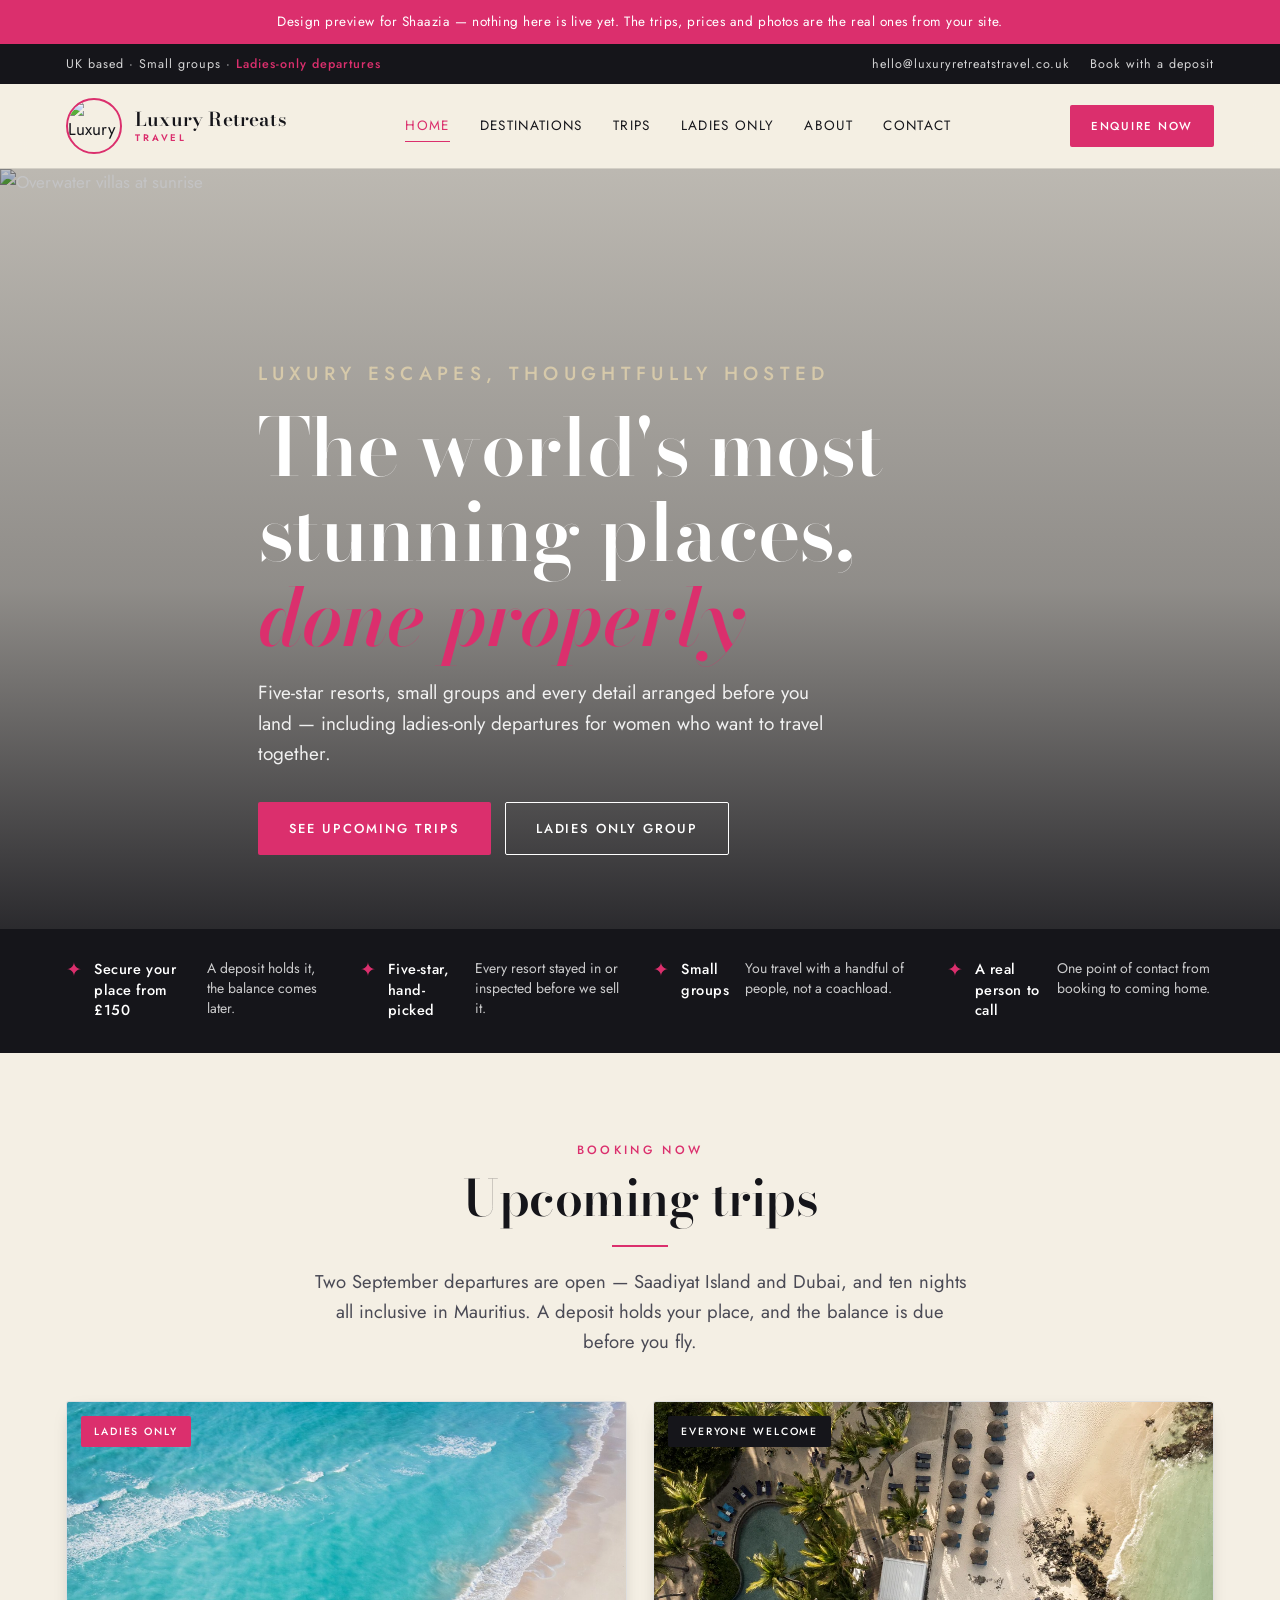
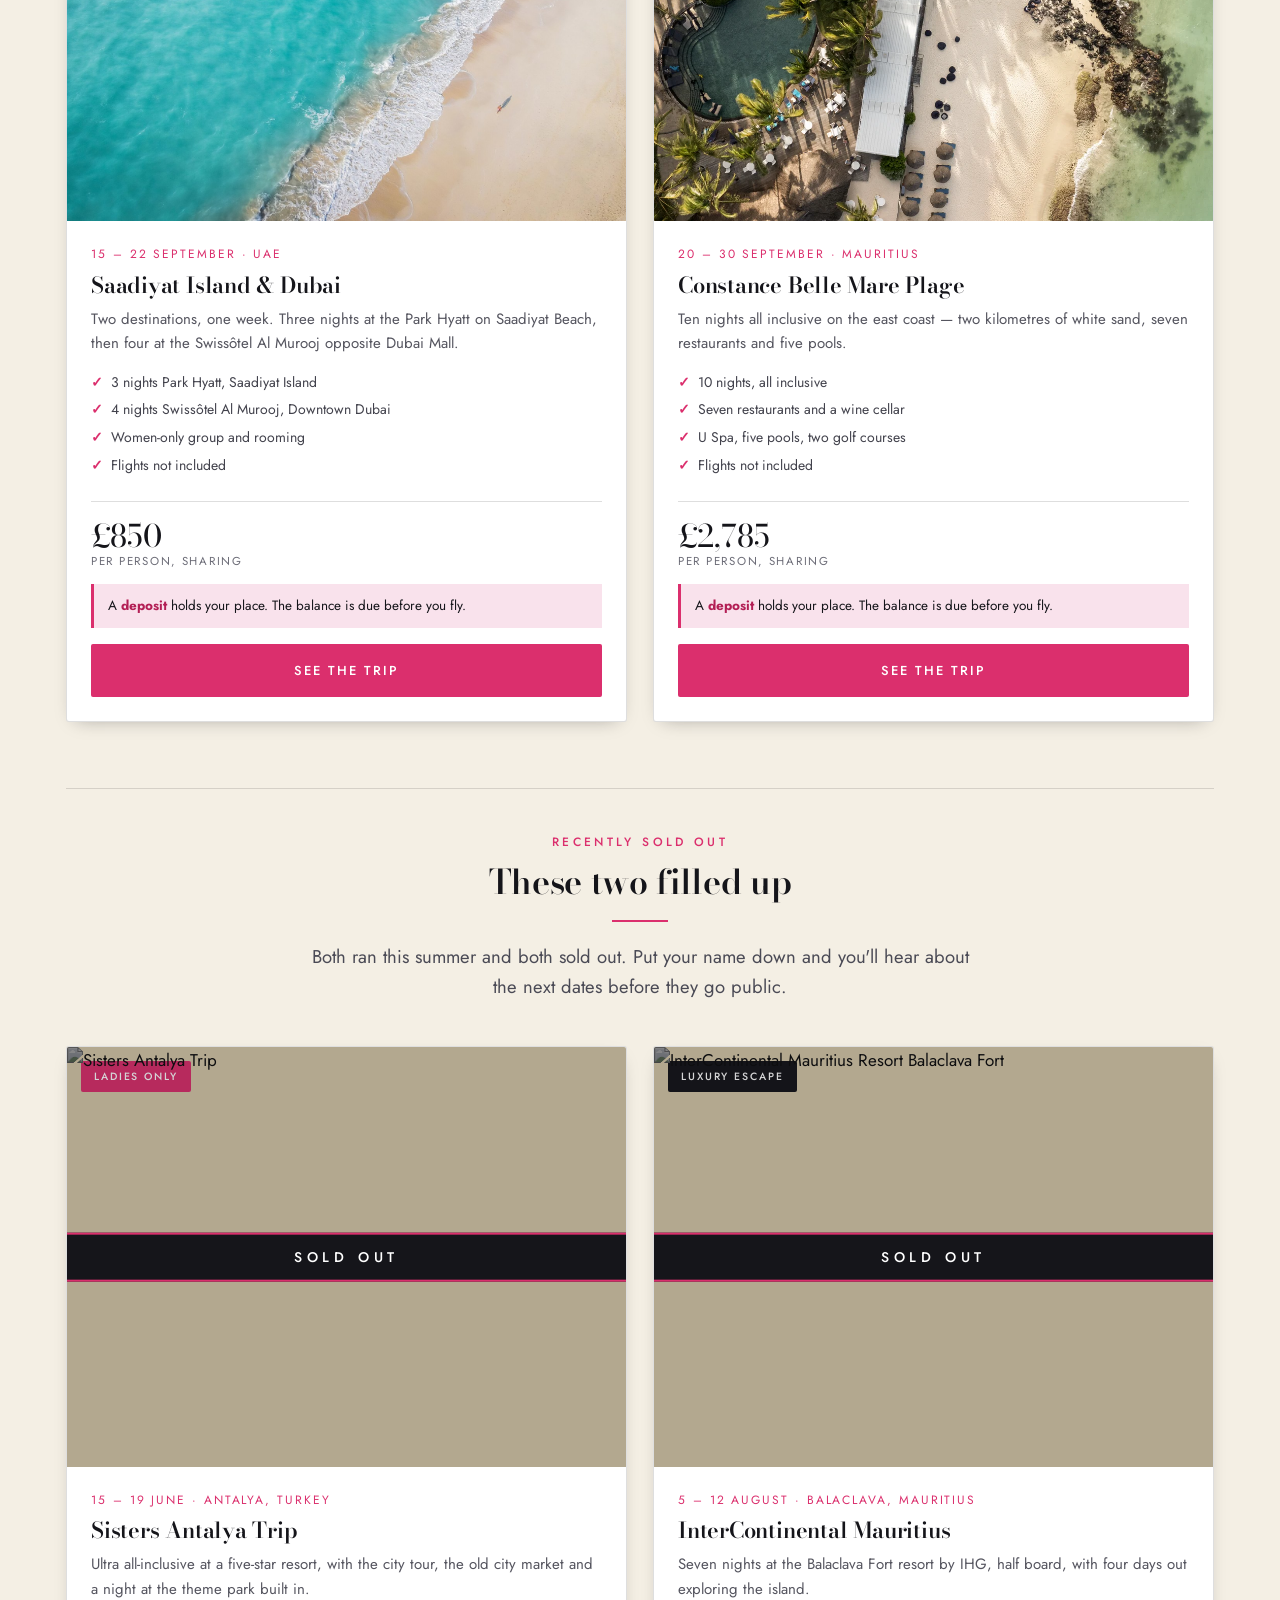
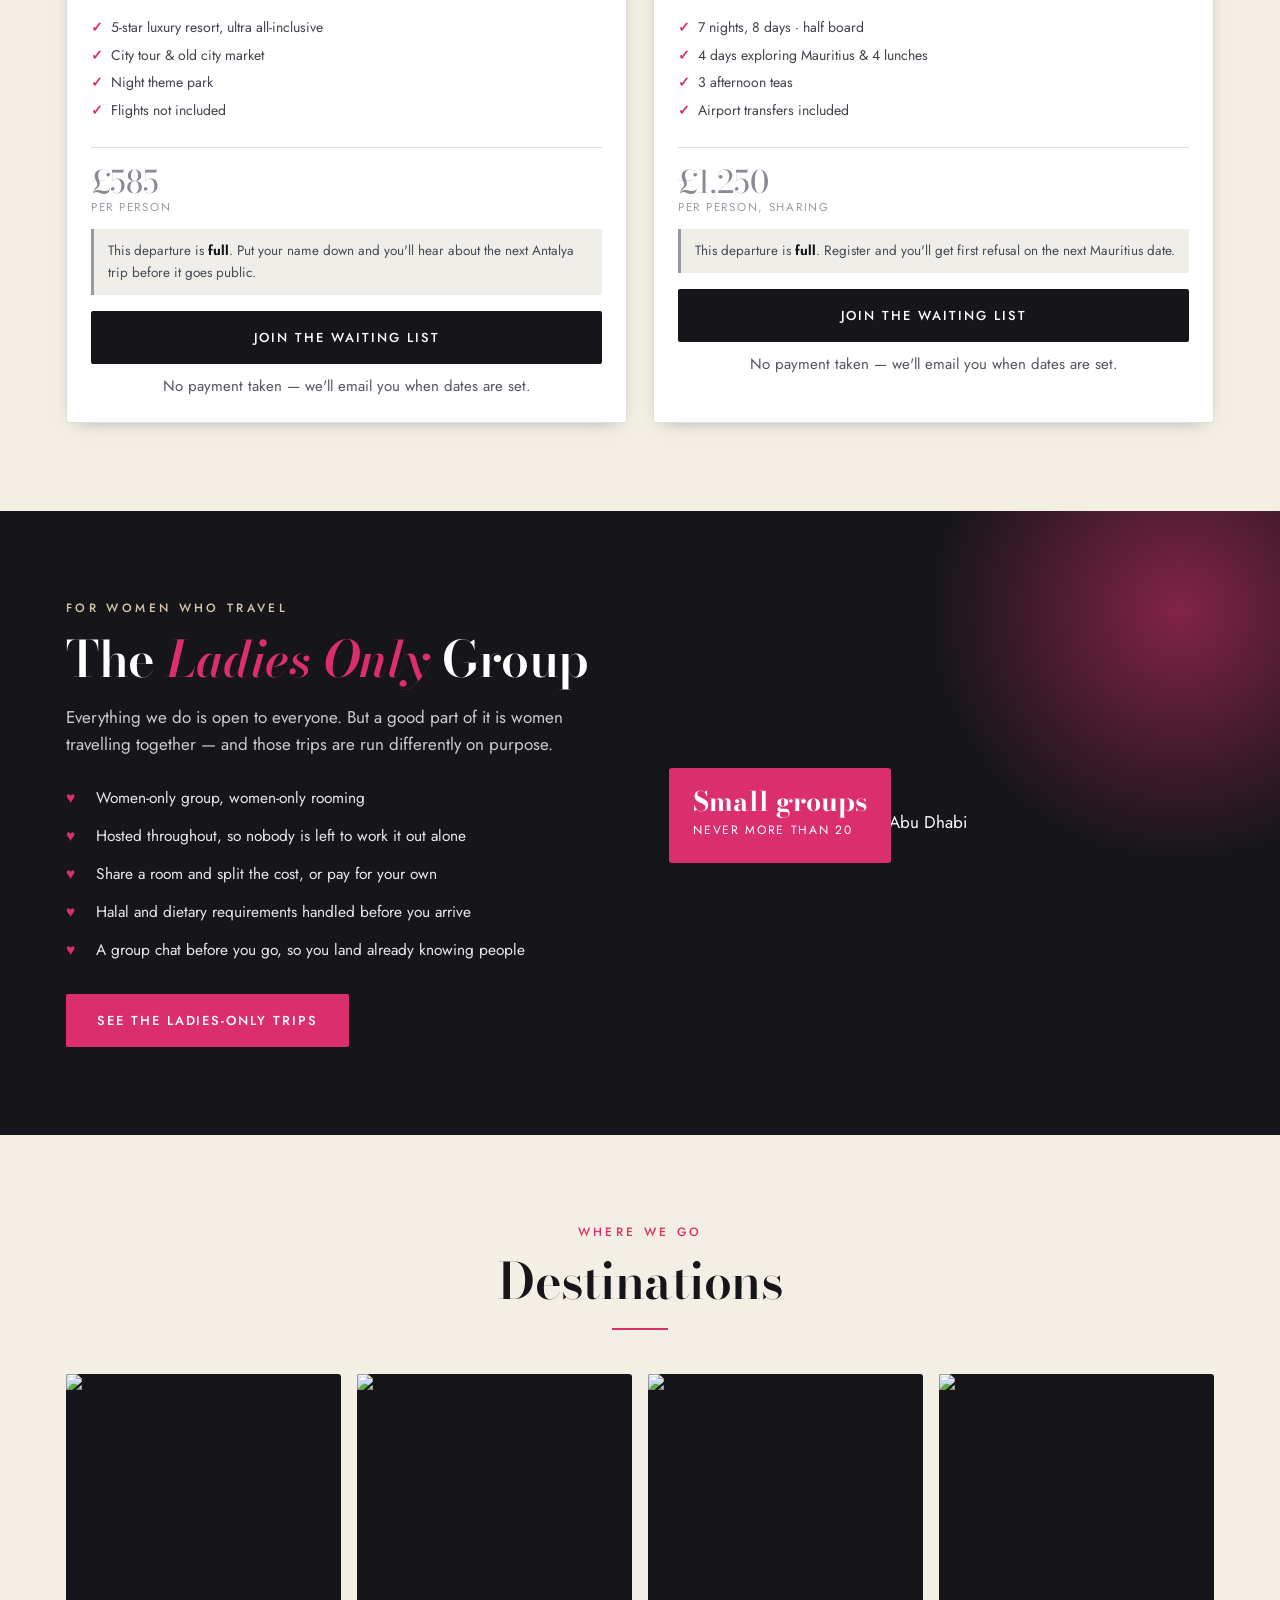
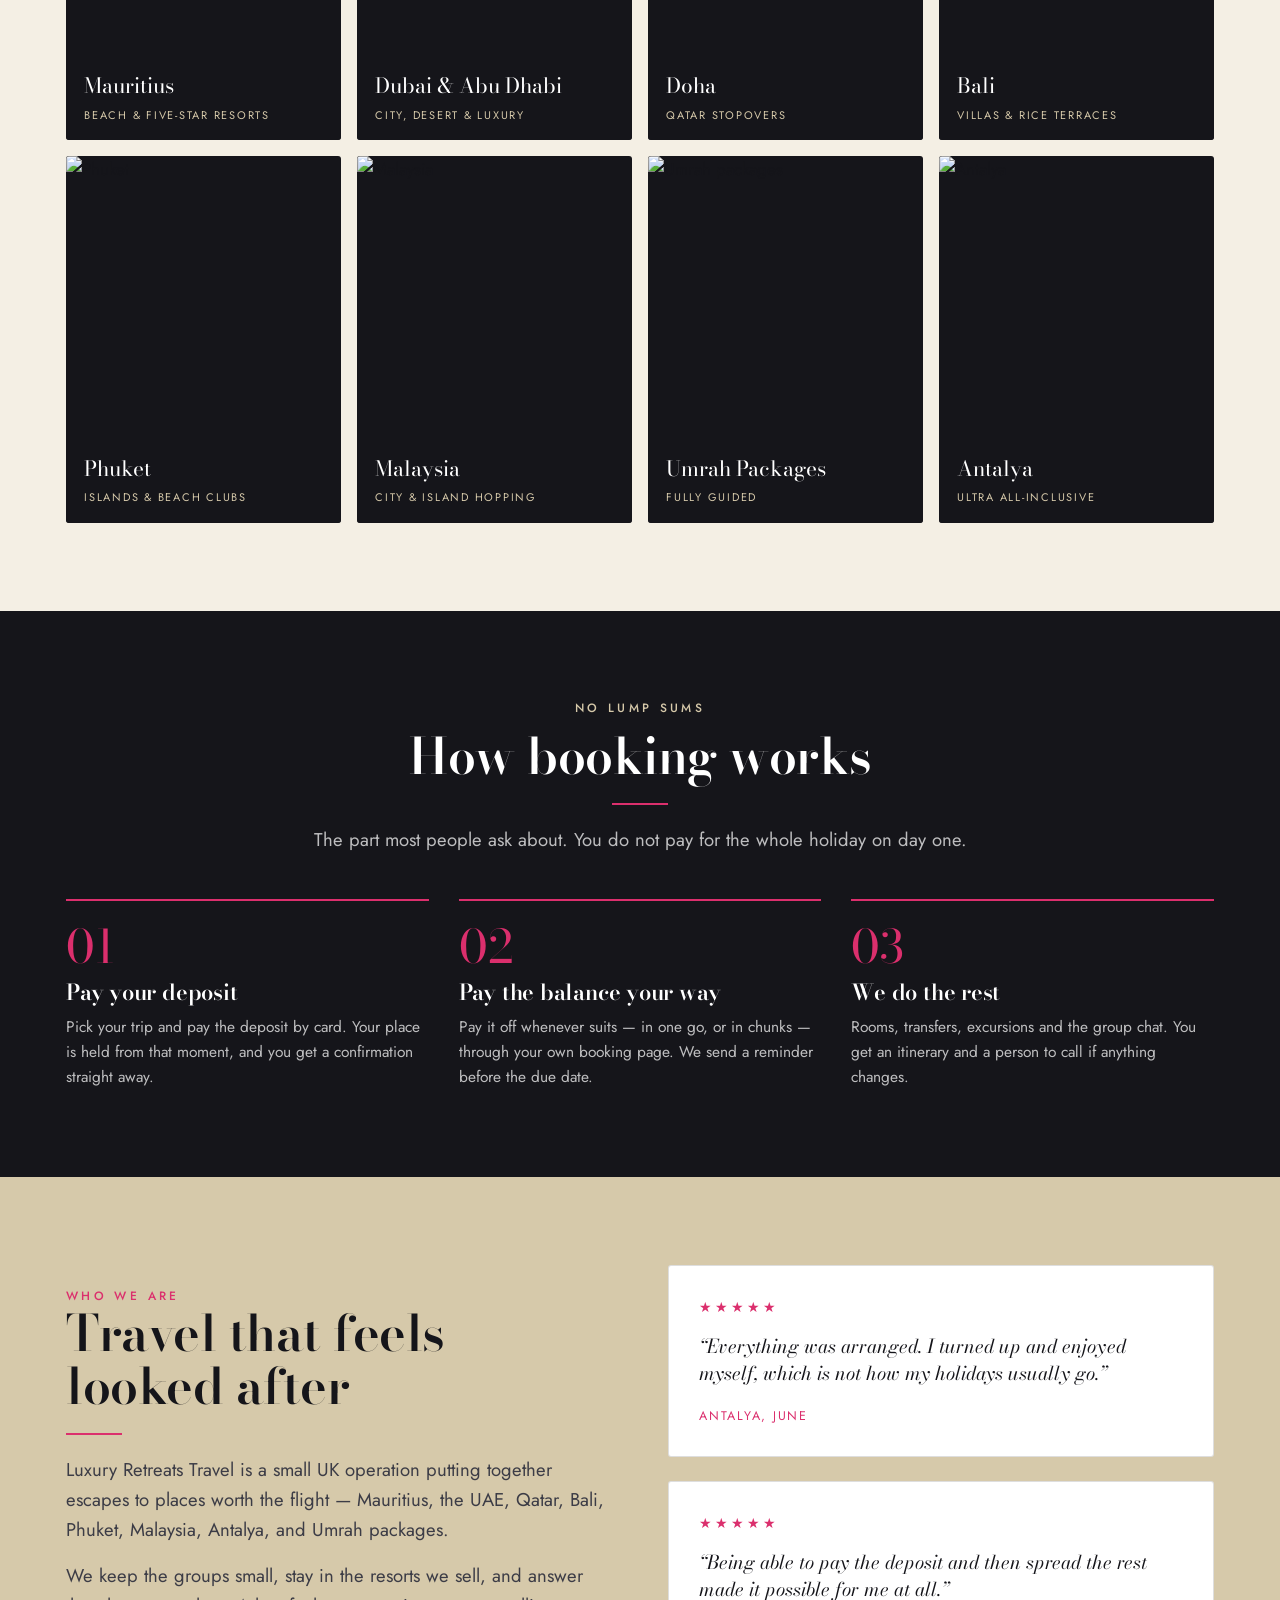
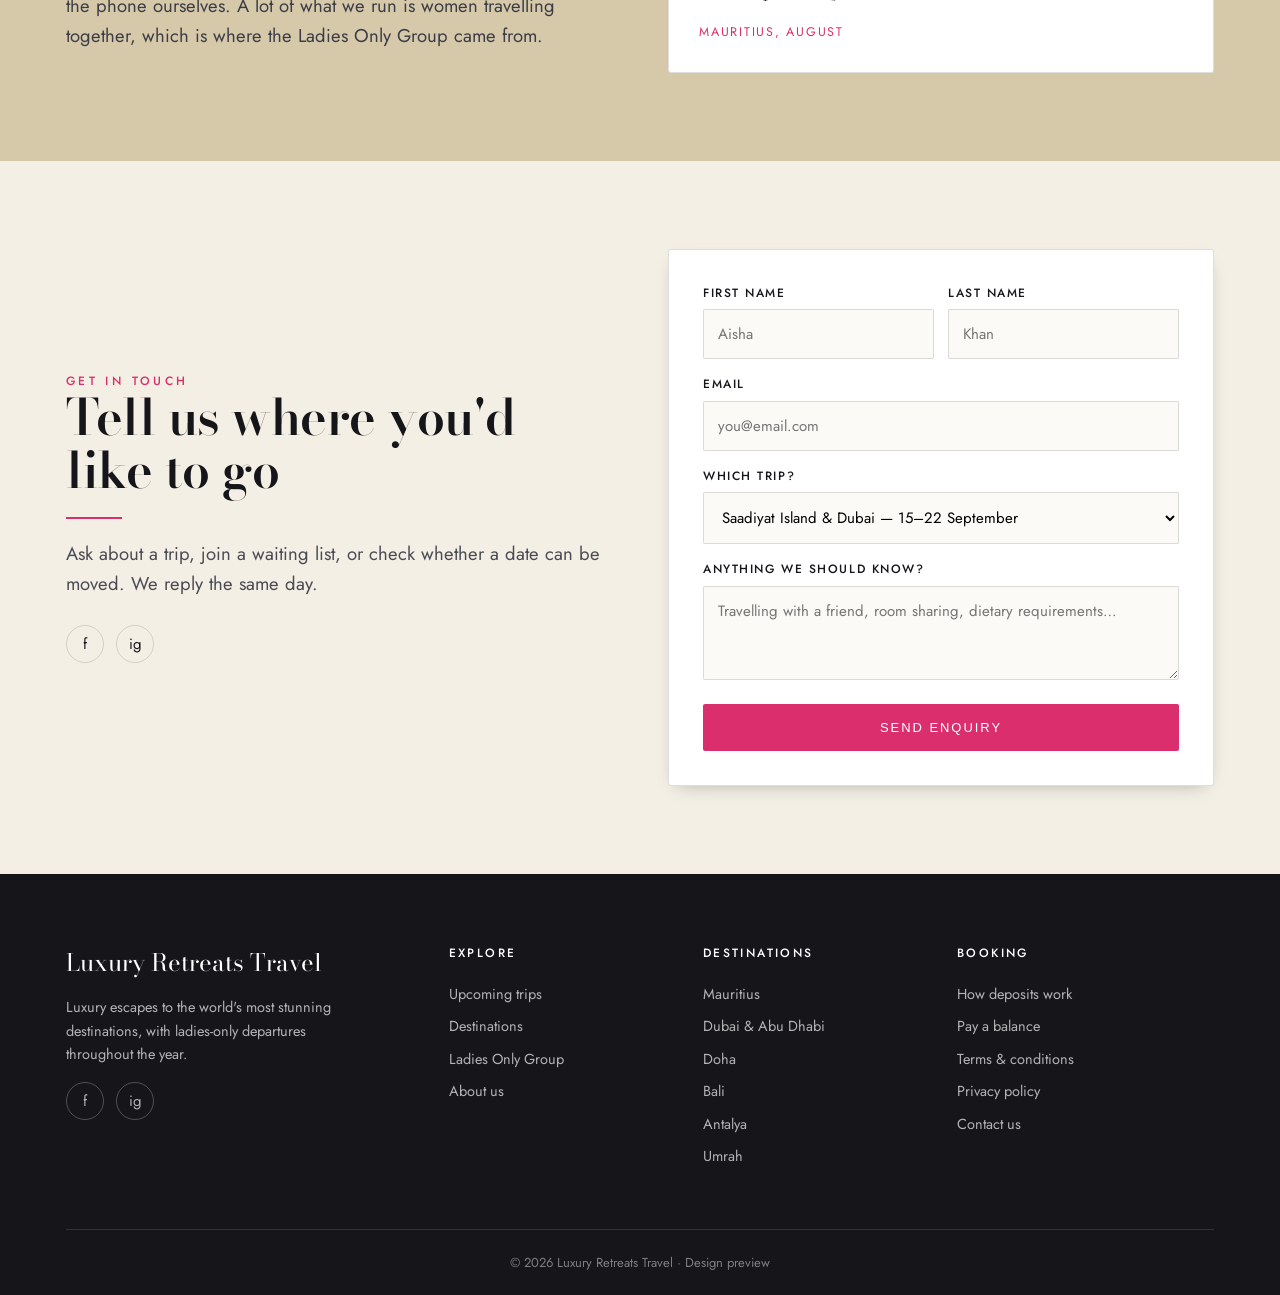
==== index.html @ 1e617650 "Add Constance Belle Mare Plage trip, Saadiyat price and hotels" ====
<!DOCTYPE html>
<html lang="en-GB">
<head>
<meta charset="utf-8">
<meta name="viewport" content="width=device-width,initial-scale=1">
<meta name="robots" content="noindex,nofollow">
<title>Luxury Retreats Travel — design preview</title>
<link rel="preconnect" href="https://fonts.googleapis.com">
<link rel="preconnect" href="https://fonts.gstatic.com" crossorigin>
<link href="https://fonts.googleapis.com/css2?family=Bodoni+Moda:ital,opsz,wght@0,6..96,400..700;1,6..96,400..600&family=Jost:wght@300;400;500&display=swap" rel="stylesheet">
<link rel="stylesheet" href="style.css">
</head>
<body>

<div class="pv">Design preview for Shaazia — nothing here is live yet. The trips, prices and photos are the real ones from your site.</div>

<div class="topbar">
  <div class="wrap">
    <div>UK based &middot; Small groups &middot; <b>Ladies-only departures</b></div>
    <div class="tb-right"><span>hello@luxuryretreatstravel.co.uk</span><span>Book with a deposit</span></div>
  </div>
</div>

<header>
  <div class="wrap nav">
    <a class="brand" href="index.html">
      <img src="https://luxuryretreatstravel.co.uk/wp-content/uploads/2025/04/maldives-ile-beach-sun-38238-38238-1.jpg" alt="Luxury Retreats Travel">
      <span>Luxury Retreats<i>Travel</i></span>
    </a>
    <nav class="navlinks">
      <a href="index.html" class="on">Home</a>
      <a href="#destinations">Destinations</a>
      <a href="#trips">Trips</a>
      <a href="ladies.html">Ladies Only</a>
      <a href="#about">About</a>
      <a href="#enquire">Contact</a>
    </nav>
    <a href="#enquire" class="btn btn-pink btn-sm">Enquire now</a>
    <button class="burger">☰</button>
  </div>
</header>

<!-- ============ HERO ============ -->
<div class="hero">
  <div class="hero-bg">
    <img src="https://luxuryretreatstravel.co.uk/wp-content/uploads/2025/04/intercontinental-mauritius.jpg" alt="Overwater villas at sunrise">
  </div>
  <div class="wrap">
    <p class="eyebrow on-dark">Luxury escapes, thoughtfully hosted</p>
    <h1>The world's most stunning places, <em>done properly</em></h1>
    <p>Five-star resorts, small groups and every detail arranged before you land — including ladies-only departures for women who want to travel together.</p>
    <div class="hero-cta">
      <a href="#trips" class="btn btn-pink">See upcoming trips</a>
      <a href="ladies.html" class="btn btn-out light">Ladies only group</a>
    </div>
  </div>
</div>

<div class="trust">
  <div class="wrap">
    <div><span class="ic">✦</span><div><b>Secure your place from £150</b>A deposit holds it, the balance comes later.</div></div>
    <div><span class="ic">✦</span><div><b>Five-star, hand-picked</b>Every resort stayed in or inspected before we sell it.</div></div>
    <div><span class="ic">✦</span><div><b>Small groups</b>You travel with a handful of people, not a coachload.</div></div>
    <div><span class="ic">✦</span><div><b>A real person to call</b>One point of contact from booking to coming home.</div></div>
  </div>
</div>

<!-- ============ TRIPS ============ -->
<section id="trips">
  <div class="wrap">
    <div class="sec-head center">
      <p class="eyebrow">Booking now</p>
      <h2>Upcoming trips</h2>
      <div class="rule"></div>
      <p class="lead center">Two September departures are open — Saadiyat Island and Dubai, and ten nights all inclusive in Mauritius. A deposit holds your place, and the balance is due before you fly.</p>
    </div>

    <div class="trips two">
      <article class="trip">
        <div class="trip-img">
          <span class="tag">Ladies only</span>
          <a href="saadiyat.html"><img src="img/al-saadyat-marine-national-park-beach-area-from-above.jpg" alt="Saadiyat Island and Dubai"></a>
        </div>
        <div class="trip-body">
          <div class="when">15 – 22 September &middot; UAE</div>
          <h3>Saadiyat Island &amp; Dubai</h3>
          <p>Two destinations, one week. Three nights at the Park Hyatt on Saadiyat Beach, then four at the Swiss&ocirc;tel Al Murooj opposite Dubai Mall.</p>
          <ul class="incl">
            <li>3 nights Park Hyatt, Saadiyat Island</li>
            <li>4 nights Swiss&ocirc;tel Al Murooj, Downtown Dubai</li>
            <li>Women-only group and rooming</li>
            <li>Flights not included</li>
          </ul>
          <div class="price-row">
            <div class="price">&pound;850<small>per person, sharing</small></div>
          </div>
          <div class="dep">A <b>deposit</b> holds your place. The balance is due before you fly.</div>
          <a href="saadiyat.html" class="btn btn-pink">See the trip</a>
        </div>
      </article>

      <article class="trip">
        <div class="trip-img">
          <span class="tag ink">Everyone welcome</span>
          <a href="belle-mare.html"><img src="img/hotels/constance-aerial.jpg" alt="Constance Belle Mare Plage, Mauritius"></a>
        </div>
        <div class="trip-body">
          <div class="when">20 – 30 September &middot; Mauritius</div>
          <h3>Constance Belle Mare Plage</h3>
          <p>Ten nights all inclusive on the east coast — two kilometres of white sand, seven restaurants and five pools.</p>
          <ul class="incl">
            <li>10 nights, all inclusive</li>
            <li>Seven restaurants and a wine cellar</li>
            <li>U Spa, five pools, two golf courses</li>
            <li>Flights not included</li>
          </ul>
          <div class="price-row">
            <div class="price">&pound;2,785<small>per person, sharing</small></div>
          </div>
          <div class="dep">A <b>deposit</b> holds your place. The balance is due before you fly.</div>
          <a href="belle-mare.html" class="btn btn-pink">See the trip</a>
        </div>
      </article>
    </div>

    <div class="pastwrap">
    <div class="sec-head center">
      <p class="eyebrow">Recently sold out</p>
      <h2 style="font-size:clamp(26px,3vw,34px)">These two filled up</h2>
      <div class="rule"></div>
      <p class="lead center">Both ran this summer and both sold out. Put your name down and you'll hear about the next dates before they go public.</p>
    </div>
    <div class="trips two">
      <article class="trip sold">
        <div class="trip-img">
          <span class="tag">Ladies only</span>
          <div class="soldband">Sold out</div>
          <img src="https://luxuryretreatstravel.co.uk/wp-content/uploads/2025/06/Sisters-Trip.png" alt="Sisters Antalya Trip">
        </div>
        <div class="trip-body">
          <div class="when">15 – 19 June &middot; Antalya, Turkey</div>
          <h3>Sisters Antalya Trip</h3>
          <p>Ultra all-inclusive at a five-star resort, with the city tour, the old city market and a night at the theme park built in.</p>
          <ul class="incl">
            <li>5-star luxury resort, ultra all-inclusive</li>
            <li>City tour &amp; old city market</li>
            <li>Night theme park</li>
            <li>Flights not included</li>
          </ul>
          <div class="price-row">
            <div class="price">£585<small>per person</small></div>
          </div>
          <div class="dep">This departure is <b>full</b>. Put your name down and you'll hear about the next Antalya trip before it goes public.</div>
          <a href="#enquire" class="btn btn-ink">Join the waiting list</a>
          <p class="waitnote">No payment taken — we'll email you when dates are set.</p>
        </div>
      </article>

      <article class="trip sold">
        <div class="trip-img">
          <span class="tag ink">Luxury escape</span>
          <div class="soldband">Sold out</div>
          <img src="https://luxuryretreatstravel.co.uk/wp-content/uploads/2025/04/Untitled-design-3.png" alt="InterContinental Mauritius Resort Balaclava Fort">
        </div>
        <div class="trip-body">
          <div class="when">5 – 12 August &middot; Balaclava, Mauritius</div>
          <h3>InterContinental Mauritius</h3>
          <p>Seven nights at the Balaclava Fort resort by IHG, half board, with four days out exploring the island.</p>
          <ul class="incl">
            <li>7 nights, 8 days &middot; half board</li>
            <li>4 days exploring Mauritius &amp; 4 lunches</li>
            <li>3 afternoon teas</li>
            <li>Airport transfers included</li>
          </ul>
          <div class="price-row">
            <div class="price">£1,250<small>per person, sharing</small></div>
          </div>
          <div class="dep">This departure is <b>full</b>. Register and you'll get first refusal on the next Mauritius date.</div>
          <a href="#enquire" class="btn btn-ink">Join the waiting list</a>
          <p class="waitnote">No payment taken — we'll email you when dates are set.</p>
        </div>
      </article>

    </div>
    </div>
  </div>
</section>

<!-- ============ LADIES BAND ============ -->
<section class="ladies">
  <div class="wrap">
    <div>
      <p class="eyebrow on-dark">For women who travel</p>
      <h2>The <em>Ladies Only</em> Group</h2>
      <p>Everything we do is open to everyone. But a good part of it is women travelling together — and those trips are run differently on purpose.</p>
      <ul class="ladies-pts">
        <li>Women-only group, women-only rooming</li>
        <li>Hosted throughout, so nobody is left to work it out alone</li>
        <li>Share a room and split the cost, or pay for your own</li>
        <li>Halal and dietary requirements handled before you arrive</li>
        <li>A group chat before you go, so you land already knowing people</li>
      </ul>
      <a href="ladies.html" class="btn btn-pink">See the ladies-only trips</a>
    </div>
    <div class="ladies-art">
      <img src="https://luxuryretreatstravel.co.uk/wp-content/uploads/2025/11/Pink-and-White-Illustrated-Girl-Trip-Flyer.png" alt="Ladies trip to Dubai and Abu Dhabi">
      <div class="float"><b>Small groups</b><span>Never more than 20</span></div>
    </div>
  </div>
</section>

<!-- ============ DESTINATIONS ============ -->
<section id="destinations">
  <div class="wrap">
    <div class="sec-head center">
      <p class="eyebrow">Where we go</p>
      <h2>Destinations</h2>
      <div class="rule"></div>
    </div>
    <div class="dest">
      <a href="#"><img src="https://luxuryretreatstravel.co.uk/wp-content/uploads/2025/06/3.jpg" alt="Mauritius"><span>Mauritius<i>Beach &amp; five-star resorts</i></span></a>
      <a href="#"><img src="https://luxuryretreatstravel.co.uk/wp-content/uploads/2025/11/d2.jpeg" alt="Dubai"><span>Dubai &amp; Abu Dhabi<i>City, desert &amp; luxury</i></span></a>
      <a href="#"><img src="https://luxuryretreatstravel.co.uk/wp-content/uploads/2025/11/482003-Doha-And-Vicinity.jpg" alt="Doha"><span>Doha<i>Qatar stopovers</i></span></a>
      <a href="#"><img src="https://luxuryretreatstravel.co.uk/wp-content/uploads/2025/11/d6.jpeg" alt="Bali"><span>Bali<i>Villas &amp; rice terraces</i></span></a>
      <a href="#"><img src="https://luxuryretreatstravel.co.uk/wp-content/uploads/2025/06/8.jpg" alt="Phuket"><span>Phuket<i>Islands &amp; beach clubs</i></span></a>
      <a href="#"><img src="https://luxuryretreatstravel.co.uk/wp-content/uploads/2025/04/Untitled-design-4.png" alt="Malaysia"><span>Malaysia<i>City &amp; island hopping</i></span></a>
      <a href="#"><img src="https://luxuryretreatstravel.co.uk/wp-content/uploads/2025/11/d1.jpeg" alt="Umrah packages"><span>Umrah Packages<i>Fully guided</i></span></a>
      <a href="#"><img src="https://luxuryretreatstravel.co.uk/wp-content/uploads/2025/06/7.jpg" alt="Antalya"><span>Antalya<i>Ultra all-inclusive</i></span></a>
    </div>
  </div>
</section>

<!-- ============ HOW BOOKING WORKS ============ -->
<section class="on-ink">
  <div class="wrap">
    <div class="sec-head center">
      <p class="eyebrow on-dark">No lump sums</p>
      <h2 style="color:#fff">How booking works</h2>
      <div class="rule"></div>
      <p class="lead center">The part most people ask about. You do not pay for the whole holiday on day one.</p>
    </div>
    <div class="steps">
      <div class="step">
        <h3 style="color:#fff">Pay your deposit</h3>
        <p>Pick your trip and pay the deposit by card. Your place is held from that moment, and you get a confirmation straight away.</p>
      </div>
      <div class="step">
        <h3 style="color:#fff">Pay the balance your way</h3>
        <p>Pay it off whenever suits — in one go, or in chunks — through your own booking page. We send a reminder before the due date.</p>
      </div>
      <div class="step">
        <h3 style="color:#fff">We do the rest</h3>
        <p>Rooms, transfers, excursions and the group chat. You get an itinerary and a person to call if anything changes.</p>
      </div>
    </div>
  </div>
</section>

<!-- ============ ABOUT ============ -->
<section id="about" class="on-cream">
  <div class="wrap enq">
    <div>
      <p class="eyebrow">Who we are</p>
      <h2>Travel that feels looked&nbsp;after</h2>
      <div class="rule"></div>
      <p class="lead" style="color:#3C3C46">Luxury Retreats Travel is a small UK operation putting together escapes to places worth the flight — Mauritius, the UAE, Qatar, Bali, Phuket, Malaysia, Antalya, and Umrah packages.</p>
      <p class="lead" style="color:#3C3C46;margin-top:16px">We keep the groups small, stay in the resorts we sell, and answer the phone ourselves. A lot of what we run is women travelling together, which is where the Ladies Only Group came from.</p>
    </div>
    <div class="quotes" style="grid-template-columns:1fr">
      <div class="quote">
        <div class="stars">★★★★★</div>
        <p>“Everything was arranged. I turned up and enjoyed myself, which is not how my holidays usually go.”</p>
        <div class="who">Antalya, June</div>
      </div>
      <div class="quote">
        <div class="stars">★★★★★</div>
        <p>“Being able to pay the deposit and then spread the rest made it possible for me at all.”</p>
        <div class="who">Mauritius, August</div>
      </div>
    </div>
  </div>
</section>

<!-- ============ ENQUIRE ============ -->
<section id="enquire">
  <div class="wrap enq">
    <div>
      <p class="eyebrow">Get in touch</p>
      <h2>Tell us where you'd like to go</h2>
      <div class="rule"></div>
      <p class="lead">Ask about a trip, join a waiting list, or check whether a date can be moved. We reply the same day.</p>
      <div class="socials" style="margin-top:26px">
        <a href="#" title="Facebook" style="border-color:var(--line);color:var(--ink)">f</a>
        <a href="#" title="Instagram" style="border-color:var(--line);color:var(--ink)">ig</a>
      </div>
    </div>
    <form class="form" onsubmit="event.preventDefault();this.querySelector('.btn').textContent='This is a preview';">
      <div class="two">
        <div><label>First name</label><input placeholder="Aisha"></div>
        <div><label>Last name</label><input placeholder="Khan"></div>
      </div>
      <label>Email</label><input type="email" placeholder="you@email.com">
      <label>Which trip?</label>
      <select>
        <option>Saadiyat Island &amp; Dubai — 15–22 September</option>
        <option>Constance Belle Mare Plage, Mauritius — 20–30 September</option>
        <option>Waiting list — next Antalya sisters' trip</option>
        <option>Waiting list — next Mauritius date</option>
        <option>Umrah package</option>
        <option>Something else</option>
      </select>
      <label>Anything we should know?</label>
      <textarea rows="3" placeholder="Travelling with a friend, room sharing, dietary requirements…"></textarea>
      <button class="btn btn-pink">Send enquiry</button>
    </form>
  </div>
</section>

<footer>
  <div class="wrap">
    <div class="fcols">
      <div>
        <div class="fbrand">Luxury Retreats Travel</div>
        <p style="max-width:34ch">Luxury escapes to the world's most stunning destinations, with ladies-only departures throughout the year.</p>
        <div class="socials"><a href="#">f</a><a href="#">ig</a></div>
      </div>
      <div>
        <h5>Explore</h5>
        <a href="#trips">Upcoming trips</a>
        <a href="#destinations">Destinations</a>
        <a href="ladies.html">Ladies Only Group</a>
        <a href="#about">About us</a>
      </div>
      <div>
        <h5>Destinations</h5>
        <a href="#">Mauritius</a><a href="#">Dubai &amp; Abu Dhabi</a><a href="#">Doha</a><a href="#">Bali</a><a href="#">Antalya</a><a href="#">Umrah</a>
      </div>
      <div>
        <h5>Booking</h5>
        <a href="#">How deposits work</a>
        <a href="#">Pay a balance</a>
        <a href="#">Terms &amp; conditions</a>
        <a href="#">Privacy policy</a>
        <a href="#enquire">Contact us</a>
      </div>
    </div>
    <div class="fbot">© 2026 Luxury Retreats Travel · Design preview</div>
  </div>
</footer>

</body>
</html>
---- style.css ----
/* Luxury Retreats Travel — design preview
   Palette: her existing cream, plus the pink and black she sent. */
:root{
  --cream:#D6C9AA;          /* the cream already on her site */
  --paper:#F4EFE4;          /* lighter version of it, for airy sections */
  --ink:#15151A;            /* the black */
  --ink-soft:#2A2A33;
  --pink:#DB2F6D;           /* the pink */
  --pink-deep:#B31F55;
  --pink-mist:#F9E2EC;
  --line:rgba(21,21,26,.14);
  --shadow:0 18px 50px -22px rgba(21,21,26,.45);
  --shadow-sm:0 6px 18px -10px rgba(21,21,26,.4);
  --serif:"Bodoni Moda",Georgia,serif;
  --sans:"Jost",-apple-system,Segoe UI,Roboto,sans-serif;
}
*{box-sizing:border-box;margin:0;padding:0}
html{scroll-behavior:smooth}
body{font-family:var(--sans);color:var(--ink);background:var(--paper);font-size:17px;line-height:1.62;-webkit-font-smoothing:antialiased}
img{max-width:100%;display:block}
a{color:inherit;text-decoration:none}
.wrap{max-width:1200px;margin:0 auto;padding:0 26px}

h1,h2,h3,.serif{font-family:var(--serif);font-weight:600;line-height:1.06;letter-spacing:-.01em}
h1{font-size:clamp(40px,6.4vw,80px)}
h2{font-size:clamp(31px,4.1vw,50px)}
h3{font-size:22px}
.eyebrow{font-size:12px;letter-spacing:.28em;text-transform:uppercase;font-weight:500;color:var(--pink)}
.eyebrow.on-dark{color:var(--cream)}
.lead{font-size:18.5px;color:#4A4A55;max-width:62ch}

/* ---------- buttons ---------- */
.btn{display:inline-flex;align-items:center;justify-content:center;gap:9px;padding:15px 30px;border-radius:2px;
     font-size:13px;letter-spacing:.15em;text-transform:uppercase;font-weight:500;border:1px solid transparent;
     transition:.22s ease;cursor:pointer;white-space:nowrap}
.btn-pink{background:var(--pink);color:#fff}
.btn-pink:hover{background:var(--pink-deep)}
.btn-ink{background:var(--ink);color:#fff}
.btn-ink:hover{background:var(--pink)}
.btn-out{border-color:currentColor}
.btn-out:hover{background:var(--ink);color:#fff;border-color:var(--ink)}
.btn-out.light{color:#fff}
.btn-out.light:hover{background:#fff;color:var(--ink);border-color:#fff}
.btn-sm{padding:11px 20px;font-size:11.5px}

/* ---------- top strip + header ---------- */
.topbar{background:var(--ink);color:rgba(255,255,255,.82);font-size:12.5px;letter-spacing:.08em}
.topbar .wrap{display:flex;justify-content:space-between;align-items:center;gap:18px;padding-top:10px;padding-bottom:10px}
.topbar b{color:var(--pink);font-weight:500}
.topbar .tb-right{display:flex;gap:20px}

header{position:sticky;top:0;z-index:70;background:rgba(244,239,228,.93);backdrop-filter:blur(11px);border-bottom:1px solid var(--line)}
.nav{display:flex;align-items:center;justify-content:space-between;gap:24px;padding-top:14px;padding-bottom:14px}
.brand{display:flex;align-items:center;gap:13px;flex-shrink:0}
.brand img{width:56px;height:56px;border-radius:50%;object-fit:cover;border:2px solid var(--pink)}
.brand span{font-family:var(--serif);font-size:19px;line-height:1.12;font-weight:600;letter-spacing:.01em}
.brand span i{display:block;font-family:var(--sans);font-style:normal;font-size:9.5px;letter-spacing:.3em;color:var(--pink);text-transform:uppercase;margin-top:3px}
.navlinks{display:flex;gap:30px;font-size:13.5px;letter-spacing:.1em;text-transform:uppercase}
.navlinks a{position:relative;padding:5px 0}
.navlinks a::after{content:"";position:absolute;left:0;bottom:0;width:0;height:1.5px;background:var(--pink);transition:.25s}
.navlinks a:hover::after,.navlinks a.on::after{width:100%}
.navlinks a.on{color:var(--pink)}
.burger{display:none;background:none;border:1px solid var(--line);border-radius:2px;padding:9px 12px;font-size:17px}

/* ---------- hero ---------- */
.hero{position:relative;min-height:min(88vh,760px);display:flex;align-items:flex-end;color:#fff;overflow:hidden}
.hero-bg{position:absolute;inset:0}
.hero-bg img{width:100%;height:100%;object-fit:cover}
.hero-bg::after{content:"";position:absolute;inset:0;
  background:linear-gradient(to top,rgba(21,21,26,.9) 0%,rgba(21,21,26,.45) 45%,rgba(21,21,26,.25) 100%)}
.hero .wrap{position:relative;padding-bottom:74px;padding-top:110px}
.hero h1{max-width:15ch;margin:16px 0 18px}
.hero h1 em{font-style:italic;color:var(--pink)}
.hero p{max-width:52ch;color:rgba(255,255,255,.9);font-size:19px}
.hero-cta{display:flex;gap:14px;flex-wrap:wrap;margin-top:32px}

/* ---------- trust strip ---------- */
.trust{background:var(--ink);color:#fff}
.trust .wrap{display:grid;grid-template-columns:repeat(4,1fr);gap:26px;padding-top:30px;padding-bottom:30px}
.trust div{display:flex;gap:12px;align-items:flex-start;font-size:14px;color:rgba(255,255,255,.78);line-height:1.42}
.trust b{display:block;color:#fff;font-size:14.5px;font-weight:500;letter-spacing:.04em;margin-bottom:2px}
.trust .ic{color:var(--pink);font-size:19px;line-height:1.2}

/* ---------- sections ---------- */
section{padding:88px 0}
.sec-head{max-width:66ch;margin-bottom:44px}
.sec-head h2{margin:12px 0 14px}
.center{text-align:center;margin-left:auto;margin-right:auto}
.on-cream{background:var(--cream)}
.on-ink{background:var(--ink);color:#fff}
.on-ink .lead{color:rgba(255,255,255,.72)}
.rule{width:56px;height:2px;background:var(--pink);margin:20px 0}
.center .rule{margin-left:auto;margin-right:auto}

/* ---------- trip cards ---------- */
.trips{display:grid;grid-template-columns:repeat(3,1fr);gap:26px}
.trip{background:#fff;border:1px solid var(--line);border-radius:3px;overflow:hidden;display:flex;flex-direction:column;
      box-shadow:var(--shadow-sm);transition:.25s}
.trip:hover{transform:translateY(-5px);box-shadow:var(--shadow)}
.trip-img{position:relative;aspect-ratio:4/3;background:var(--cream)}
.trip-img img{width:100%;height:100%;object-fit:cover}
.tag{position:absolute;top:14px;left:14px;background:var(--pink);color:#fff;font-size:10.5px;letter-spacing:.18em;
     text-transform:uppercase;padding:7px 13px;border-radius:2px;font-weight:500}
.tag.ink{background:var(--ink)}
.trip-body{padding:24px;display:flex;flex-direction:column;flex:1}
.trip-body .when{font-size:12px;letter-spacing:.16em;text-transform:uppercase;color:var(--pink);margin-bottom:9px}
.trip-body h3{margin-bottom:10px}
.trip-body p{font-size:15px;color:#55555F;flex:1}
.incl{list-style:none;margin:15px 0 0;font-size:14px;color:#42424C}
.incl li{padding-left:20px;position:relative;margin-bottom:5px}
.incl li::before{content:"✓";position:absolute;left:0;color:var(--pink);font-weight:700}
.price-row{display:flex;align-items:flex-end;justify-content:space-between;gap:14px;margin-top:20px;
           padding-top:18px;border-top:1px solid var(--line)}
.price{font-family:var(--serif);font-size:31px;line-height:1}
.price small{display:block;font-family:var(--sans);font-size:11.5px;letter-spacing:.15em;text-transform:uppercase;
             color:#6C6C77;margin-top:5px}
.dep{background:var(--pink-mist);border-left:3px solid var(--pink);padding:11px 14px;margin-top:16px;font-size:13.5px}
.dep b{color:var(--pink-deep)}
.trip .btn{margin-top:16px;width:100%}

/* ---------- sold out ----------
   A full trip still earns its place on the page: it is proof the trips fill up,
   and it collects names for the next departure. So it stays, clearly marked,
   with the deposit button swapped for a waiting list — nobody can pay for a
   place that does not exist. */
.trip.sold .trip-img img{filter:grayscale(.72) brightness(.62)}
.trip.sold .trip-img::after{content:"";position:absolute;inset:0;background:rgba(21,21,26,.18)}
.soldband{position:absolute;top:50%;left:0;right:0;transform:translateY(-50%);z-index:3;
  background:var(--ink);color:#fff;text-align:center;padding:11px 10px;
  font-size:14px;letter-spacing:.34em;text-transform:uppercase;font-weight:500;
  border-top:2px solid var(--pink);border-bottom:2px solid var(--pink)}
.trip.sold .price{color:#8A8A94}
.trip.sold .price small{color:#9A9AA4}
.trip.sold .dep{background:#F0EEE9;border-left-color:#9A9AA4;color:#4A4A55}
.trip.sold .dep b{color:var(--ink)}
.waitnote{font-size:12.5px;color:#6C6C77;text-align:center;margin-top:10px}

/* ---------- ladies band ---------- */
.ladies{background:var(--ink);color:#fff;position:relative;overflow:hidden}
.ladies::before{content:"";position:absolute;right:-160px;top:-160px;width:520px;height:520px;border-radius:50%;
  background:radial-gradient(circle,rgba(219,47,109,.55),transparent 68%)}
.ladies .wrap{position:relative;display:grid;grid-template-columns:1.05fr .95fr;gap:56px;align-items:center}
.ladies h2{margin:14px 0 18px}
.ladies h2 em{font-style:italic;color:var(--pink)}
.ladies p{color:rgba(255,255,255,.78);max-width:52ch}
.ladies-pts{list-style:none;margin:26px 0 32px}
.ladies-pts li{padding-left:30px;position:relative;margin-bottom:13px;color:rgba(255,255,255,.9);font-size:15.5px}
.ladies-pts li::before{content:"♥";position:absolute;left:0;color:var(--pink)}
.ladies-art{position:relative}
.ladies-art img{border-radius:3px;box-shadow:var(--shadow)}
.ladies-art .float{position:absolute;bottom:-26px;left:-26px;background:var(--pink);color:#fff;padding:20px 24px;
  border-radius:3px;max-width:230px;box-shadow:var(--shadow)}
.ladies-art .float b{font-family:var(--serif);font-size:27px;display:block;line-height:1}
.ladies-art .float span{font-size:12px;letter-spacing:.14em;text-transform:uppercase}

/* ---------- destinations ---------- */
.dest{display:grid;grid-template-columns:repeat(4,1fr);gap:16px}
.dest a{position:relative;aspect-ratio:3/4;overflow:hidden;border-radius:3px;display:block;background:var(--ink)}
.dest img{width:100%;height:100%;object-fit:cover;transition:.55s}
.dest a:hover img{transform:scale(1.07)}
.dest a::after{content:"";position:absolute;inset:0;background:linear-gradient(to top,rgba(21,21,26,.85),transparent 58%)}
.dest span{position:absolute;left:18px;right:18px;bottom:16px;z-index:2;color:#fff;font-family:var(--serif);font-size:21px}
.dest span i{display:block;font-family:var(--sans);font-style:normal;font-size:11px;letter-spacing:.16em;
             text-transform:uppercase;color:var(--cream);margin-top:4px}

/* ---------- how it works ---------- */
.steps{display:grid;grid-template-columns:repeat(3,1fr);gap:30px;counter-reset:s}
.step{position:relative;padding-top:22px;border-top:2px solid var(--pink)}
.step::before{counter-increment:s;content:"0" counter(s);font-family:var(--serif);font-size:46px;color:var(--pink);
  display:block;line-height:1;margin-bottom:12px}
.step h3{margin-bottom:9px}
.step p{font-size:15.5px;color:#55555F}
.on-ink .step p{color:rgba(255,255,255,.72)}

/* ---------- testimonials ---------- */
.quotes{display:grid;grid-template-columns:repeat(3,1fr);gap:24px}
.quote{background:#fff;border:1px solid var(--line);padding:30px;border-radius:3px}
.quote p{font-family:var(--serif);font-size:19px;line-height:1.45;font-style:italic;margin-bottom:18px}
.quote .who{font-size:12.5px;letter-spacing:.14em;text-transform:uppercase;color:var(--pink)}
.stars{color:var(--pink);letter-spacing:3px;margin-bottom:14px;font-size:14px}

/* ---------- enquiry ---------- */
.enq{display:grid;grid-template-columns:1fr 1fr;gap:56px;align-items:center}
.form{background:#fff;padding:34px;border-radius:3px;box-shadow:var(--shadow-sm);border:1px solid var(--line)}
.form label{display:block;font-size:12px;letter-spacing:.13em;text-transform:uppercase;margin:0 0 6px;font-weight:500}
.form input,.form select,.form textarea{width:100%;padding:13px 14px;border:1px solid var(--line);border-radius:2px;
  font-family:var(--sans);font-size:15px;margin-bottom:16px;background:#FCFAF6;outline:none}
.form input:focus,.form select:focus,.form textarea:focus{border-color:var(--pink)}
.form .btn{width:100%}
.form .two{display:grid;grid-template-columns:1fr 1fr;gap:0 14px}

/* ---------- footer ---------- */
footer{background:var(--ink);color:rgba(255,255,255,.68);padding:70px 0 0;font-size:14.5px}
.fcols{display:grid;grid-template-columns:1.6fr 1fr 1fr 1.2fr;gap:40px}
footer h5{color:#fff;font-size:12px;letter-spacing:.2em;text-transform:uppercase;margin-bottom:18px;font-weight:500}
footer a{display:block;margin-bottom:9px;transition:.2s}
footer a:hover{color:var(--pink)}
.fbrand{font-family:var(--serif);font-size:24px;color:#fff;margin-bottom:12px}
.fbot{border-top:1px solid rgba(255,255,255,.13);margin-top:52px;padding:22px 0;text-align:center;font-size:13px;
      color:rgba(255,255,255,.45)}
.socials{display:flex;gap:12px;margin-top:16px}
.socials a{width:38px;height:38px;border:1px solid rgba(255,255,255,.25);border-radius:50%;display:flex;
  align-items:center;justify-content:center;margin:0;font-size:15px}
.socials a:hover{background:var(--pink);border-color:var(--pink);color:#fff}

/* ---------- preview note ---------- */
.pv{background:var(--pink);color:#fff;text-align:center;padding:11px 20px;font-size:13.5px;letter-spacing:.04em}
.pv a{text-decoration:underline}

@media(max-width:980px){
  .trust .wrap{grid-template-columns:1fr 1fr}
  .trips,.quotes,.steps{grid-template-columns:1fr}
  .dest{grid-template-columns:1fr 1fr}
  .ladies .wrap,.enq{grid-template-columns:1fr;gap:40px}
  .fcols{grid-template-columns:1fr 1fr}
  .navlinks{display:none}
  .burger{display:block}
  /* brand + CTA + burger together overflow a phone, so the CTA folds into the menu */
  .nav > .btn{display:none}
  .brand img{width:46px;height:46px}
  .brand span{font-size:17px}
  .topbar .tb-right{display:none}
  section{padding:62px 0}
  .ladies-art .float{left:14px;bottom:-18px}
}
@media(max-width:560px){
  .trust .wrap{grid-template-columns:1fr}
  .dest{grid-template-columns:1fr}
  .fcols{grid-template-columns:1fr}
  .form .two{grid-template-columns:1fr}
  .hero .wrap{padding-bottom:52px}
}

/* ---------- trip page: gallery + itinerary ---------- */
.gal{display:grid;grid-template-columns:repeat(3,1fr);gap:14px}
.gal figure{position:relative;overflow:hidden;border-radius:3px;aspect-ratio:4/3;background:var(--cream)}
.gal figure.tall{grid-row:span 2;aspect-ratio:auto}
.gal img{width:100%;height:100%;object-fit:cover;transition:.6s}
.gal figure:hover img{transform:scale(1.06)}
.gal figcaption{position:absolute;left:0;right:0;bottom:0;padding:26px 16px 12px;color:#fff;font-size:13px;
  letter-spacing:.1em;text-transform:uppercase;background:linear-gradient(to top,rgba(21,21,26,.8),transparent)}
.credits{font-size:11.5px;color:#8A8A94;margin-top:16px;line-height:1.6}
.credits a{text-decoration:underline}

.flyer-wrap{display:grid;grid-template-columns:.9fr 1.1fr;gap:48px;align-items:start}
.flyer-wrap img{border-radius:3px;box-shadow:var(--shadow)}
.tripfacts{list-style:none;margin:22px 0 0}
.tripfacts li{display:flex;gap:14px;padding:14px 0;border-bottom:1px solid var(--line);font-size:15.5px}
.tripfacts b{min-width:132px;flex-shrink:0;font-weight:500;letter-spacing:.06em;font-size:12.5px;
  text-transform:uppercase;color:var(--pink);padding-top:2px}
.on-ink .tripfacts li{border-bottom-color:rgba(255,255,255,.16)}

.twocol{display:grid;grid-template-columns:1fr 1fr;gap:34px}
.night{background:#fff;border:1px solid var(--line);border-left:3px solid var(--pink);border-radius:3px;padding:26px}
.night .n{font-family:var(--serif);font-size:34px;line-height:1;color:var(--pink)}
.night h3{margin:8px 0 10px}
.night p{font-size:15px;color:#55555F}
.night ul{list-style:none;margin-top:14px;font-size:14.5px;color:#42424C}
.night ul li{padding-left:20px;position:relative;margin-bottom:6px}
.night ul li::before{content:"✓";position:absolute;left:0;color:var(--pink);font-weight:700}

.cta-band{background:var(--pink);color:#fff;text-align:center}
.cta-band h2{color:#fff;margin-bottom:14px}
.cta-band p{max-width:56ch;margin:0 auto 26px;color:rgba(255,255,255,.92)}
.cta-band .btn-out{border-color:#fff;color:#fff}
.cta-band .btn-out:hover{background:#fff;color:var(--pink);border-color:#fff}

@media(max-width:980px){
  .gal{grid-template-columns:1fr 1fr}
  .gal figure.tall{grid-row:auto;aspect-ratio:4/3}
  .flyer-wrap,.twocol{grid-template-columns:1fr;gap:30px}
}
@media(max-width:560px){ .gal{grid-template-columns:1fr} .tripfacts li{flex-direction:column;gap:4px} }

/* ---------- hotels on a trip page ---------- */
.hotels{display:grid;grid-template-columns:1fr 1fr;gap:30px}
.hotelcard{background:#fff;border:1px solid var(--line);border-radius:3px;overflow:hidden;display:flex;flex-direction:column}
.hotelcard > img{width:100%;aspect-ratio:16/9;object-fit:cover}
.hotelcard .hb{padding:26px;display:flex;flex-direction:column;flex:1}
.hotelcard .wh{font-size:12px;letter-spacing:.16em;text-transform:uppercase;color:var(--pink);margin-bottom:8px}
.hotelcard h3{margin-bottom:10px}
.hotelcard p{font-size:15px;color:#55555F}
.hotelcard ul{list-style:none;margin:14px 0 0;font-size:14.5px;color:#42424C}
.hotelcard ul li{padding-left:20px;position:relative;margin-bottom:6px}
.hotelcard ul li::before{content:"✓";position:absolute;left:0;color:var(--pink);font-weight:700}
.hstrip{display:grid;grid-template-columns:repeat(3,1fr);gap:6px;margin-top:18px}
.hstrip img{width:100%;aspect-ratio:1/1;object-fit:cover;border-radius:2px}
.nostrip{margin-top:18px;background:var(--paper);border:1px dashed var(--line);border-radius:2px;
  padding:14px 16px;font-size:13.5px;color:#5A5A65;line-height:1.55}

/* price band on a trip page */
.priceband{background:var(--ink);color:#fff}
.priceband .wrap{display:flex;align-items:center;justify-content:space-between;gap:30px;flex-wrap:wrap;
  padding-top:34px;padding-bottom:34px}
.priceband .big{font-family:var(--serif);font-size:52px;line-height:1;color:#fff}
.priceband .big small{display:block;font-family:var(--sans);font-size:12px;letter-spacing:.18em;
  text-transform:uppercase;color:var(--pink);margin-top:8px}
.priceband .pb-note{font-size:15px;color:rgba(255,255,255,.75);max-width:44ch;line-height:1.55}
.priceband .pb-note b{color:#fff;font-weight:500}

@media(max-width:980px){ .hotels{grid-template-columns:1fr} .priceband .big{font-size:42px} }
.trips.two{grid-template-columns:repeat(2,1fr)}
@media(max-width:980px){ .trips.two{grid-template-columns:1fr} }
.pastwrap{margin-top:66px;padding-top:44px;border-top:1px solid var(--line)}
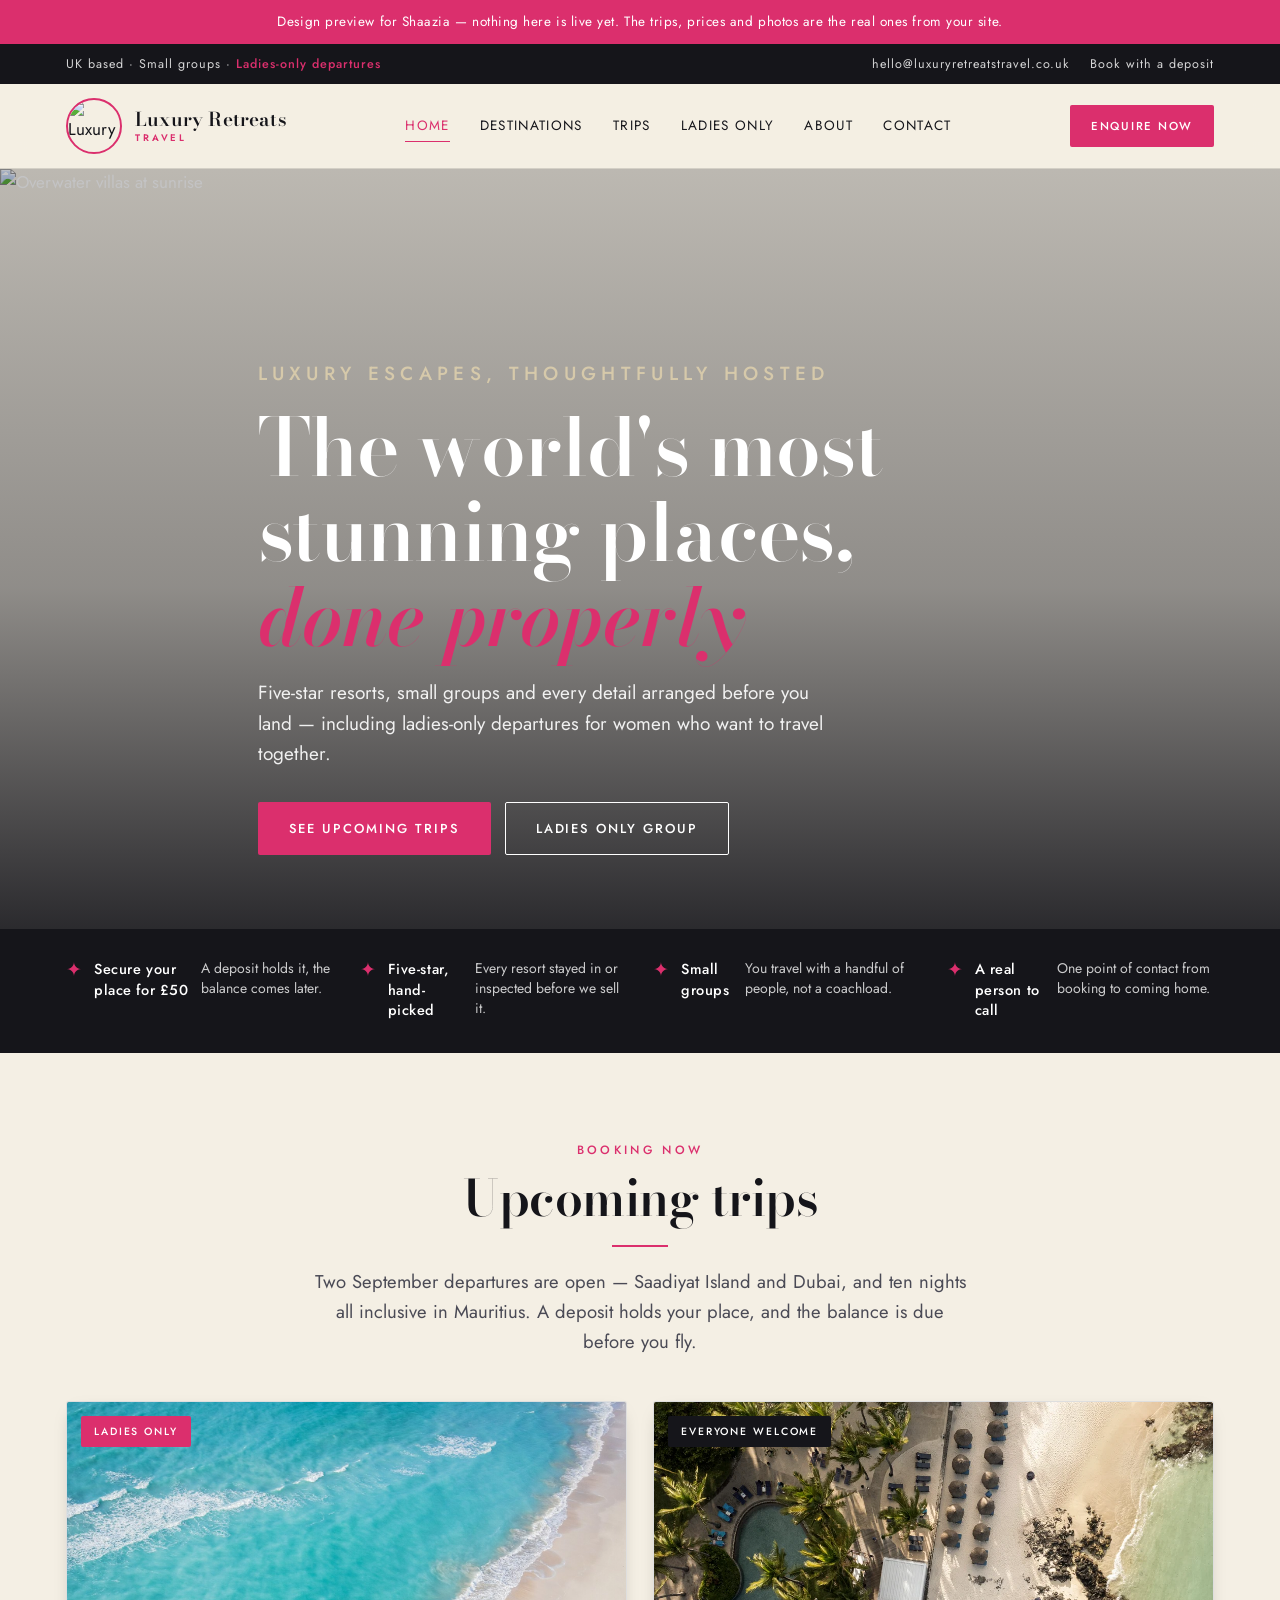
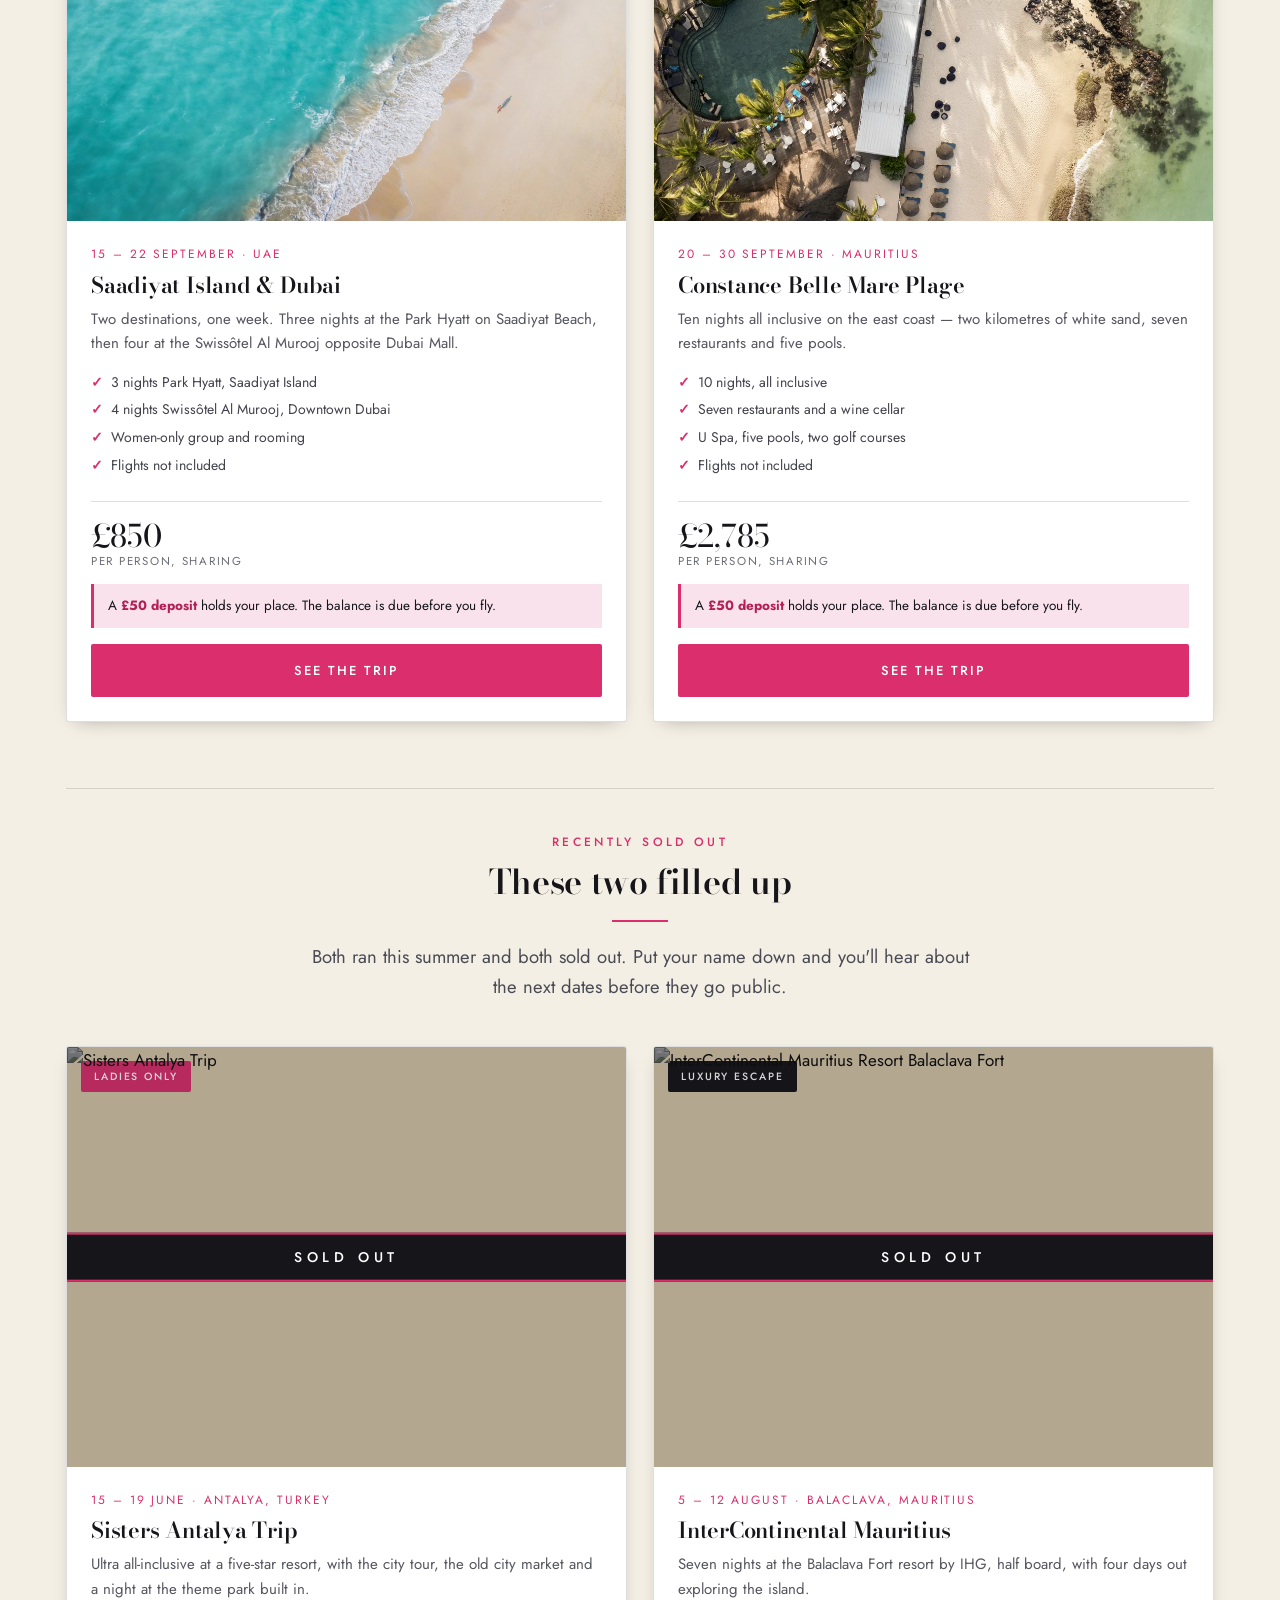
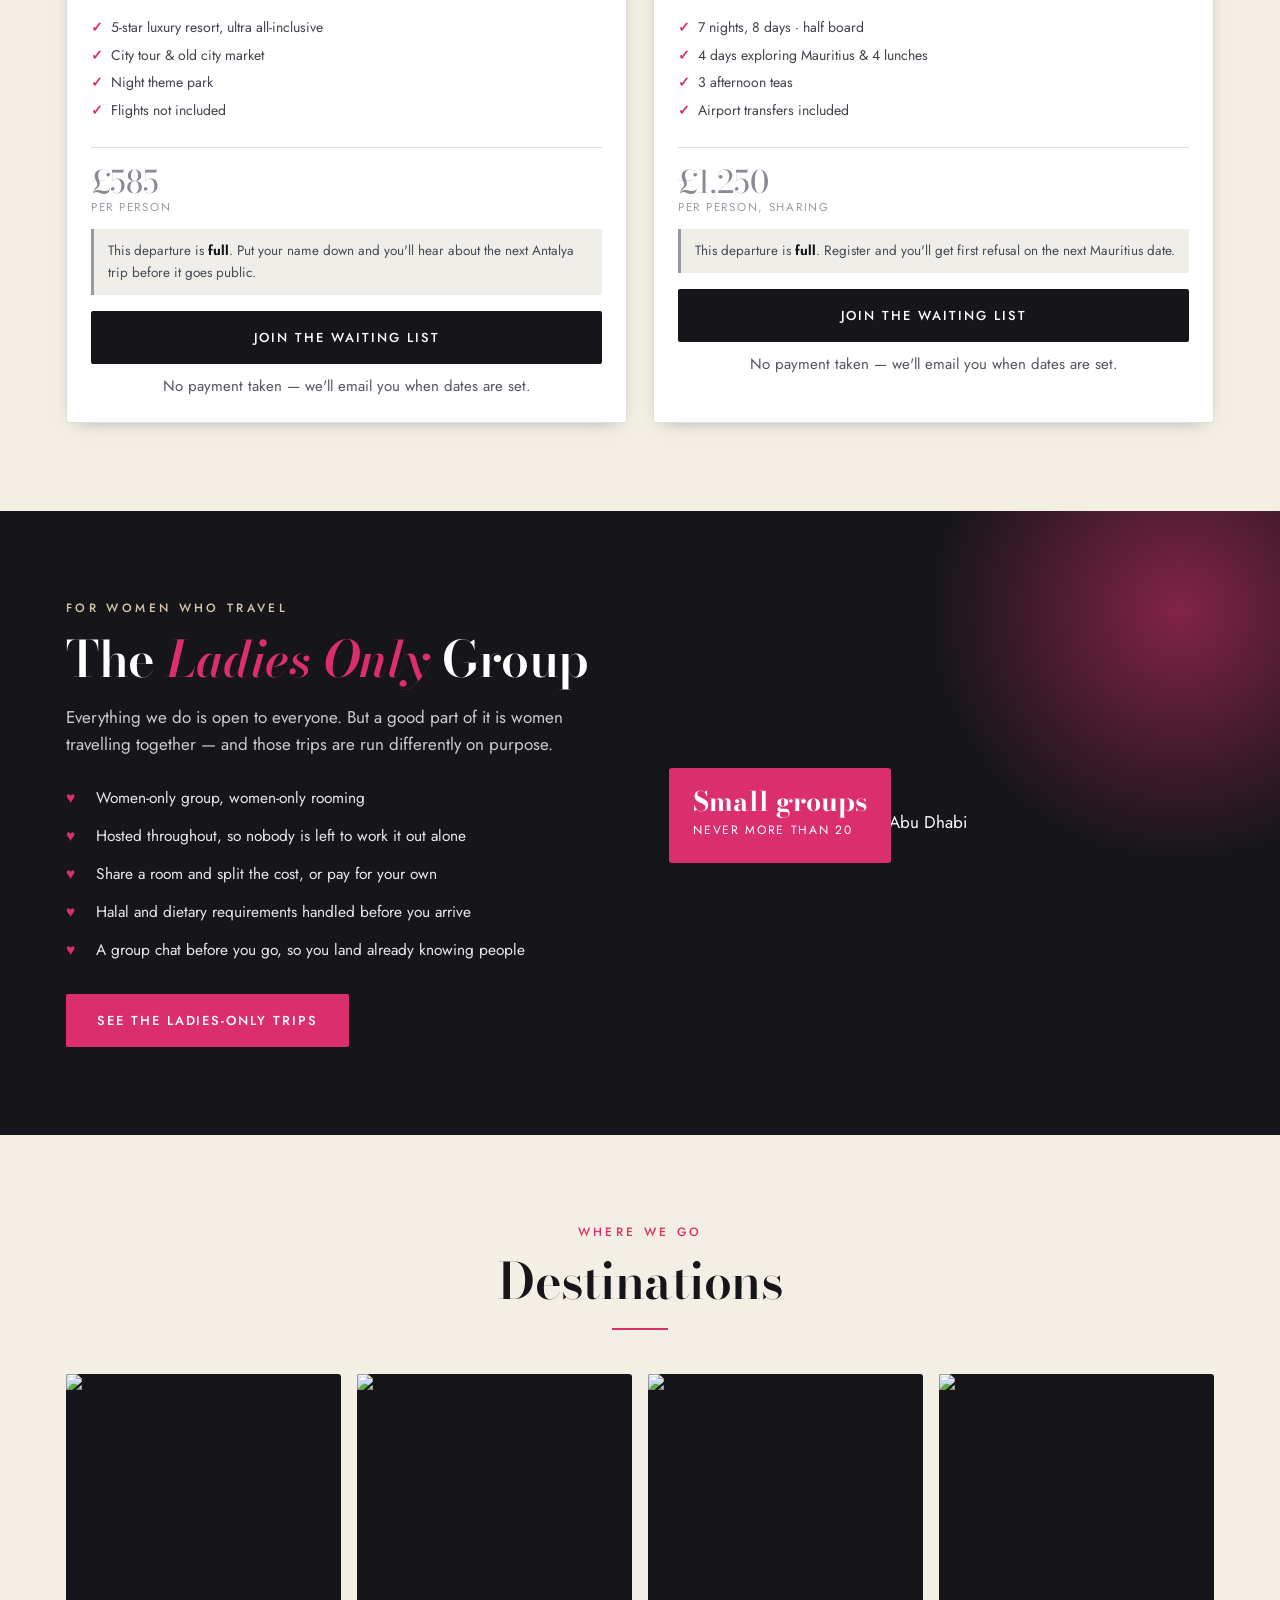
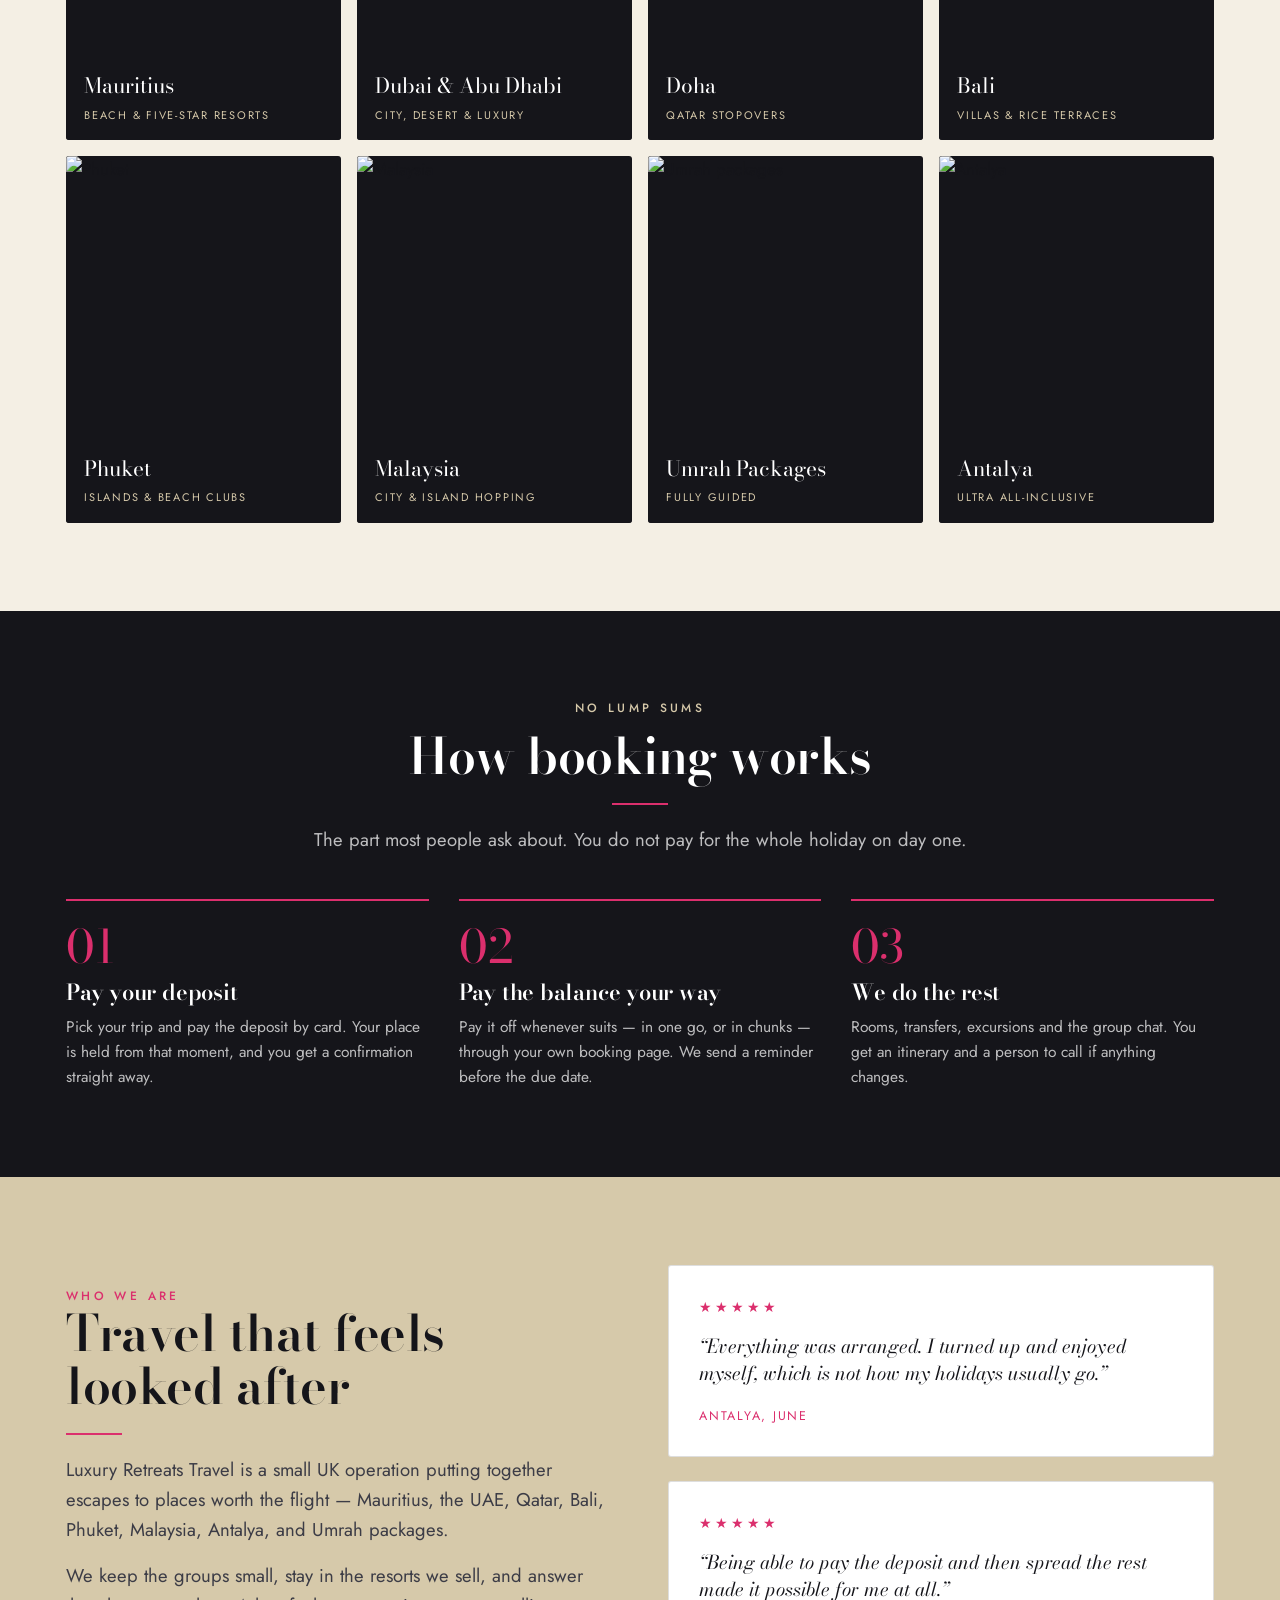
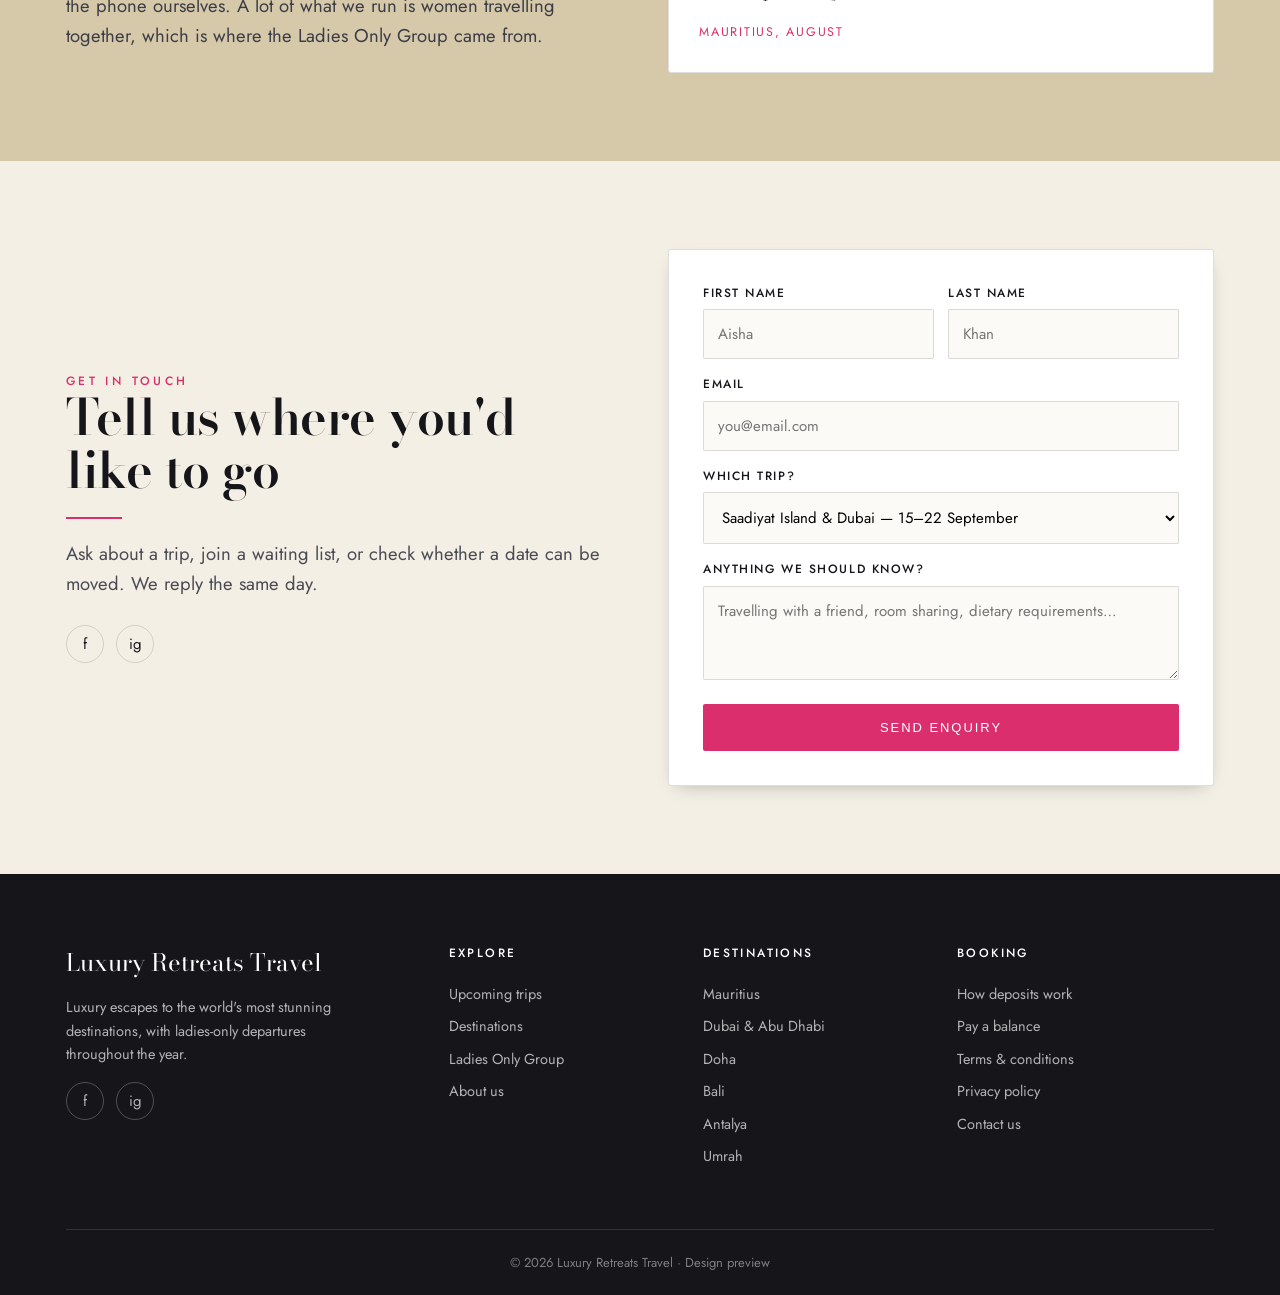
==== commit fc3587ce: "Deposit is 50 pounds on every trip" ====
--- a/index.html
+++ b/index.html
@@ -58,7 +58,7 @@
 
 <div class="trust">
   <div class="wrap">
-    <div><span class="ic">✦</span><div><b>Secure your place from £150</b>A deposit holds it, the balance comes later.</div></div>
+    <div><span class="ic">✦</span><div><b>Secure your place for £50</b>A deposit holds it, the balance comes later.</div></div>
     <div><span class="ic">✦</span><div><b>Five-star, hand-picked</b>Every resort stayed in or inspected before we sell it.</div></div>
     <div><span class="ic">✦</span><div><b>Small groups</b>You travel with a handful of people, not a coachload.</div></div>
     <div><span class="ic">✦</span><div><b>A real person to call</b>One point of contact from booking to coming home.</div></div>
@@ -94,7 +94,7 @@
           <div class="price-row">
             <div class="price">&pound;850<small>per person, sharing</small></div>
           </div>
-          <div class="dep">A <b>deposit</b> holds your place. The balance is due before you fly.</div>
+          <div class="dep">A <b>&pound;50 deposit</b> holds your place. The balance is due before you fly.</div>
           <a href="saadiyat.html" class="btn btn-pink">See the trip</a>
         </div>
       </article>
@@ -117,7 +117,7 @@
           <div class="price-row">
             <div class="price">&pound;2,785<small>per person, sharing</small></div>
           </div>
-          <div class="dep">A <b>deposit</b> holds your place. The balance is due before you fly.</div>
+          <div class="dep">A <b>&pound;50 deposit</b> holds your place. The balance is due before you fly.</div>
           <a href="belle-mare.html" class="btn btn-pink">See the trip</a>
         </div>
       </article>
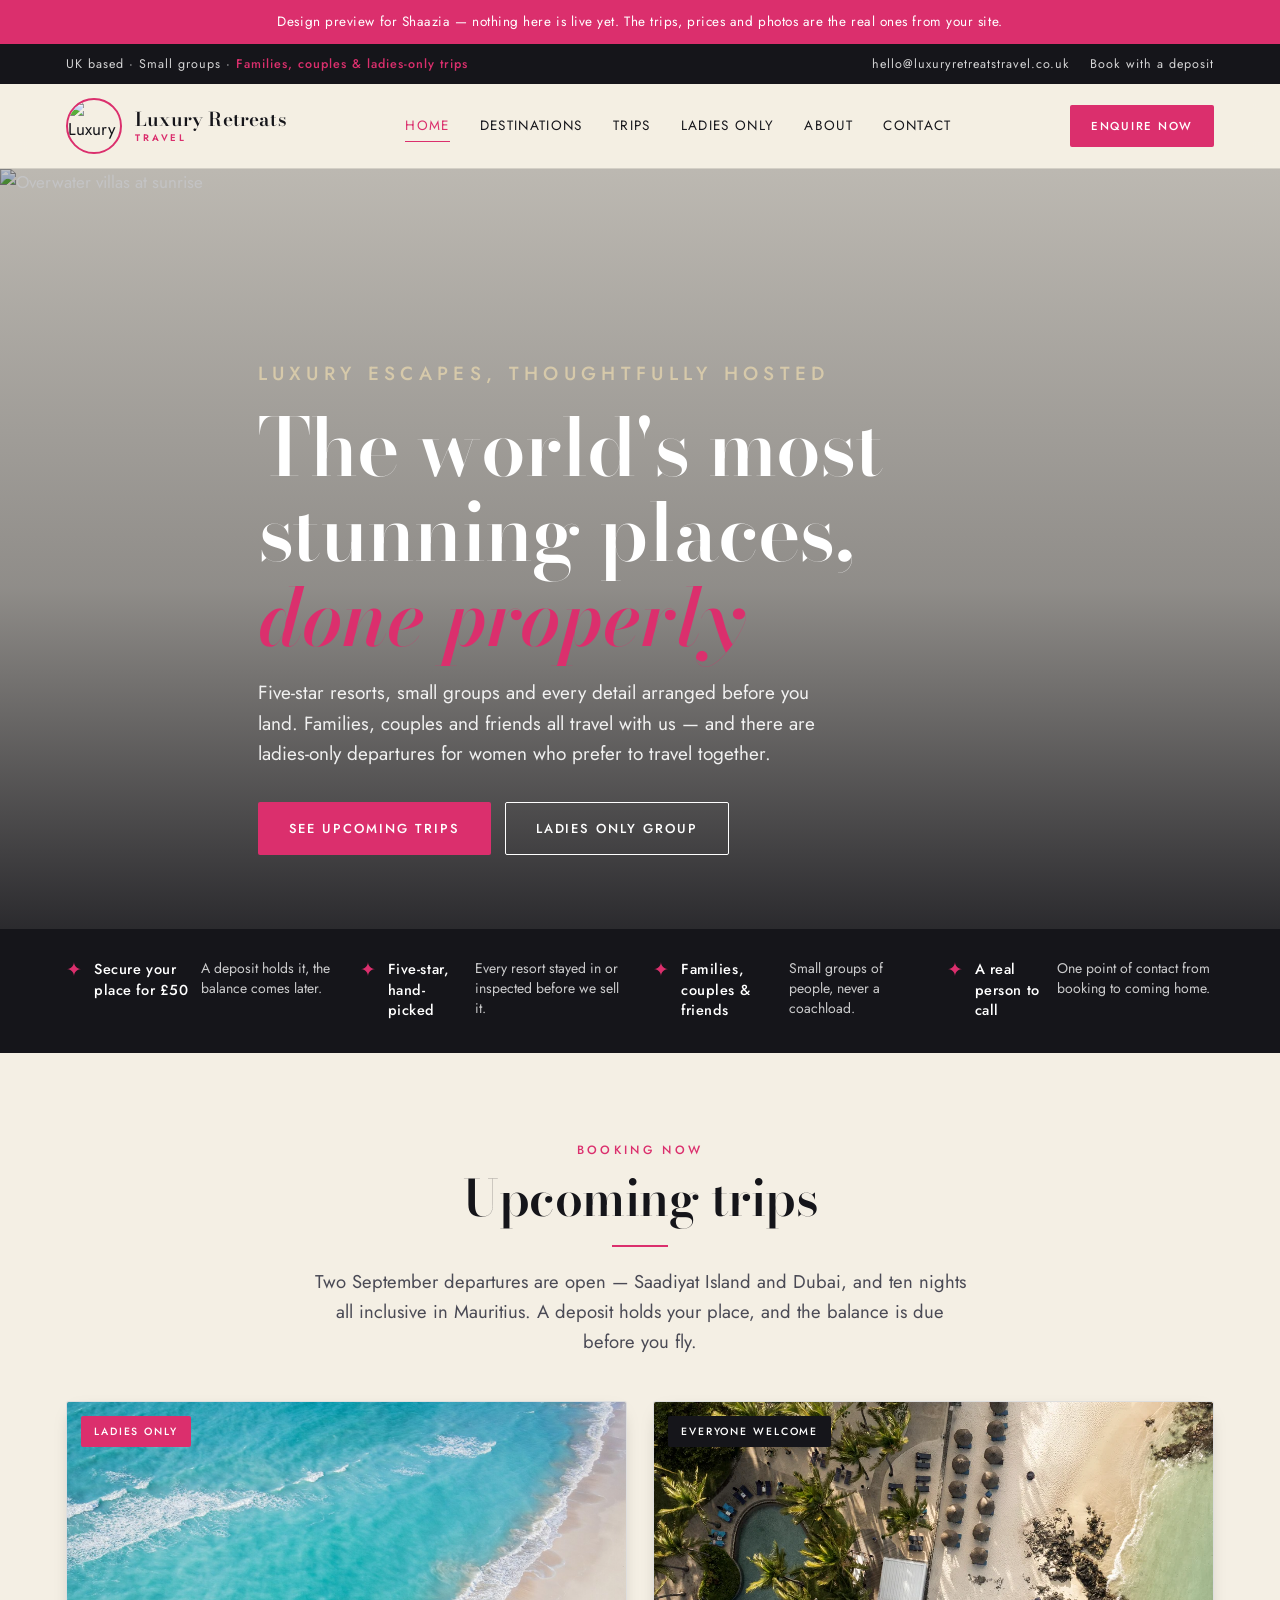
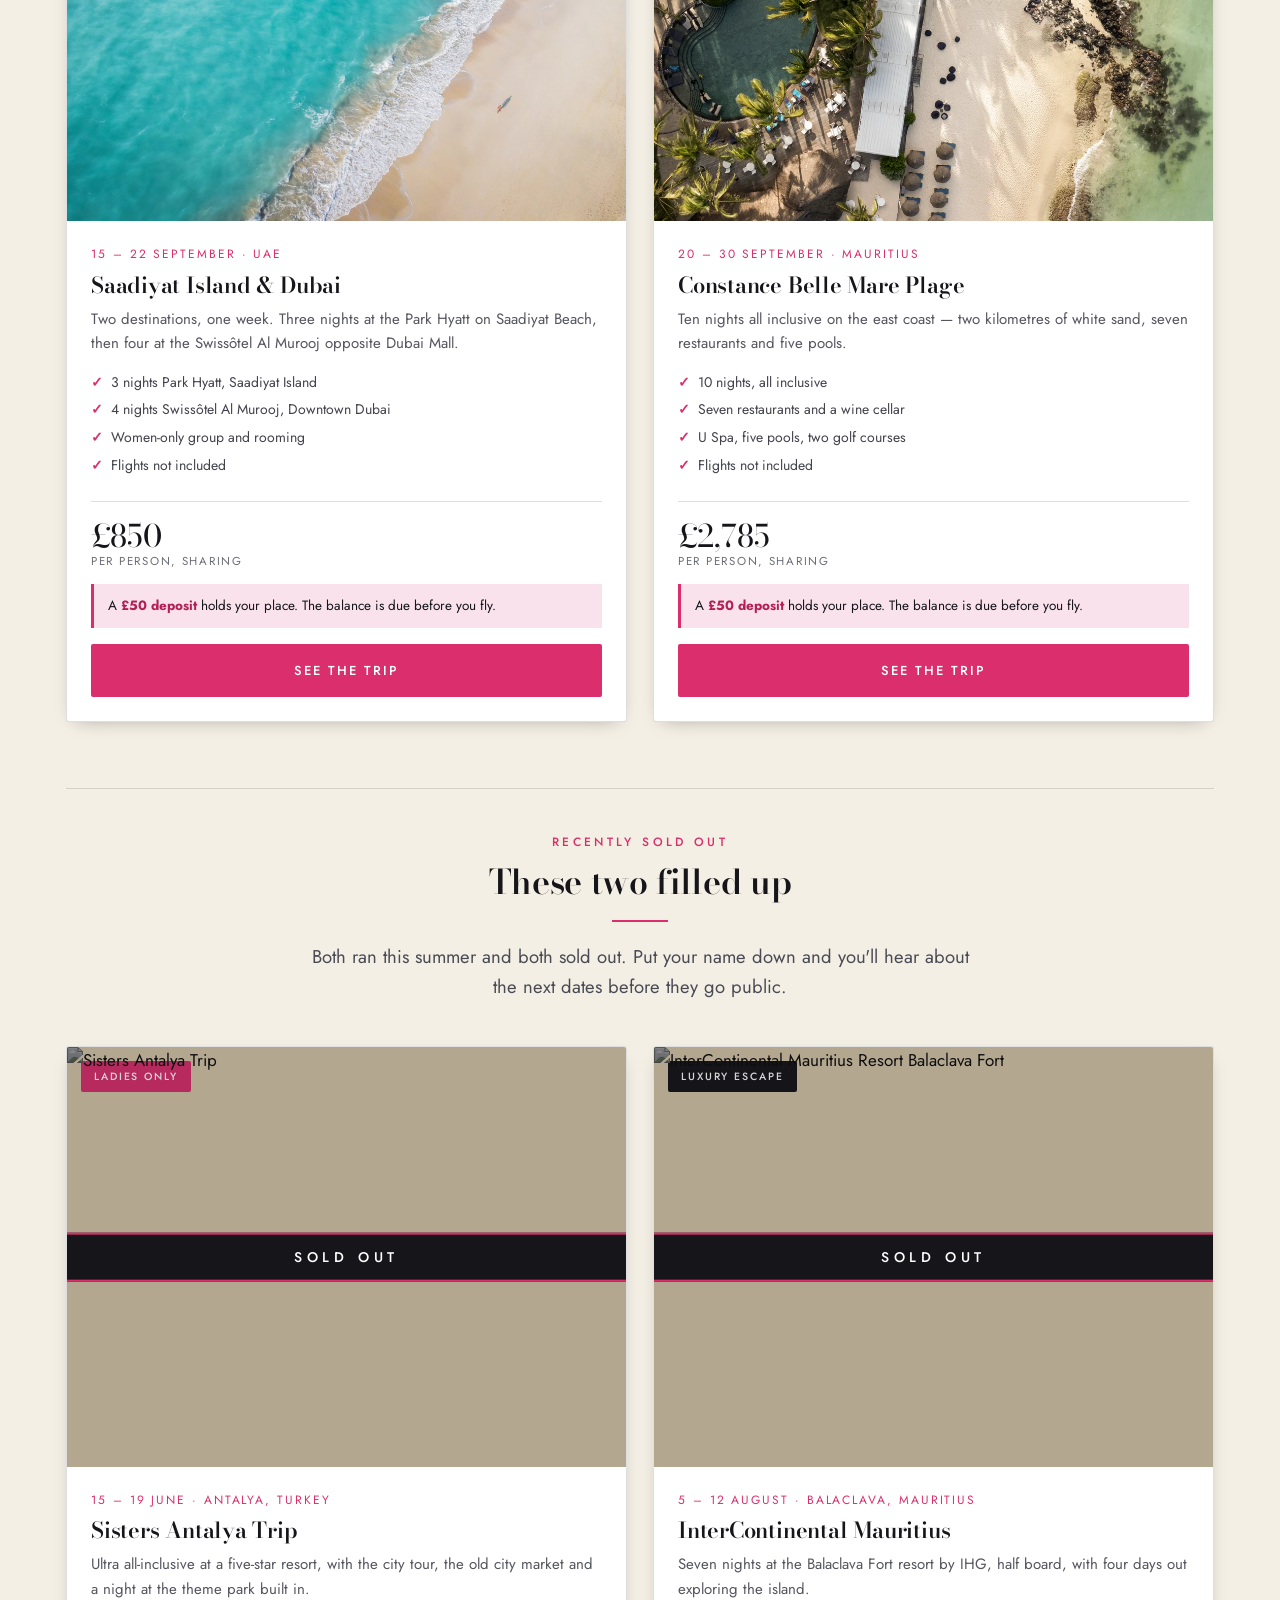
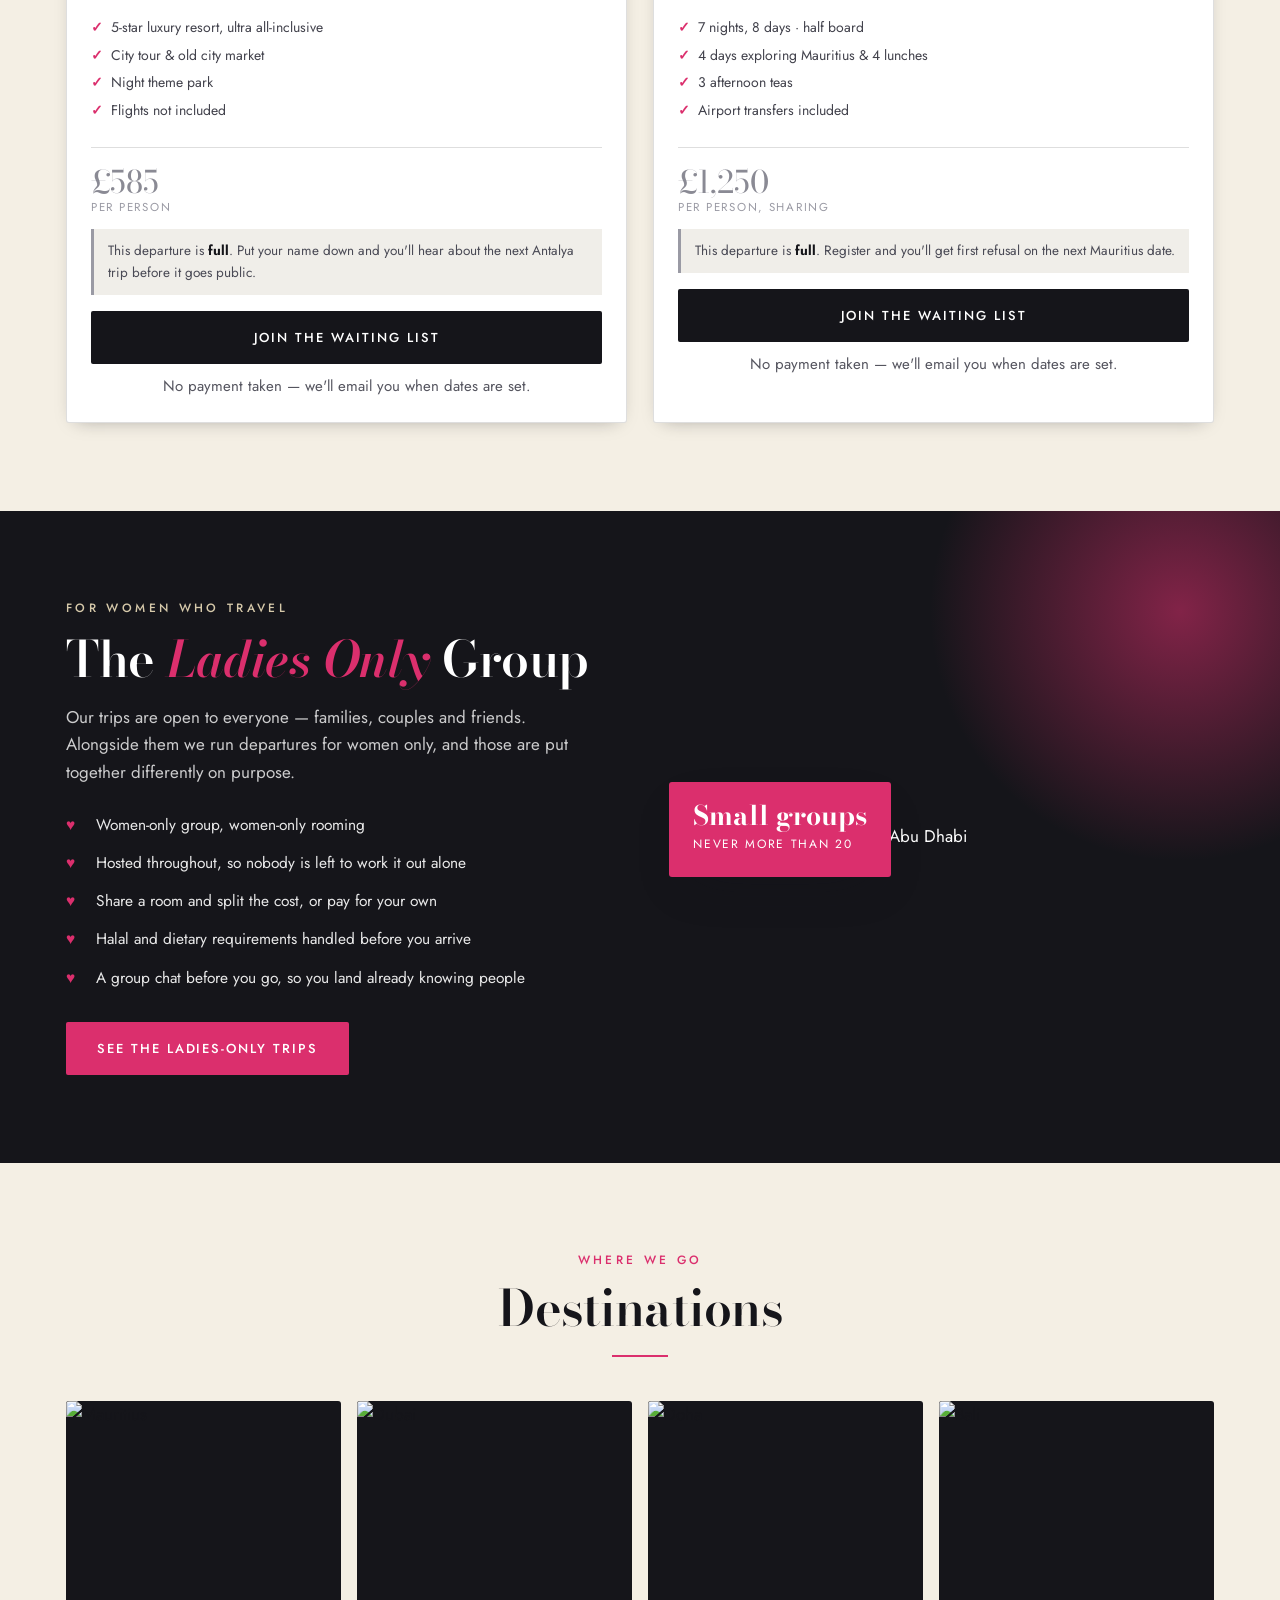
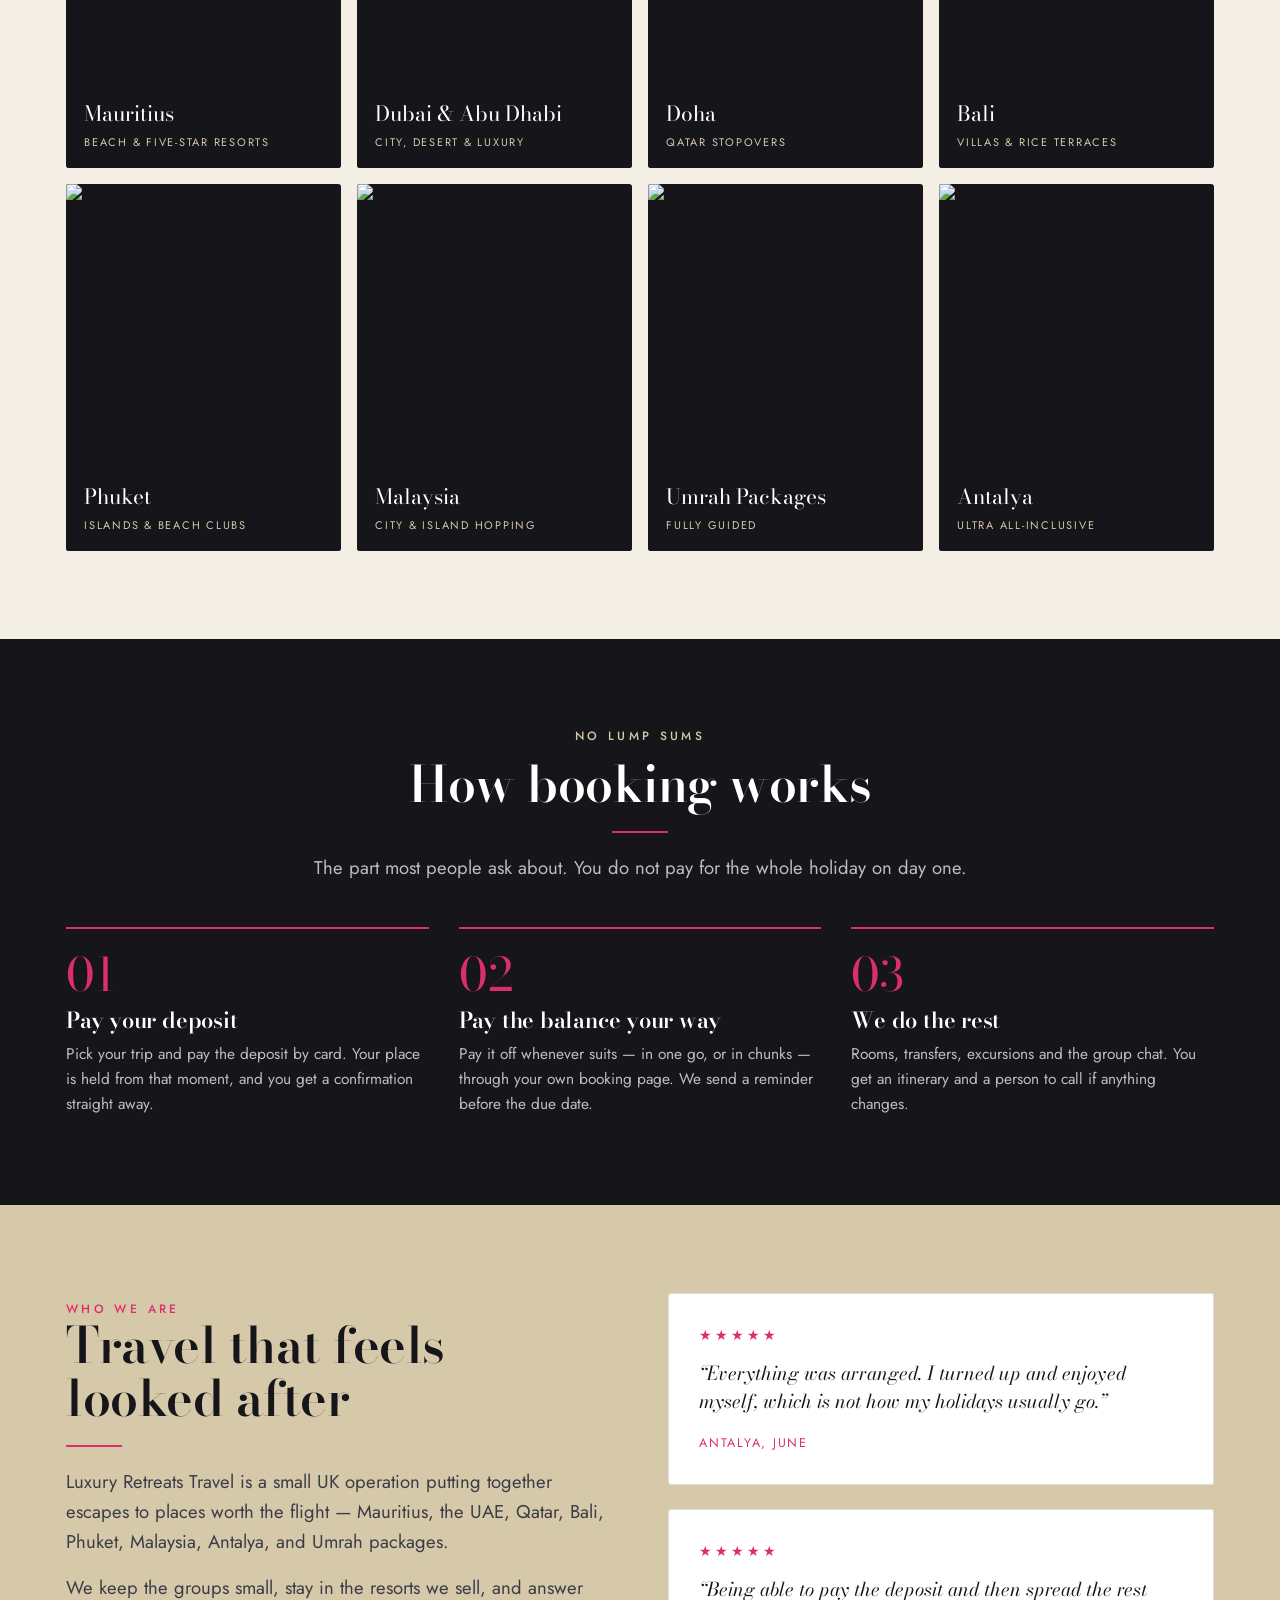
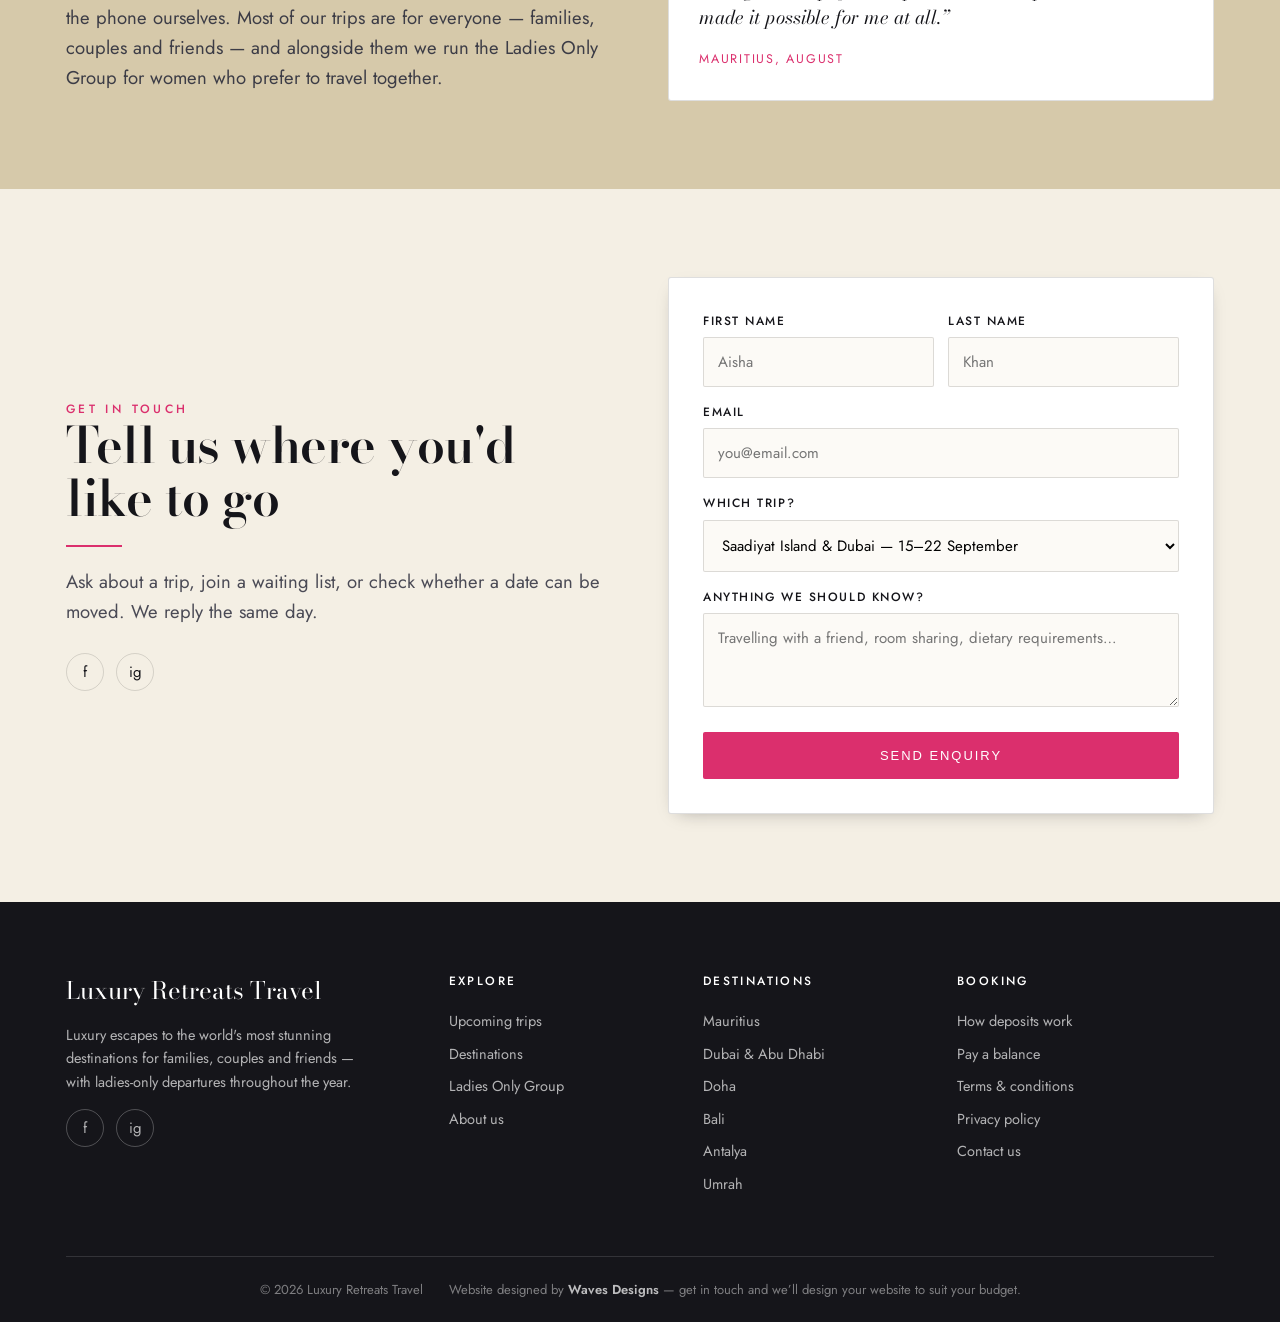
==== commit 0d5e0de2: "Open the site up to families and couples; keep Ladies Only as its own section. Add Waves Designs foo" ====
--- a/index.html
+++ b/index.html
@@ -16,7 +16,7 @@
 
 <div class="topbar">
   <div class="wrap">
-    <div>UK based &middot; Small groups &middot; <b>Ladies-only departures</b></div>
+    <div>UK based &middot; Small groups &middot; <b>Families, couples &amp; ladies-only trips</b></div>
     <div class="tb-right"><span>hello@luxuryretreatstravel.co.uk</span><span>Book with a deposit</span></div>
   </div>
 </div>
@@ -48,7 +48,7 @@
   <div class="wrap">
     <p class="eyebrow on-dark">Luxury escapes, thoughtfully hosted</p>
     <h1>The world's most stunning places, <em>done properly</em></h1>
-    <p>Five-star resorts, small groups and every detail arranged before you land — including ladies-only departures for women who want to travel together.</p>
+    <p>Five-star resorts, small groups and every detail arranged before you land. Families, couples and friends all travel with us — and there are ladies-only departures for women who prefer to travel together.</p>
     <div class="hero-cta">
       <a href="#trips" class="btn btn-pink">See upcoming trips</a>
       <a href="ladies.html" class="btn btn-out light">Ladies only group</a>
@@ -60,7 +60,7 @@
   <div class="wrap">
     <div><span class="ic">✦</span><div><b>Secure your place for £50</b>A deposit holds it, the balance comes later.</div></div>
     <div><span class="ic">✦</span><div><b>Five-star, hand-picked</b>Every resort stayed in or inspected before we sell it.</div></div>
-    <div><span class="ic">✦</span><div><b>Small groups</b>You travel with a handful of people, not a coachload.</div></div>
+    <div><span class="ic">✦</span><div><b>Families, couples &amp; friends</b>Small groups of people, never a coachload.</div></div>
     <div><span class="ic">✦</span><div><b>A real person to call</b>One point of contact from booking to coming home.</div></div>
   </div>
 </div>
@@ -192,7 +192,7 @@
     <div>
       <p class="eyebrow on-dark">For women who travel</p>
       <h2>The <em>Ladies Only</em> Group</h2>
-      <p>Everything we do is open to everyone. But a good part of it is women travelling together — and those trips are run differently on purpose.</p>
+      <p>Our trips are open to everyone — families, couples and friends. Alongside them we run departures for women only, and those are put together differently on purpose.</p>
       <ul class="ladies-pts">
         <li>Women-only group, women-only rooming</li>
         <li>Hosted throughout, so nobody is left to work it out alone</li>
@@ -264,7 +264,7 @@
       <h2>Travel that feels looked&nbsp;after</h2>
       <div class="rule"></div>
       <p class="lead" style="color:#3C3C46">Luxury Retreats Travel is a small UK operation putting together escapes to places worth the flight — Mauritius, the UAE, Qatar, Bali, Phuket, Malaysia, Antalya, and Umrah packages.</p>
-      <p class="lead" style="color:#3C3C46;margin-top:16px">We keep the groups small, stay in the resorts we sell, and answer the phone ourselves. A lot of what we run is women travelling together, which is where the Ladies Only Group came from.</p>
+      <p class="lead" style="color:#3C3C46;margin-top:16px">We keep the groups small, stay in the resorts we sell, and answer the phone ourselves. Most of our trips are for everyone — families, couples and friends — and alongside them we run the Ladies Only Group for women who prefer to travel together.</p>
     </div>
     <div class="quotes" style="grid-template-columns:1fr">
       <div class="quote">
@@ -321,7 +321,7 @@
     <div class="fcols">
       <div>
         <div class="fbrand">Luxury Retreats Travel</div>
-        <p style="max-width:34ch">Luxury escapes to the world's most stunning destinations, with ladies-only departures throughout the year.</p>
+        <p style="max-width:34ch">Luxury escapes to the world's most stunning destinations for families, couples and friends &mdash; with ladies-only departures throughout the year.</p>
         <div class="socials"><a href="#">f</a><a href="#">ig</a></div>
       </div>
       <div>
@@ -344,7 +344,10 @@
         <a href="#enquire">Contact us</a>
       </div>
     </div>
-    <div class="fbot">© 2026 Luxury Retreats Travel · Design preview</div>
+    <div class="fbot">
+      <span>© 2026 Luxury Retreats Travel</span>
+      <span class="credit">Website designed by <b>Waves Designs</b> &mdash; get in touch and we&rsquo;ll design your website to suit your budget.</span>
+    </div>
   </div>
 </footer>
 
--- a/style.css
+++ b/style.css
@@ -197,7 +197,8 @@
 footer a:hover{color:var(--pink)}
 .fbrand{font-family:var(--serif);font-size:24px;color:#fff;margin-bottom:12px}
 .fbot{border-top:1px solid rgba(255,255,255,.13);margin-top:52px;padding:22px 0;text-align:center;font-size:13px;
-      color:rgba(255,255,255,.45)}
+      color:rgba(255,255,255,.45);display:flex;flex-wrap:wrap;gap:6px 26px;justify-content:center;align-items:center}
+.fbot .credit b{color:rgba(255,255,255,.72);font-weight:600}
 .socials{display:flex;gap:12px;margin-top:16px}
 .socials a{width:38px;height:38px;border:1px solid rgba(255,255,255,.25);border-radius:50%;display:flex;
   align-items:center;justify-content:center;margin:0;font-size:15px}
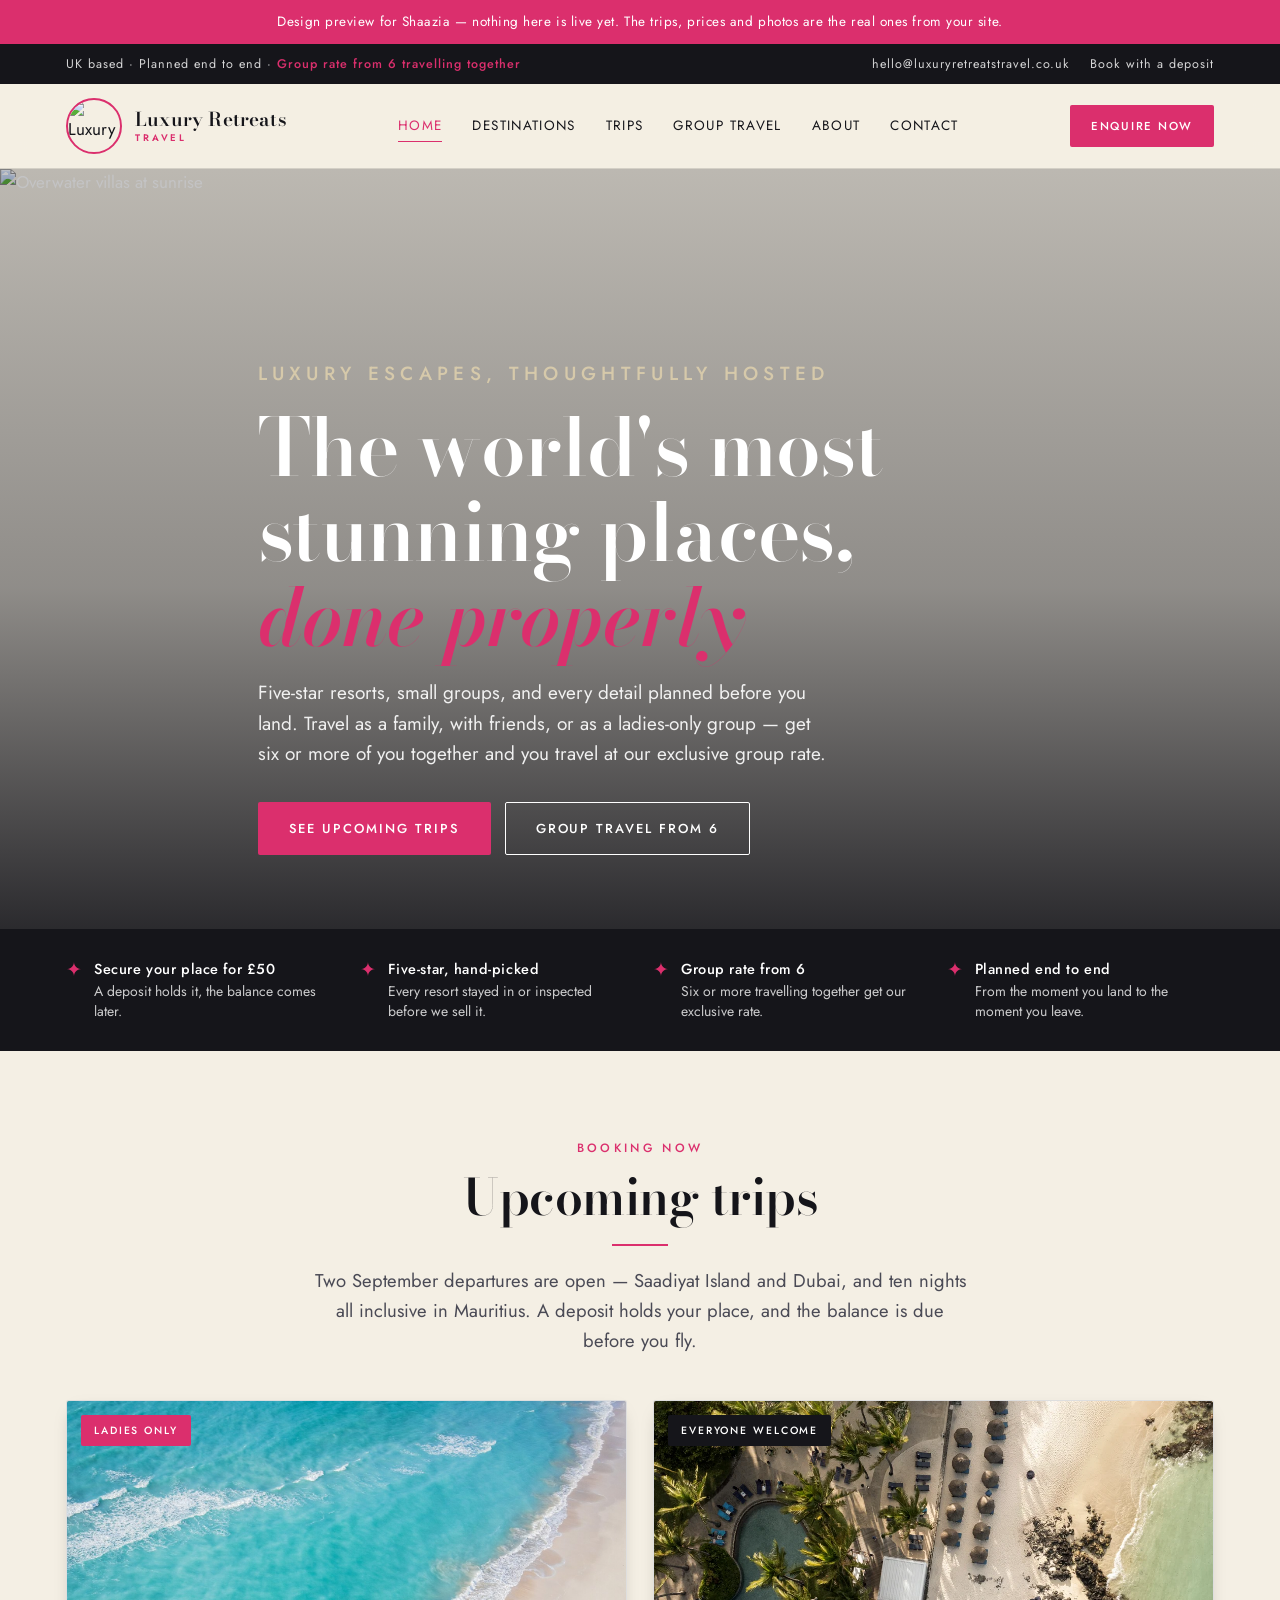
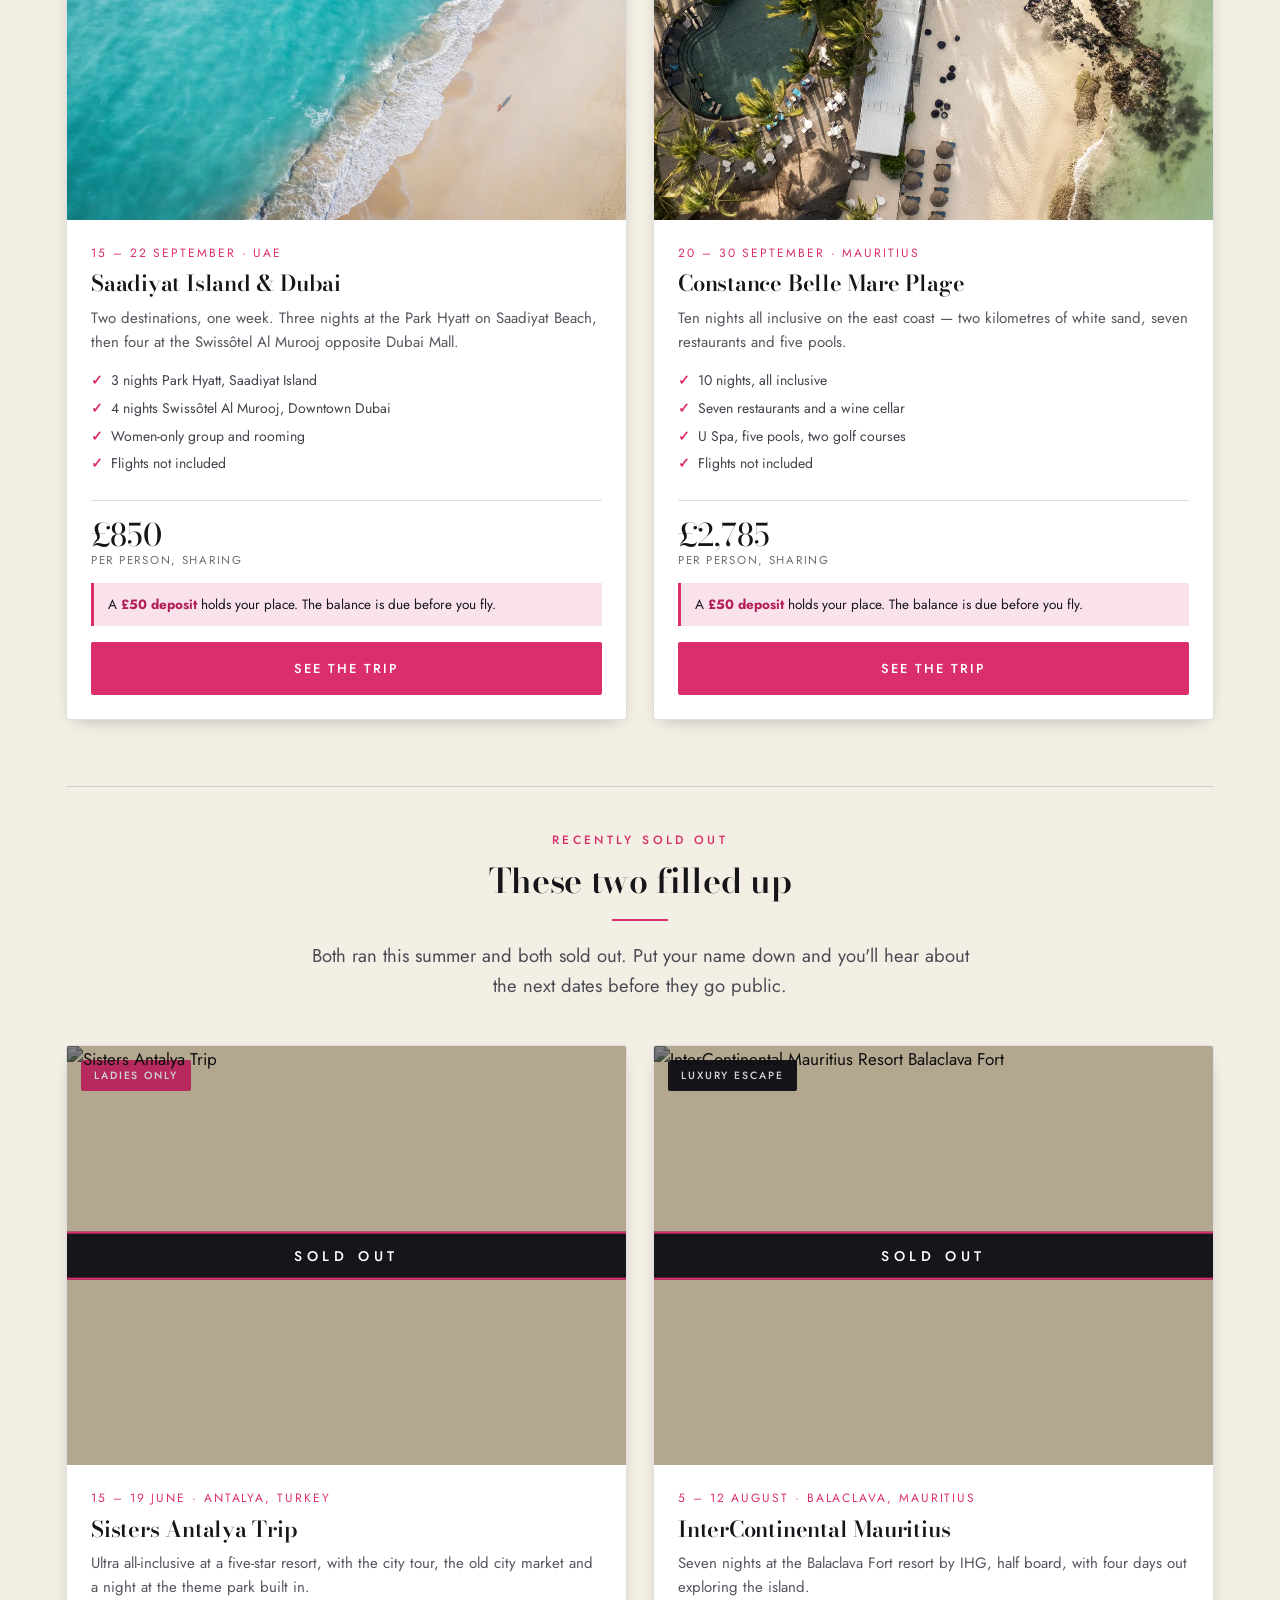
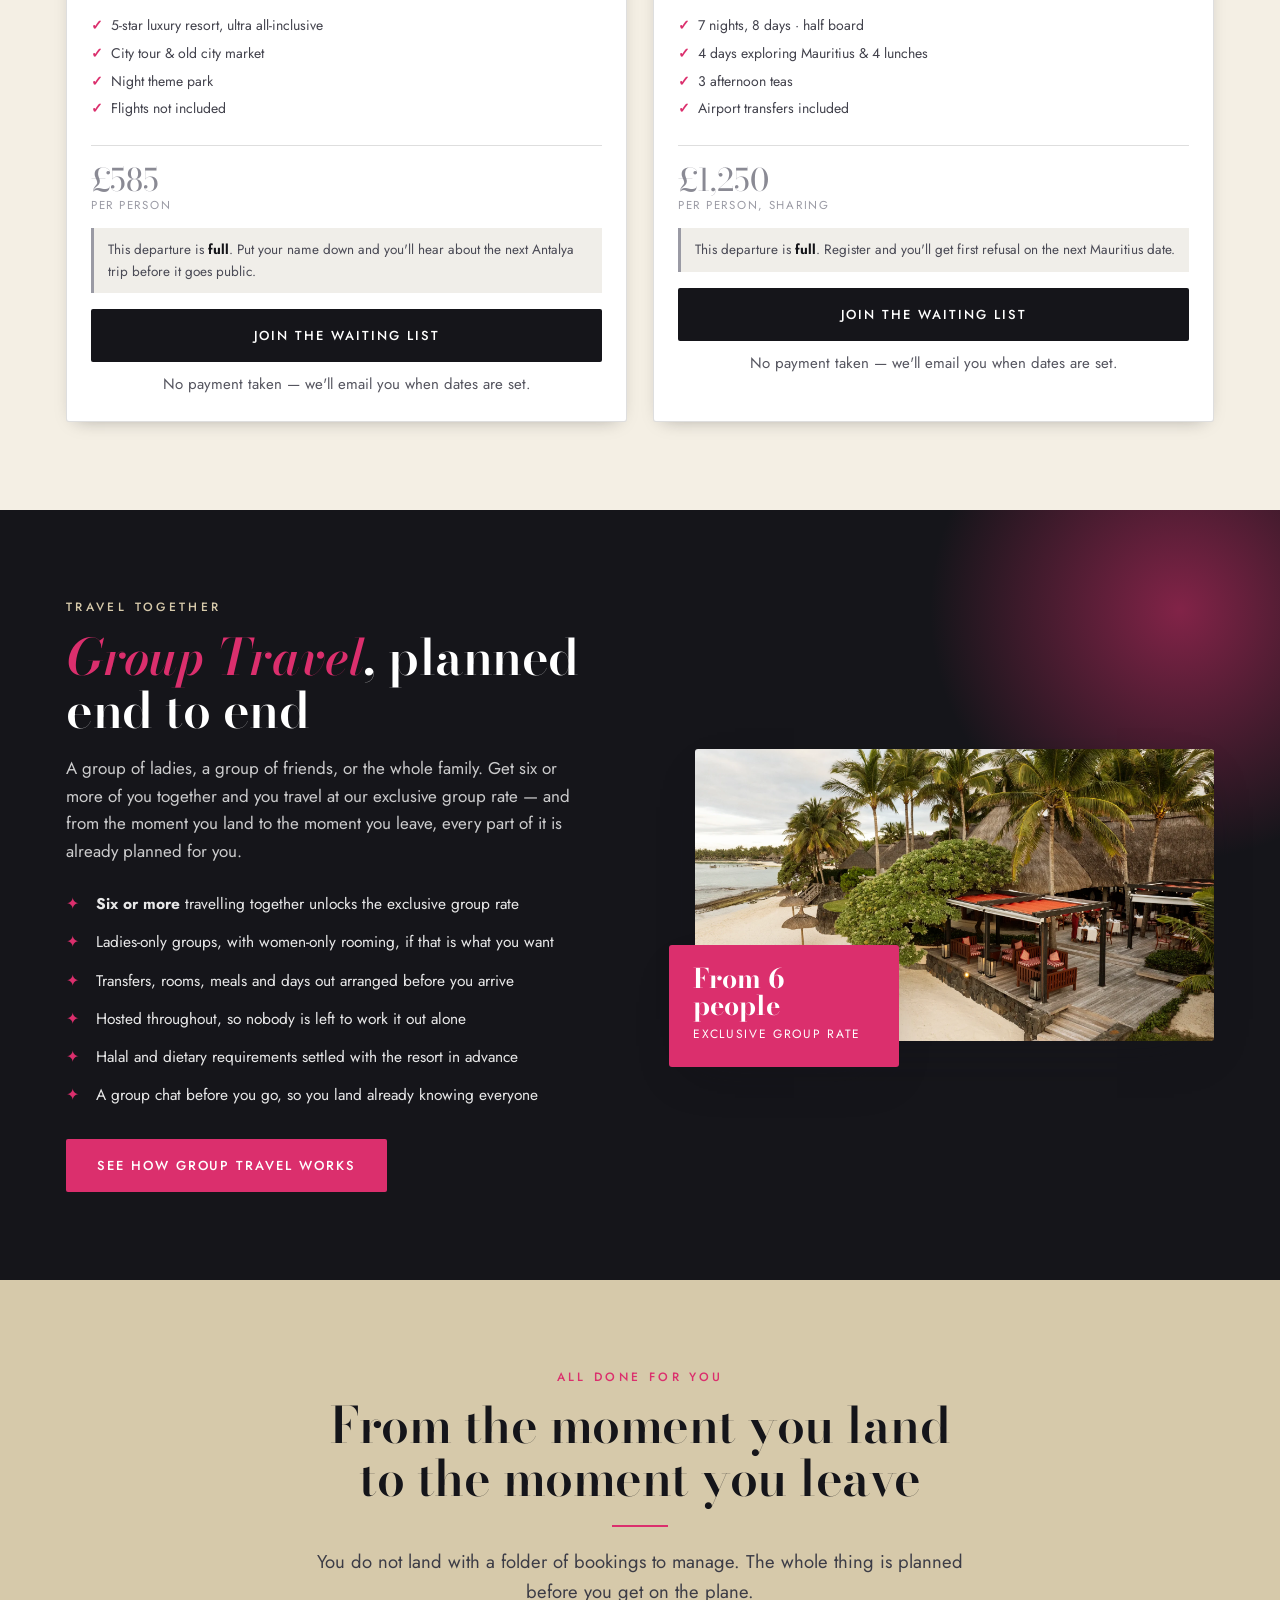
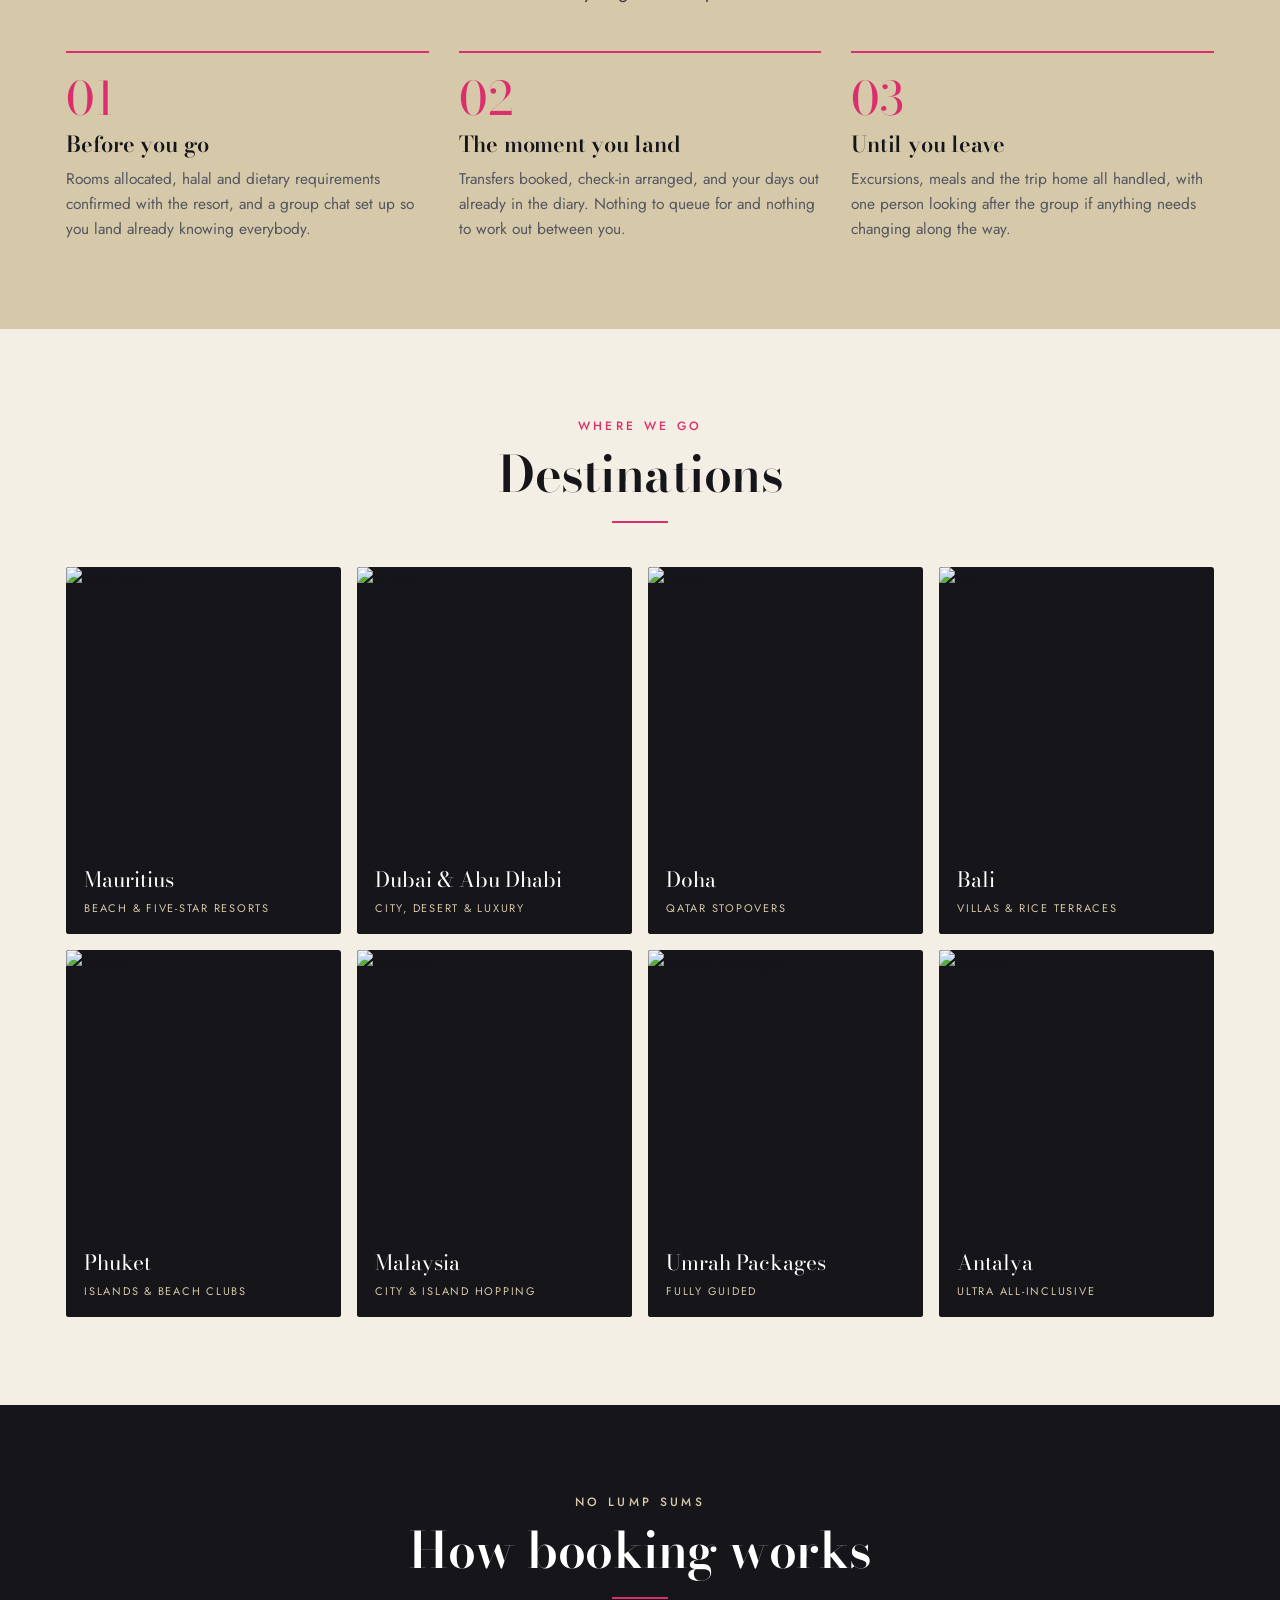
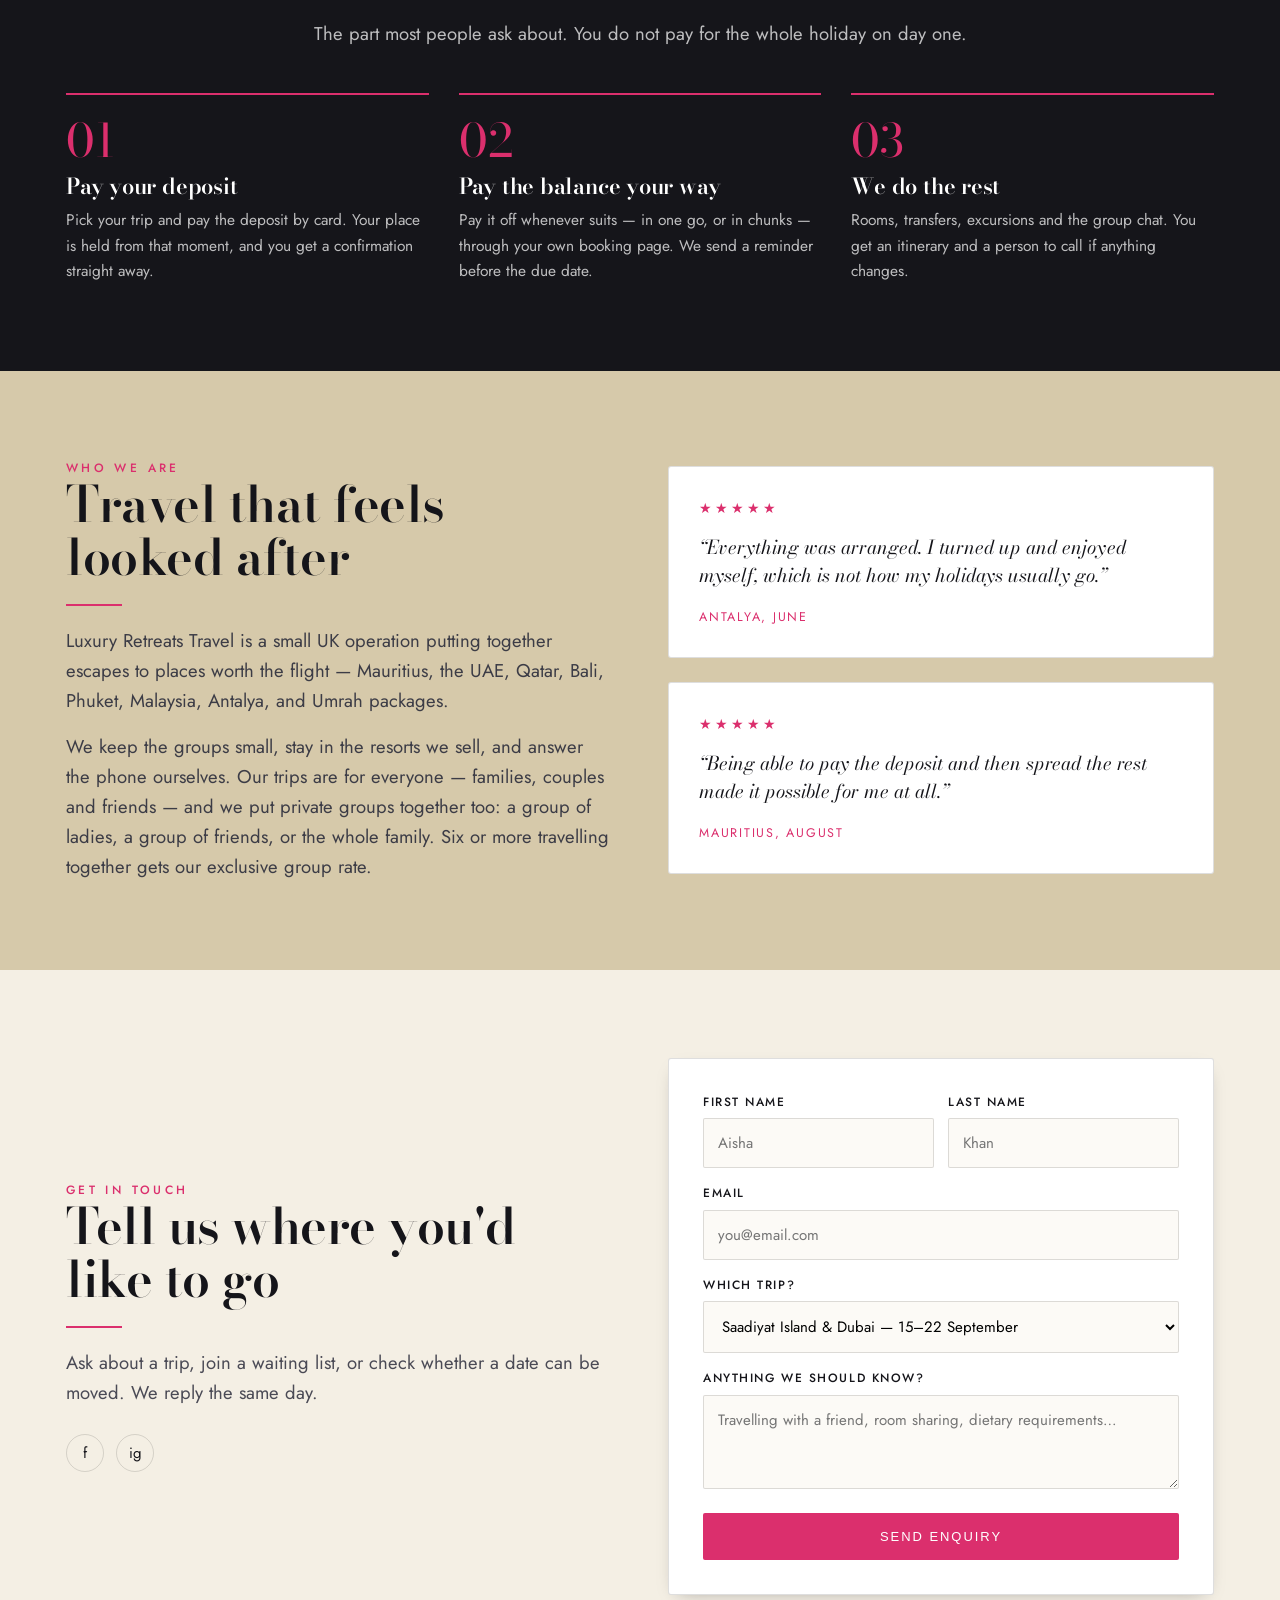
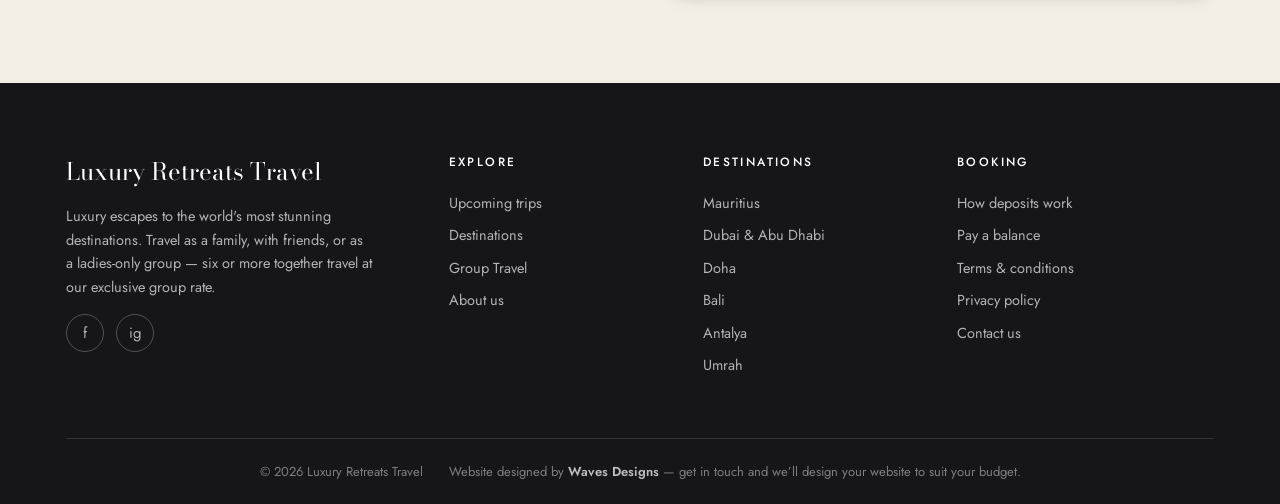
==== commit 0bca4dfc: "Rename Ladies Only Group to Group Travel; lead with the 6-person group rate The section is now Group" ====
--- a/index.html
+++ b/index.html
@@ -16,7 +16,7 @@
 
 <div class="topbar">
   <div class="wrap">
-    <div>UK based &middot; Small groups &middot; <b>Families, couples &amp; ladies-only trips</b></div>
+    <div>UK based &middot; Planned end to end &middot; <b>Group rate from 6 travelling together</b></div>
     <div class="tb-right"><span>hello@luxuryretreatstravel.co.uk</span><span>Book with a deposit</span></div>
   </div>
 </div>
@@ -31,7 +31,7 @@
       <a href="index.html" class="on">Home</a>
       <a href="#destinations">Destinations</a>
       <a href="#trips">Trips</a>
-      <a href="ladies.html">Ladies Only</a>
+      <a href="group-travel.html">Group Travel</a>
       <a href="#about">About</a>
       <a href="#enquire">Contact</a>
     </nav>
@@ -48,10 +48,10 @@
   <div class="wrap">
     <p class="eyebrow on-dark">Luxury escapes, thoughtfully hosted</p>
     <h1>The world's most stunning places, <em>done properly</em></h1>
-    <p>Five-star resorts, small groups and every detail arranged before you land. Families, couples and friends all travel with us — and there are ladies-only departures for women who prefer to travel together.</p>
+    <p>Five-star resorts, small groups, and every detail planned before you land. Travel as a family, with friends, or as a ladies-only group — get six or more of you together and you travel at our exclusive group rate.</p>
     <div class="hero-cta">
       <a href="#trips" class="btn btn-pink">See upcoming trips</a>
-      <a href="ladies.html" class="btn btn-out light">Ladies only group</a>
+      <a href="group-travel.html" class="btn btn-out light">Group travel from 6</a>
     </div>
   </div>
 </div>
@@ -60,8 +60,8 @@
   <div class="wrap">
     <div><span class="ic">✦</span><div><b>Secure your place for £50</b>A deposit holds it, the balance comes later.</div></div>
     <div><span class="ic">✦</span><div><b>Five-star, hand-picked</b>Every resort stayed in or inspected before we sell it.</div></div>
-    <div><span class="ic">✦</span><div><b>Families, couples &amp; friends</b>Small groups of people, never a coachload.</div></div>
-    <div><span class="ic">✦</span><div><b>A real person to call</b>One point of contact from booking to coming home.</div></div>
+    <div><span class="ic">✦</span><div><b>Group rate from 6</b>Six or more travelling together get our exclusive rate.</div></div>
+    <div><span class="ic">✦</span><div><b>Planned end to end</b>From the moment you land to the moment you leave.</div></div>
   </div>
 </div>
 
@@ -186,25 +186,52 @@
   </div>
 </section>
 
-<!-- ============ LADIES BAND ============ -->
-<section class="ladies">
+<!-- ============ GROUP TRAVEL BAND ============ -->
+<section class="gtband">
   <div class="wrap">
     <div>
-      <p class="eyebrow on-dark">For women who travel</p>
-      <h2>The <em>Ladies Only</em> Group</h2>
-      <p>Our trips are open to everyone — families, couples and friends. Alongside them we run departures for women only, and those are put together differently on purpose.</p>
-      <ul class="ladies-pts">
-        <li>Women-only group, women-only rooming</li>
+      <p class="eyebrow on-dark">Travel together</p>
+      <h2><em>Group Travel</em>, planned end to end</h2>
+      <p>A group of ladies, a group of friends, or the whole family. Get six or more of you together and you travel at our exclusive group rate &mdash; and from the moment you land to the moment you leave, every part of it is already planned for you.</p>
+      <ul class="gt-pts">
+        <li><b>Six or more</b> travelling together unlocks the exclusive group rate</li>
+        <li>Ladies-only groups, with women-only rooming, if that is what you want</li>
+        <li>Transfers, rooms, meals and days out arranged before you arrive</li>
         <li>Hosted throughout, so nobody is left to work it out alone</li>
-        <li>Share a room and split the cost, or pay for your own</li>
-        <li>Halal and dietary requirements handled before you arrive</li>
-        <li>A group chat before you go, so you land already knowing people</li>
+        <li>Halal and dietary requirements settled with the resort in advance</li>
+        <li>A group chat before you go, so you land already knowing everyone</li>
       </ul>
-      <a href="ladies.html" class="btn btn-pink">See the ladies-only trips</a>
-    </div>
-    <div class="ladies-art">
-      <img src="https://luxuryretreatstravel.co.uk/wp-content/uploads/2025/11/Pink-and-White-Illustrated-Girl-Trip-Flyer.png" alt="Ladies trip to Dubai and Abu Dhabi">
-      <div class="float"><b>Small groups</b><span>Never more than 20</span></div>
+      <a href="group-travel.html" class="btn btn-pink">See how group travel works</a>
+    </div>
+    <div class="gt-art">
+      <img src="img/hotels/constance-beach-restaurant.jpg" alt="A group dining together on the beach">
+      <div class="float"><b>From 6 people</b><span>Exclusive group rate</span></div>
+    </div>
+  </div>
+</section>
+
+<!-- ============ DONE FOR YOU ============ -->
+<section class="on-cream">
+  <div class="wrap">
+    <div class="sec-head center">
+      <p class="eyebrow">All done for you</p>
+      <h2>From the moment you land to the moment you leave</h2>
+      <div class="rule"></div>
+      <p class="lead center" style="color:#3C3C46">You do not land with a folder of bookings to manage. The whole thing is planned before you get on the plane.</p>
+    </div>
+    <div class="steps">
+      <div class="step">
+        <h3>Before you go</h3>
+        <p>Rooms allocated, halal and dietary requirements confirmed with the resort, and a group chat set up so you land already knowing everybody.</p>
+      </div>
+      <div class="step">
+        <h3>The moment you land</h3>
+        <p>Transfers booked, check-in arranged, and your days out already in the diary. Nothing to queue for and nothing to work out between you.</p>
+      </div>
+      <div class="step">
+        <h3>Until you leave</h3>
+        <p>Excursions, meals and the trip home all handled, with one person looking after the group if anything needs changing along the way.</p>
+      </div>
     </div>
   </div>
 </section>
@@ -264,7 +291,7 @@
       <h2>Travel that feels looked&nbsp;after</h2>
       <div class="rule"></div>
       <p class="lead" style="color:#3C3C46">Luxury Retreats Travel is a small UK operation putting together escapes to places worth the flight — Mauritius, the UAE, Qatar, Bali, Phuket, Malaysia, Antalya, and Umrah packages.</p>
-      <p class="lead" style="color:#3C3C46;margin-top:16px">We keep the groups small, stay in the resorts we sell, and answer the phone ourselves. Most of our trips are for everyone — families, couples and friends — and alongside them we run the Ladies Only Group for women who prefer to travel together.</p>
+      <p class="lead" style="color:#3C3C46;margin-top:16px">We keep the groups small, stay in the resorts we sell, and answer the phone ourselves. Our trips are for everyone — families, couples and friends — and we put private groups together too: a group of ladies, a group of friends, or the whole family. Six or more travelling together gets our exclusive group rate.</p>
     </div>
     <div class="quotes" style="grid-template-columns:1fr">
       <div class="quote">
@@ -306,6 +333,9 @@
         <option>Constance Belle Mare Plage, Mauritius — 20–30 September</option>
         <option>Waiting list — next Antalya sisters' trip</option>
         <option>Waiting list — next Mauritius date</option>
+        <option>Group travel — 6 or more of us</option>
+        <option>A family holiday</option>
+        <option>A trip for two</option>
         <option>Umrah package</option>
         <option>Something else</option>
       </select>
@@ -321,14 +351,14 @@
     <div class="fcols">
       <div>
         <div class="fbrand">Luxury Retreats Travel</div>
-        <p style="max-width:34ch">Luxury escapes to the world's most stunning destinations for families, couples and friends &mdash; with ladies-only departures throughout the year.</p>
+        <p style="max-width:34ch">Luxury escapes to the world's most stunning destinations. Travel as a family, with friends, or as a ladies-only group &mdash; six or more together travel at our exclusive group rate.</p>
         <div class="socials"><a href="#">f</a><a href="#">ig</a></div>
       </div>
       <div>
         <h5>Explore</h5>
         <a href="#trips">Upcoming trips</a>
         <a href="#destinations">Destinations</a>
-        <a href="ladies.html">Ladies Only Group</a>
+        <a href="group-travel.html">Group Travel</a>
         <a href="#about">About us</a>
       </div>
       <div>
--- a/style.css
+++ b/style.css
@@ -77,7 +77,7 @@
 /* ---------- trust strip ---------- */
 .trust{background:var(--ink);color:#fff}
 .trust .wrap{display:grid;grid-template-columns:repeat(4,1fr);gap:26px;padding-top:30px;padding-bottom:30px}
-.trust div{display:flex;gap:12px;align-items:flex-start;font-size:14px;color:rgba(255,255,255,.78);line-height:1.42}
+.trust .wrap>div{display:flex;gap:12px;align-items:flex-start;font-size:14px;color:rgba(255,255,255,.78);line-height:1.42}
 .trust b{display:block;color:#fff;font-size:14.5px;font-weight:500;letter-spacing:.04em;margin-bottom:2px}
 .trust .ic{color:var(--pink);font-size:19px;line-height:1.2}
 
@@ -135,23 +135,23 @@
 .trip.sold .dep b{color:var(--ink)}
 .waitnote{font-size:12.5px;color:#6C6C77;text-align:center;margin-top:10px}
 
-/* ---------- ladies band ---------- */
-.ladies{background:var(--ink);color:#fff;position:relative;overflow:hidden}
-.ladies::before{content:"";position:absolute;right:-160px;top:-160px;width:520px;height:520px;border-radius:50%;
+/* ---------- group travel band ---------- */
+.gtband{background:var(--ink);color:#fff;position:relative;overflow:hidden}
+.gtband::before{content:"";position:absolute;right:-160px;top:-160px;width:520px;height:520px;border-radius:50%;
   background:radial-gradient(circle,rgba(219,47,109,.55),transparent 68%)}
-.ladies .wrap{position:relative;display:grid;grid-template-columns:1.05fr .95fr;gap:56px;align-items:center}
-.ladies h2{margin:14px 0 18px}
-.ladies h2 em{font-style:italic;color:var(--pink)}
-.ladies p{color:rgba(255,255,255,.78);max-width:52ch}
-.ladies-pts{list-style:none;margin:26px 0 32px}
-.ladies-pts li{padding-left:30px;position:relative;margin-bottom:13px;color:rgba(255,255,255,.9);font-size:15.5px}
-.ladies-pts li::before{content:"♥";position:absolute;left:0;color:var(--pink)}
-.ladies-art{position:relative}
-.ladies-art img{border-radius:3px;box-shadow:var(--shadow)}
-.ladies-art .float{position:absolute;bottom:-26px;left:-26px;background:var(--pink);color:#fff;padding:20px 24px;
+.gtband .wrap{position:relative;display:grid;grid-template-columns:1.05fr .95fr;gap:56px;align-items:center}
+.gtband h2{margin:14px 0 18px}
+.gtband h2 em{font-style:italic;color:var(--pink)}
+.gtband p{color:rgba(255,255,255,.78);max-width:52ch}
+.gt-pts{list-style:none;margin:26px 0 32px}
+.gt-pts li{padding-left:30px;position:relative;margin-bottom:13px;color:rgba(255,255,255,.9);font-size:15.5px}
+.gt-pts li::before{content:"✦";position:absolute;left:0;color:var(--pink)}
+.gt-art{position:relative}
+.gt-art img{border-radius:3px;box-shadow:var(--shadow)}
+.gt-art .float{position:absolute;bottom:-26px;left:-26px;background:var(--pink);color:#fff;padding:20px 24px;
   border-radius:3px;max-width:230px;box-shadow:var(--shadow)}
-.ladies-art .float b{font-family:var(--serif);font-size:27px;display:block;line-height:1}
-.ladies-art .float span{font-size:12px;letter-spacing:.14em;text-transform:uppercase}
+.gt-art .float b{font-family:var(--serif);font-size:27px;display:block;line-height:1}
+.gt-art .float span{font-size:12px;letter-spacing:.14em;text-transform:uppercase}
 
 /* ---------- destinations ---------- */
 .dest{display:grid;grid-template-columns:repeat(4,1fr);gap:16px}
@@ -212,7 +212,7 @@
   .trust .wrap{grid-template-columns:1fr 1fr}
   .trips,.quotes,.steps{grid-template-columns:1fr}
   .dest{grid-template-columns:1fr 1fr}
-  .ladies .wrap,.enq{grid-template-columns:1fr;gap:40px}
+  .gtband .wrap,.enq{grid-template-columns:1fr;gap:40px}
   .fcols{grid-template-columns:1fr 1fr}
   .navlinks{display:none}
   .burger{display:block}
@@ -222,7 +222,7 @@
   .brand span{font-size:17px}
   .topbar .tb-right{display:none}
   section{padding:62px 0}
-  .ladies-art .float{left:14px;bottom:-18px}
+  .gt-art .float{left:14px;bottom:-18px}
 }
 @media(max-width:560px){
   .trust .wrap{grid-template-columns:1fr}
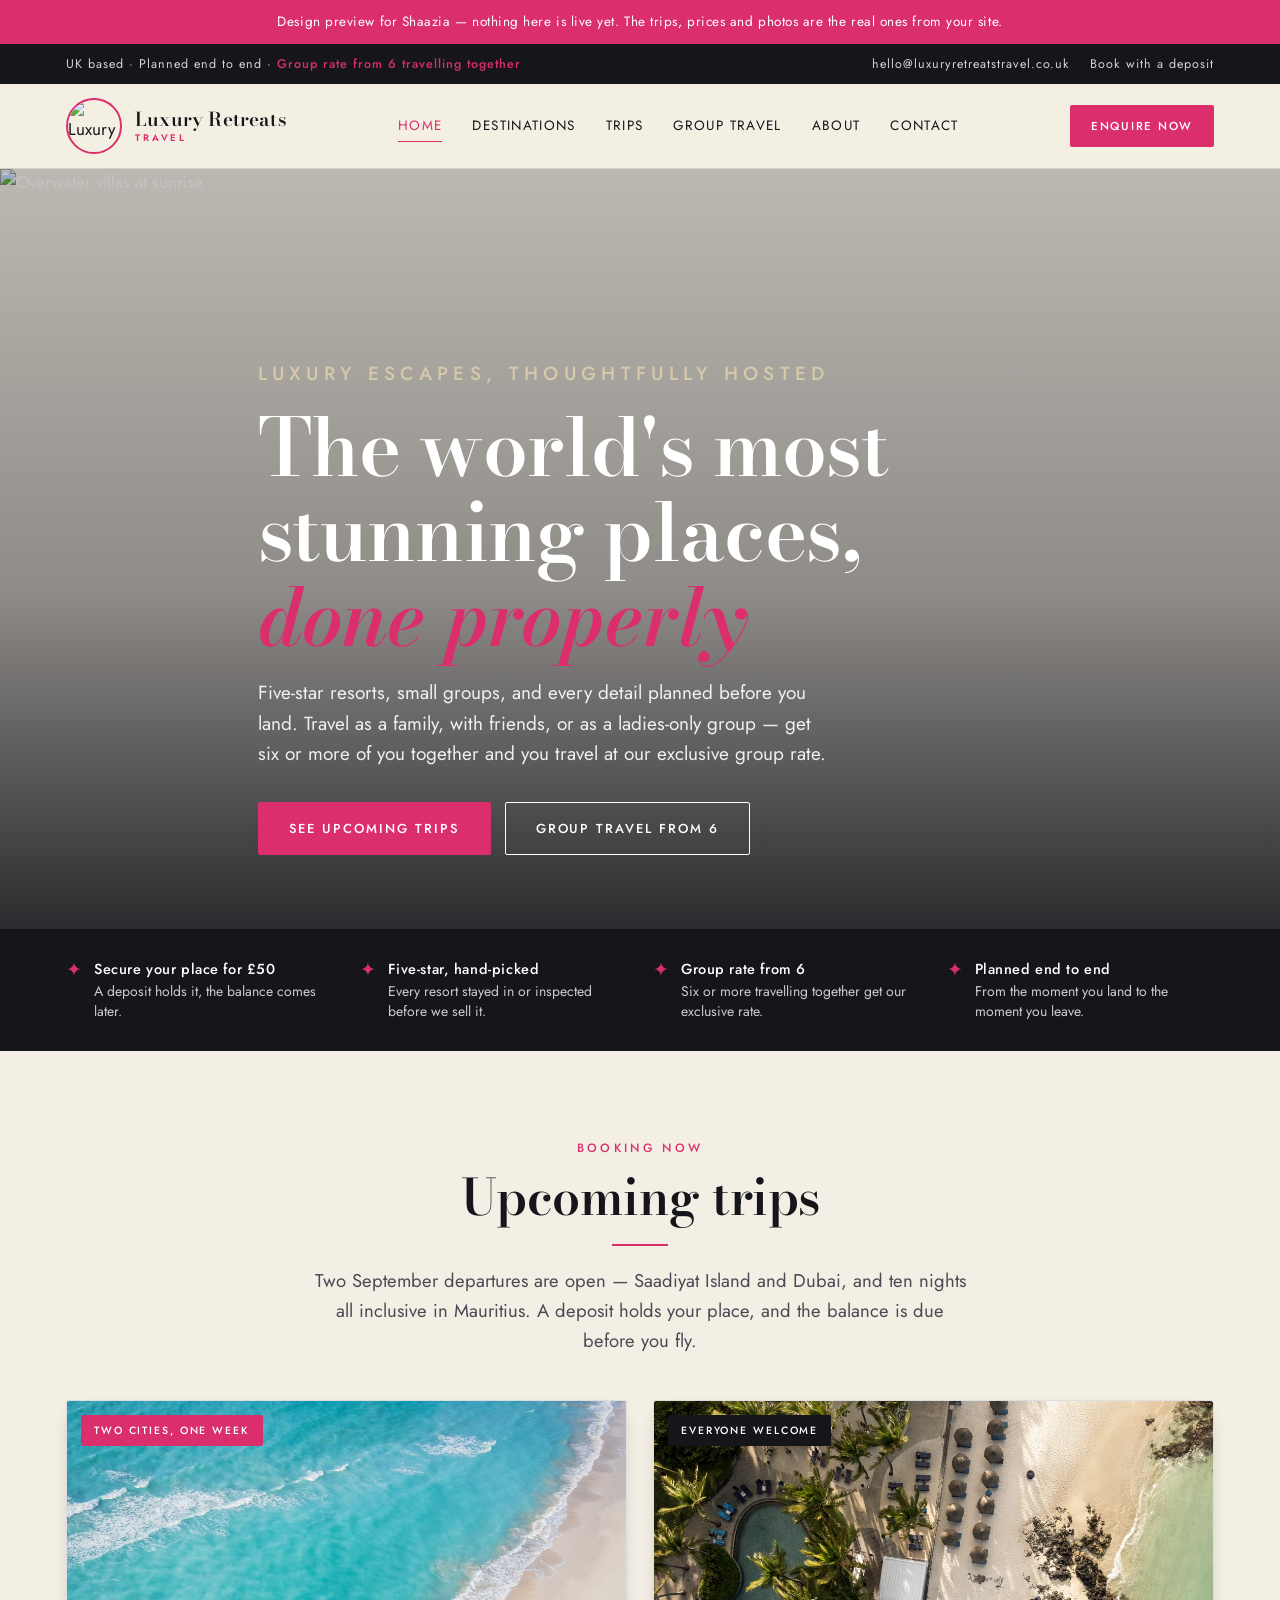
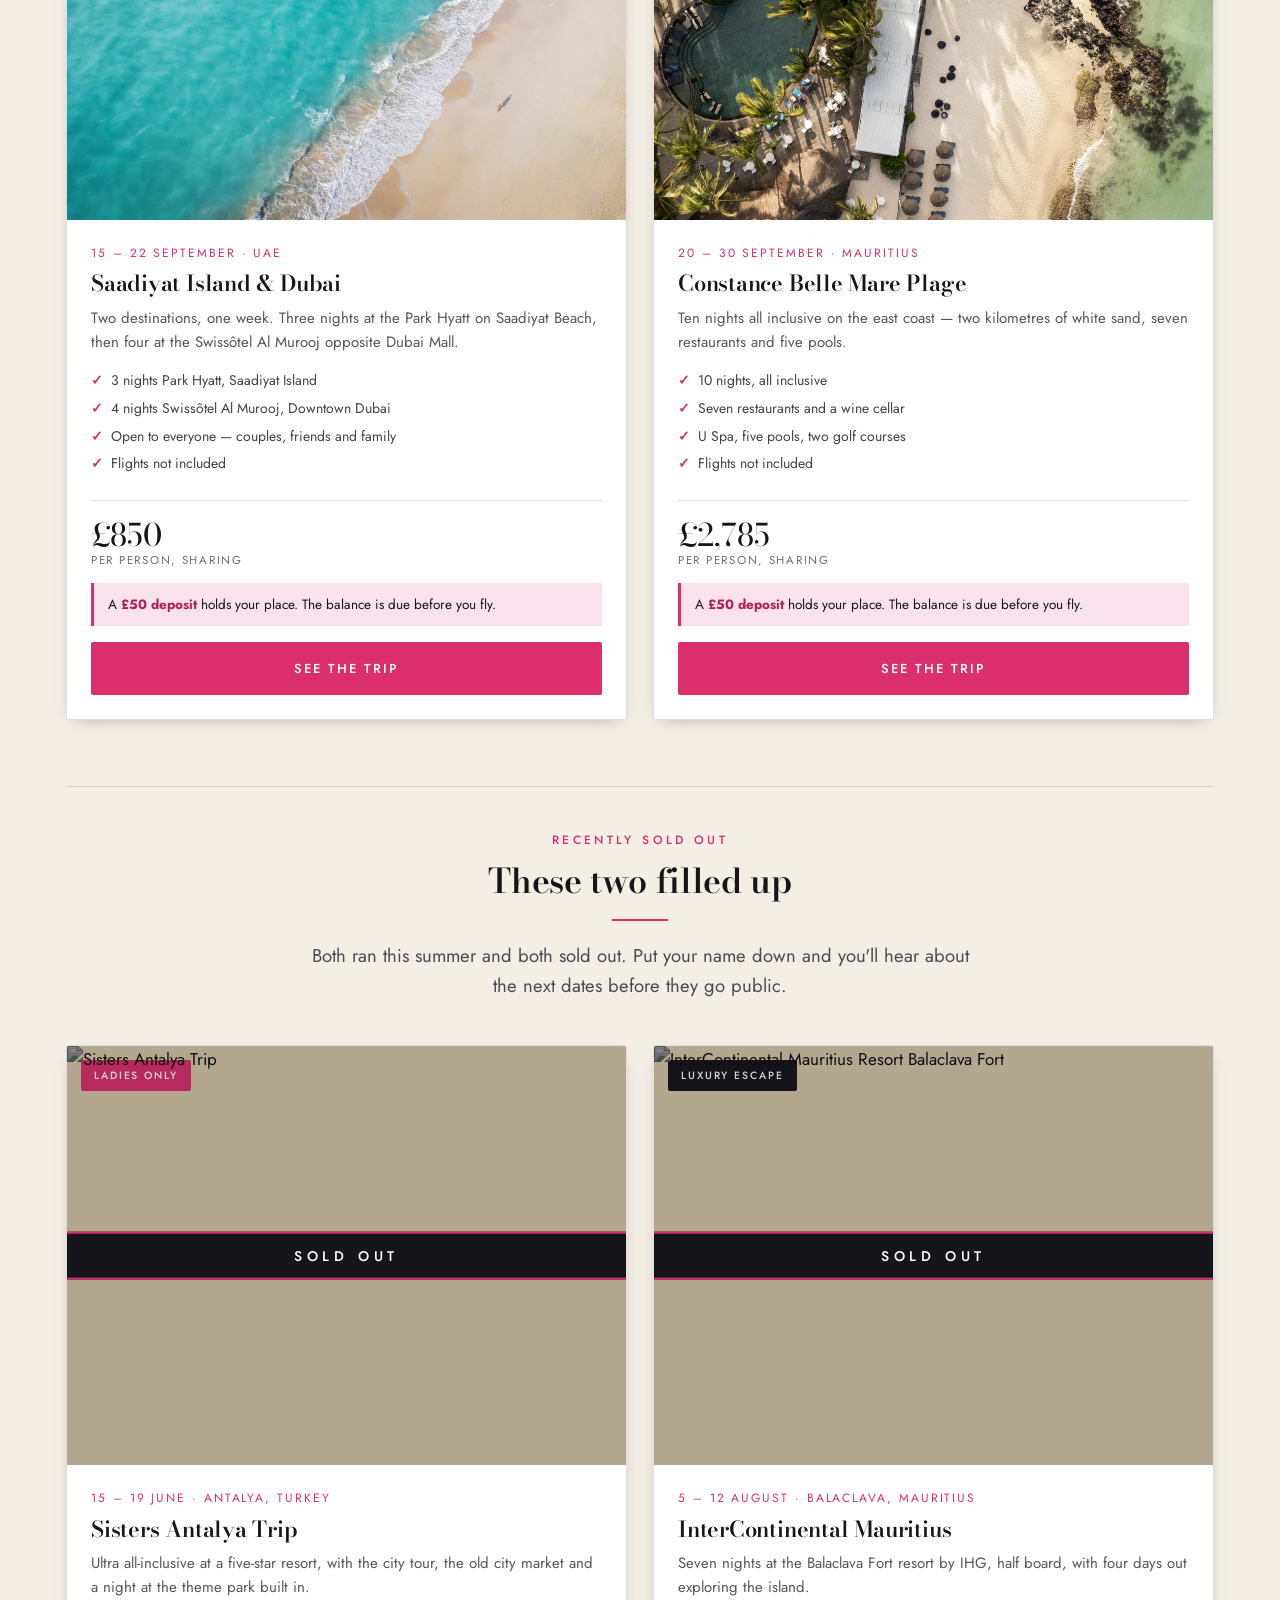
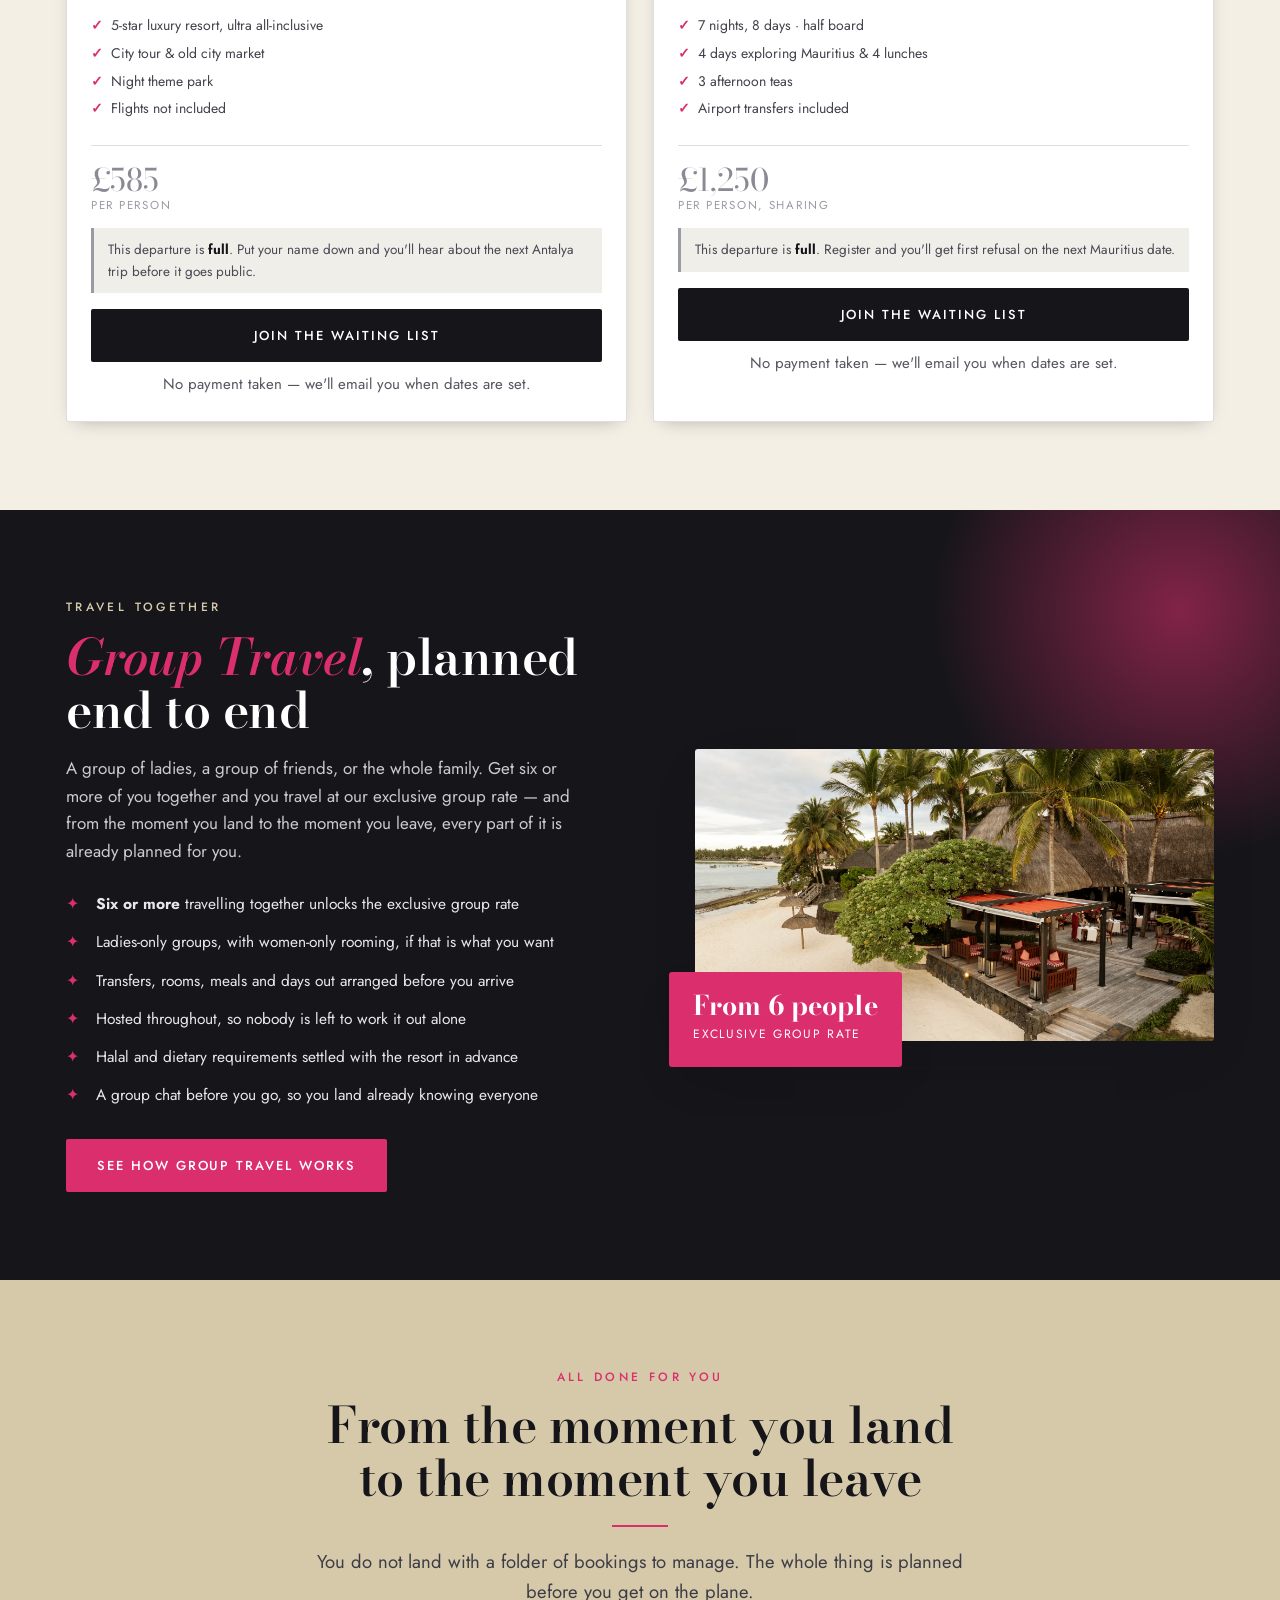
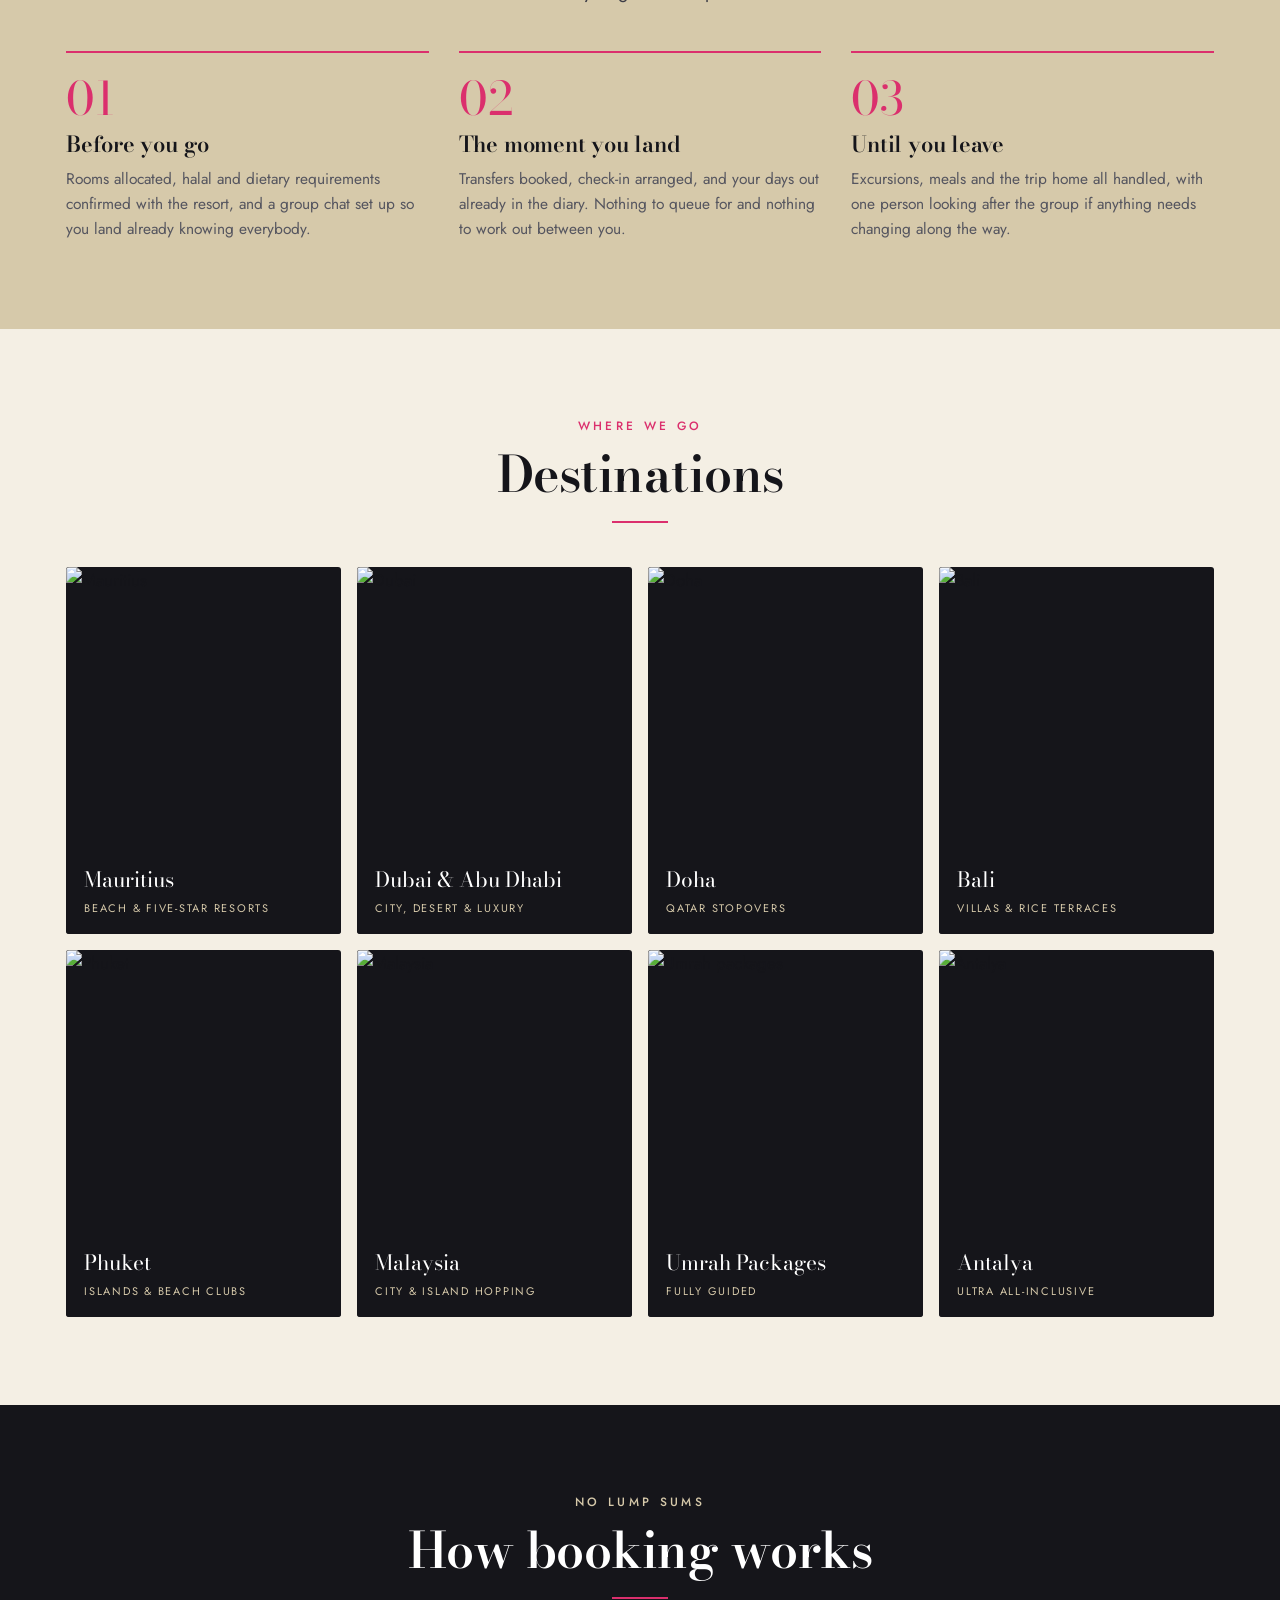
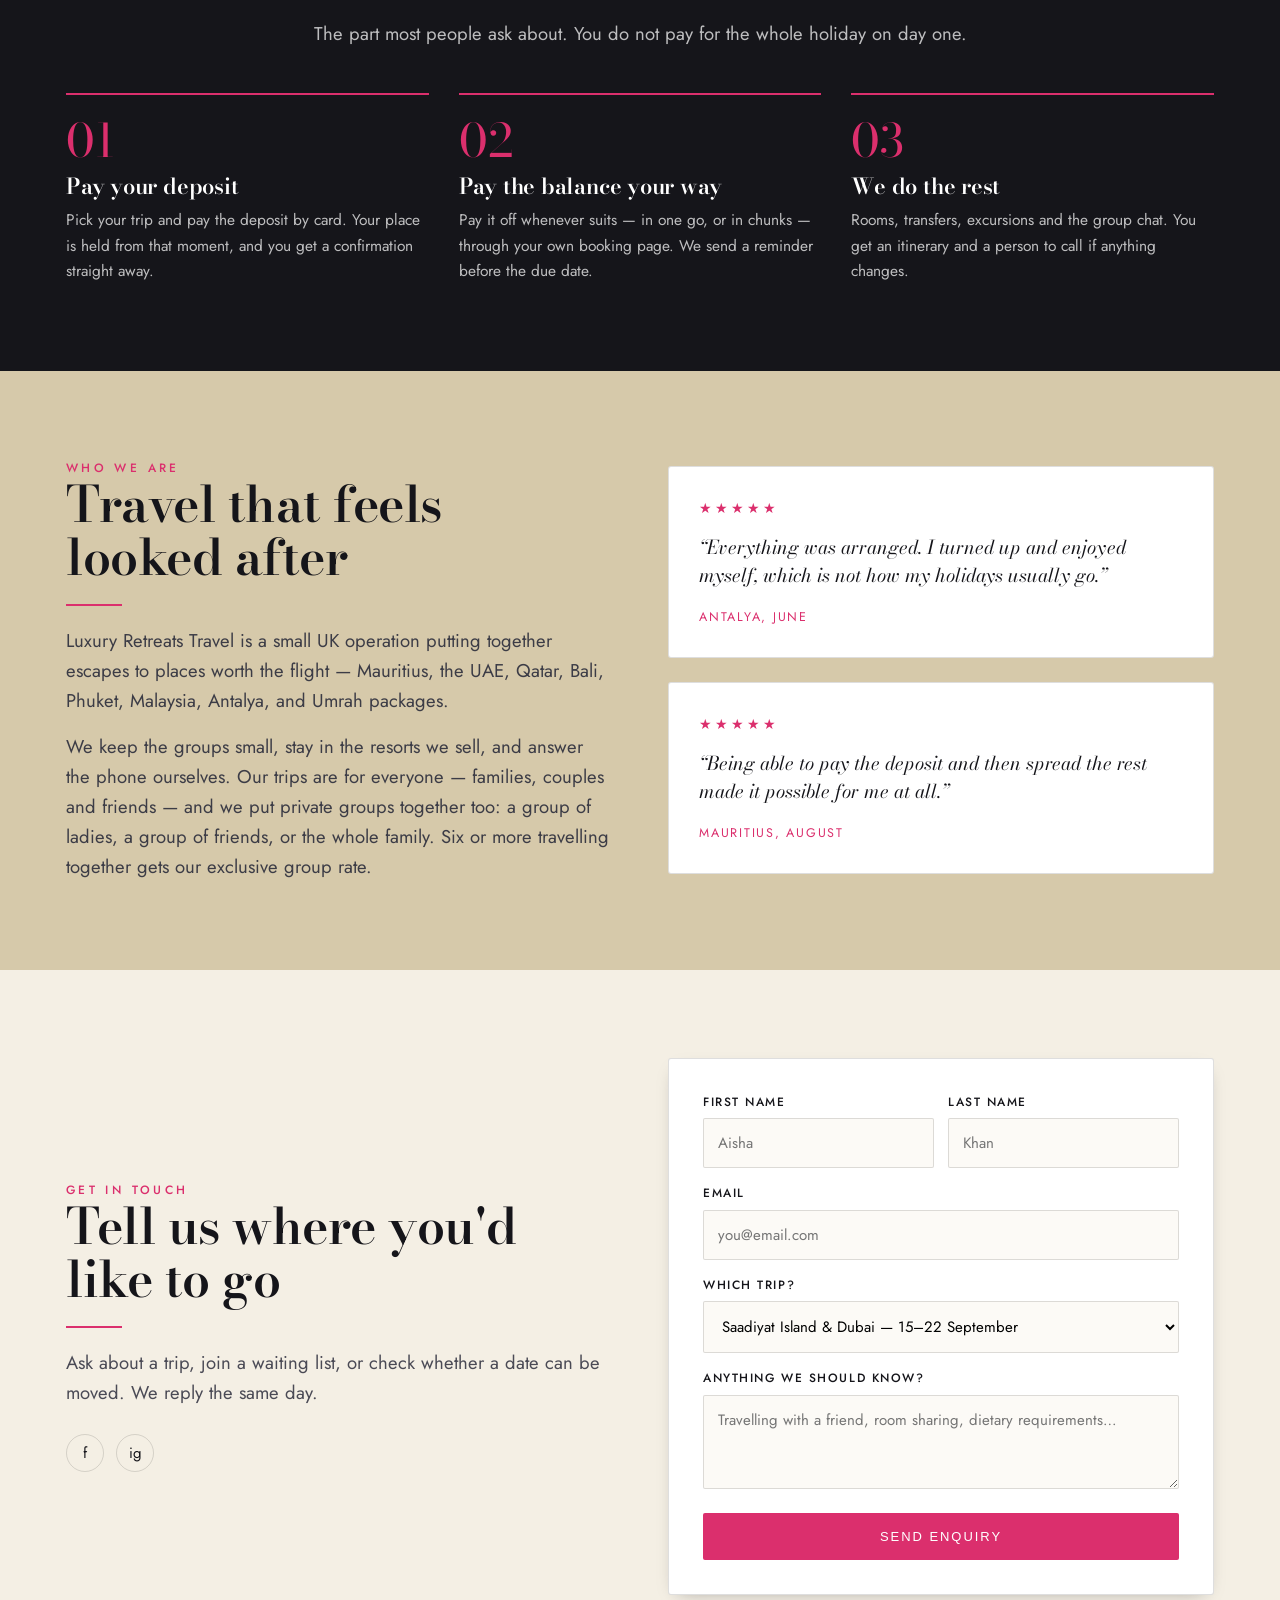
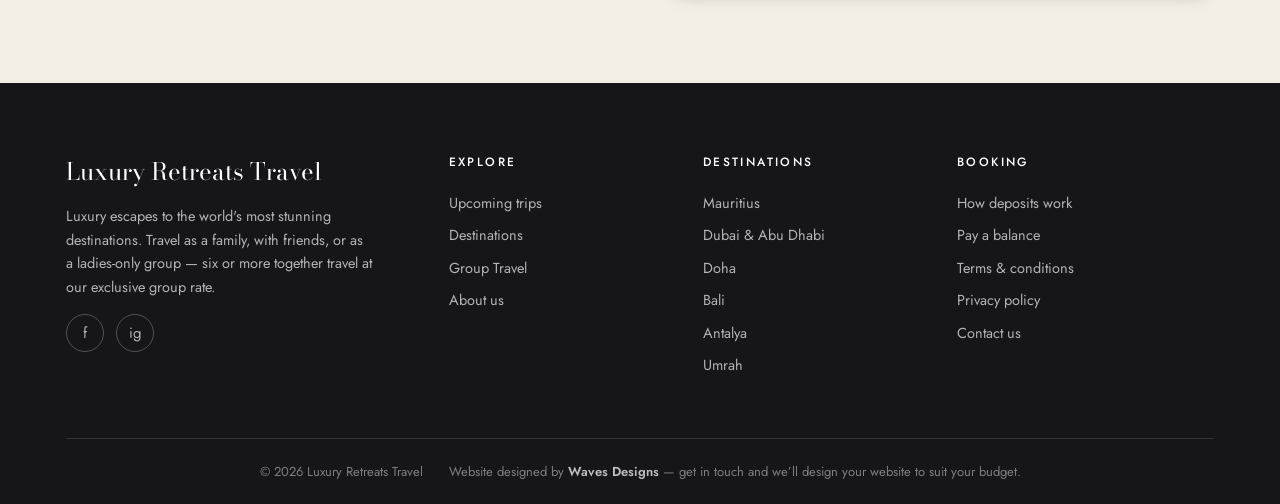
==== commit b2af8c64: "Saadiyat trip is open to everyone: drop the ladies-only copy and reset the flyer strapline" ====
--- a/index.html
+++ b/index.html
@@ -78,7 +78,7 @@
     <div class="trips two">
       <article class="trip">
         <div class="trip-img">
-          <span class="tag">Ladies only</span>
+          <span class="tag">Two cities, one week</span>
           <a href="saadiyat.html"><img src="img/al-saadyat-marine-national-park-beach-area-from-above.jpg" alt="Saadiyat Island and Dubai"></a>
         </div>
         <div class="trip-body">
@@ -88,7 +88,7 @@
           <ul class="incl">
             <li>3 nights Park Hyatt, Saadiyat Island</li>
             <li>4 nights Swiss&ocirc;tel Al Murooj, Downtown Dubai</li>
-            <li>Women-only group and rooming</li>
+            <li>Open to everyone — couples, friends and family</li>
             <li>Flights not included</li>
           </ul>
           <div class="price-row">
--- a/style.css
+++ b/style.css
@@ -21,7 +21,12 @@
 a{color:inherit;text-decoration:none}
 .wrap{max-width:1200px;margin:0 auto;padding:0 26px}
 
-h1,h2,h3,.serif{font-family:var(--serif);font-weight:600;line-height:1.06;letter-spacing:-.01em}
+/* Bodoni Moda is a variable font with an optical-size axis. Left on auto the
+   browser winds it up to opsz 96 on display headings, and at that setting the
+   hairlines get so thin that the italic lowercase v loses its left stroke —
+   "Travel" reads as "Trarel". Pinning the optical size keeps the strokes solid. */
+h1,h2,h3,.serif{font-family:var(--serif);font-weight:600;line-height:1.06;letter-spacing:-.01em;
+  font-optical-sizing:none;font-variation-settings:"opsz" 16}
 h1{font-size:clamp(40px,6.4vw,80px)}
 h2{font-size:clamp(31px,4.1vw,50px)}
 h3{font-size:22px}
@@ -149,8 +154,8 @@
 .gt-art{position:relative}
 .gt-art img{border-radius:3px;box-shadow:var(--shadow)}
 .gt-art .float{position:absolute;bottom:-26px;left:-26px;background:var(--pink);color:#fff;padding:20px 24px;
-  border-radius:3px;max-width:230px;box-shadow:var(--shadow)}
-.gt-art .float b{font-family:var(--serif);font-size:27px;display:block;line-height:1}
+  border-radius:3px;max-width:250px;box-shadow:var(--shadow)}
+.gt-art .float b{font-family:var(--serif);font-size:27px;display:block;line-height:1;white-space:nowrap}
 .gt-art .float span{font-size:12px;letter-spacing:.14em;text-transform:uppercase}
 
 /* ---------- destinations ---------- */
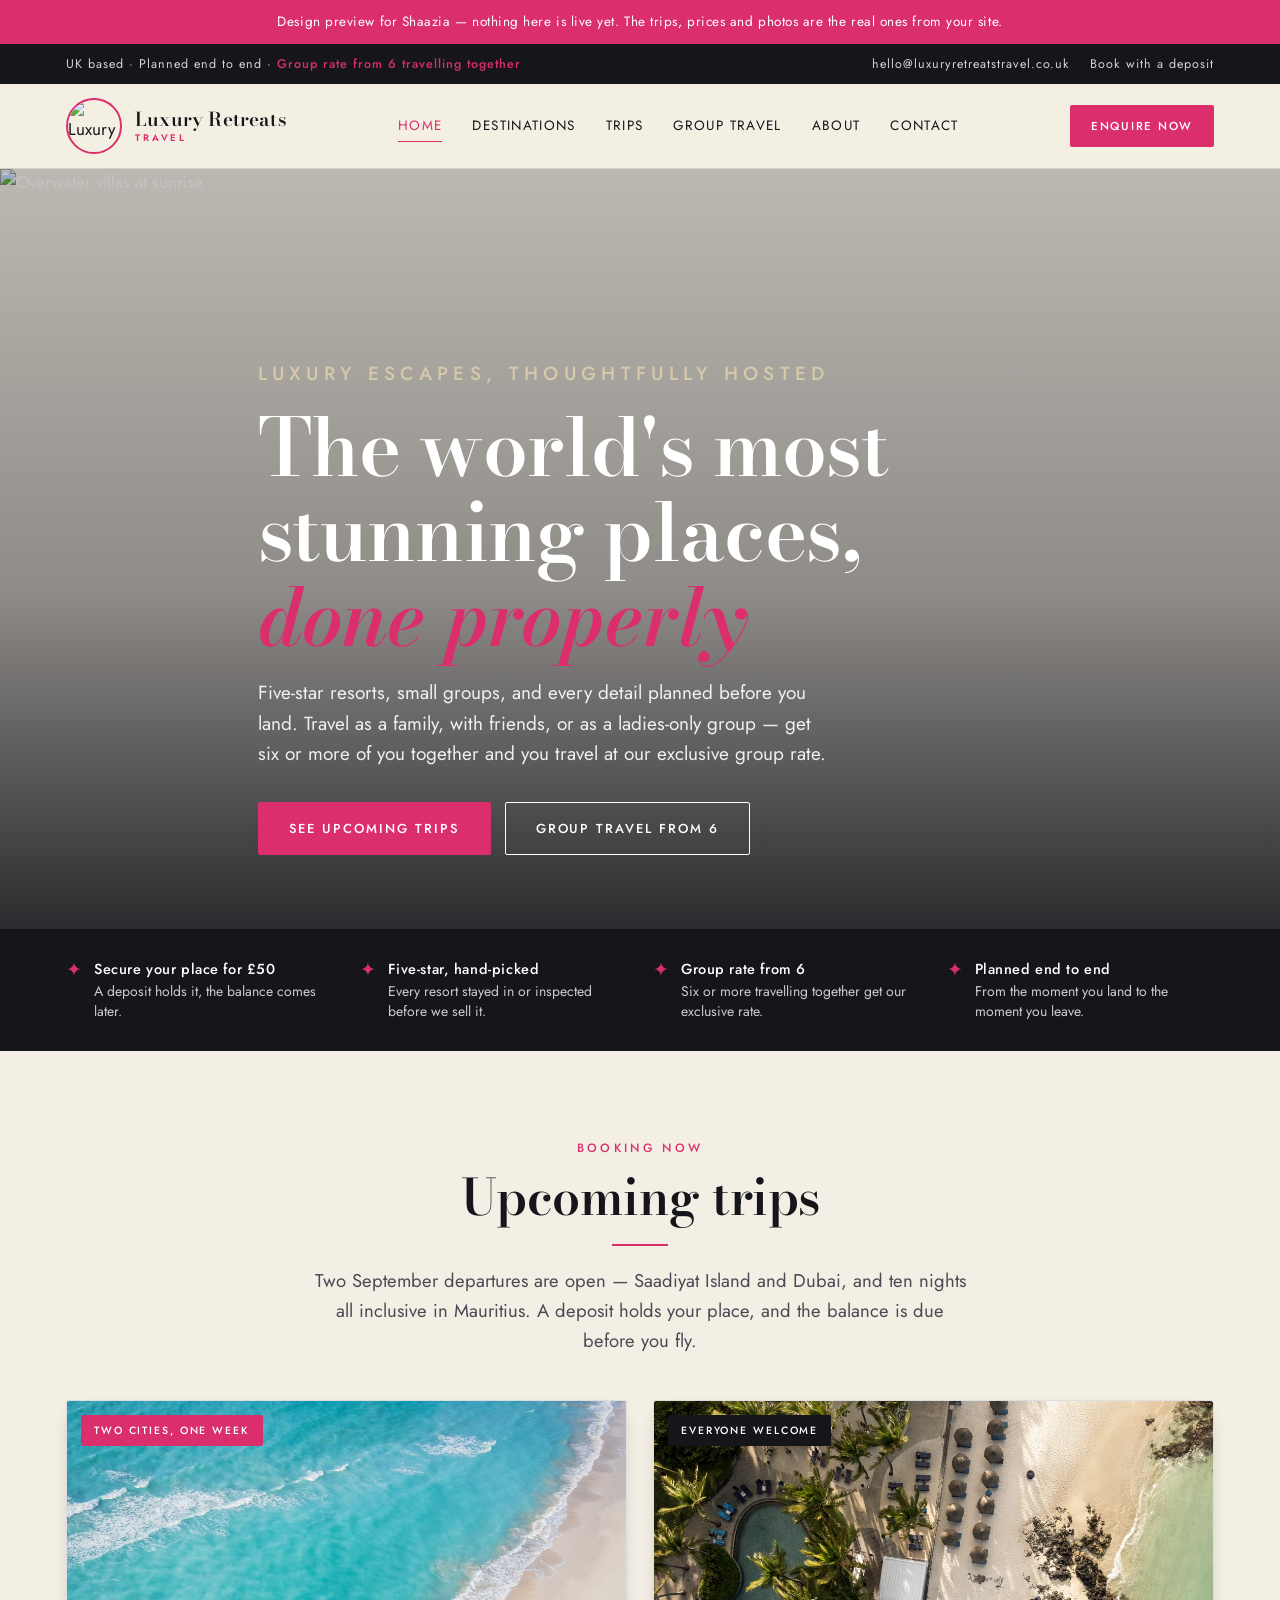
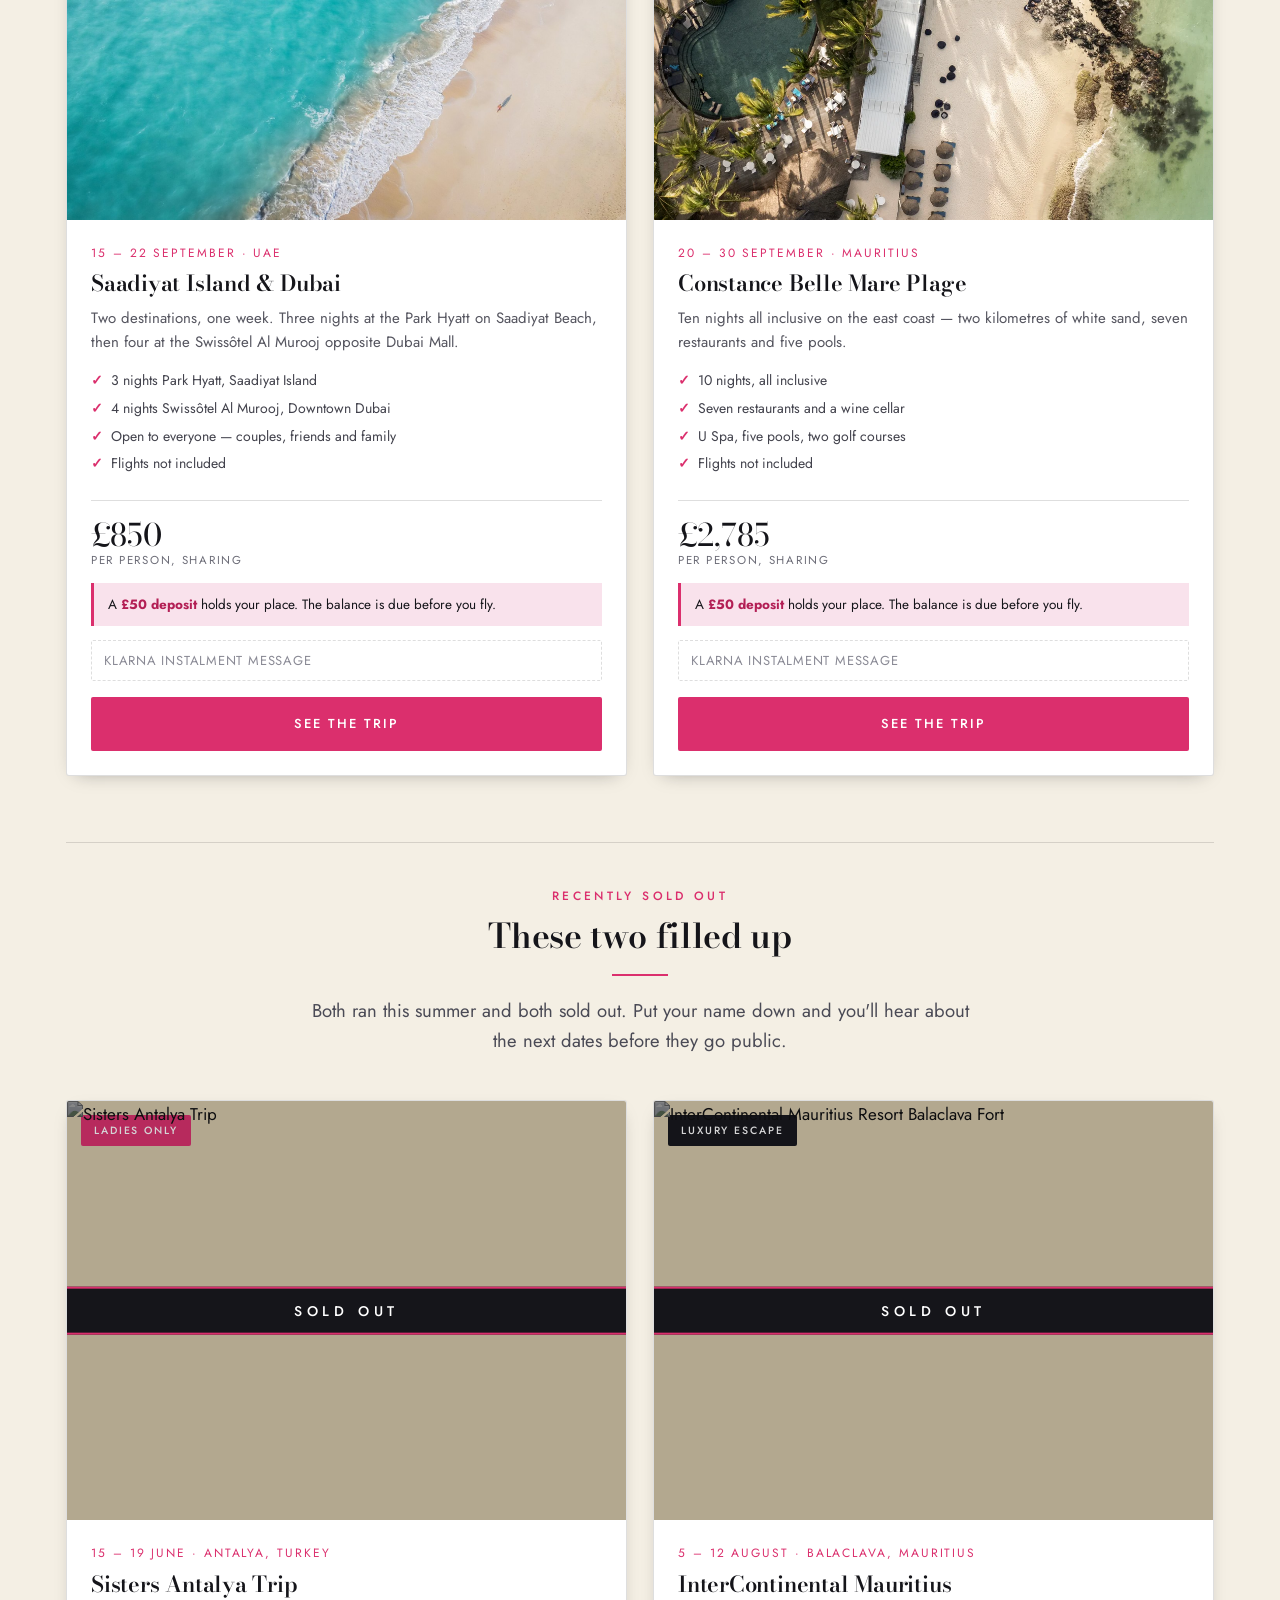
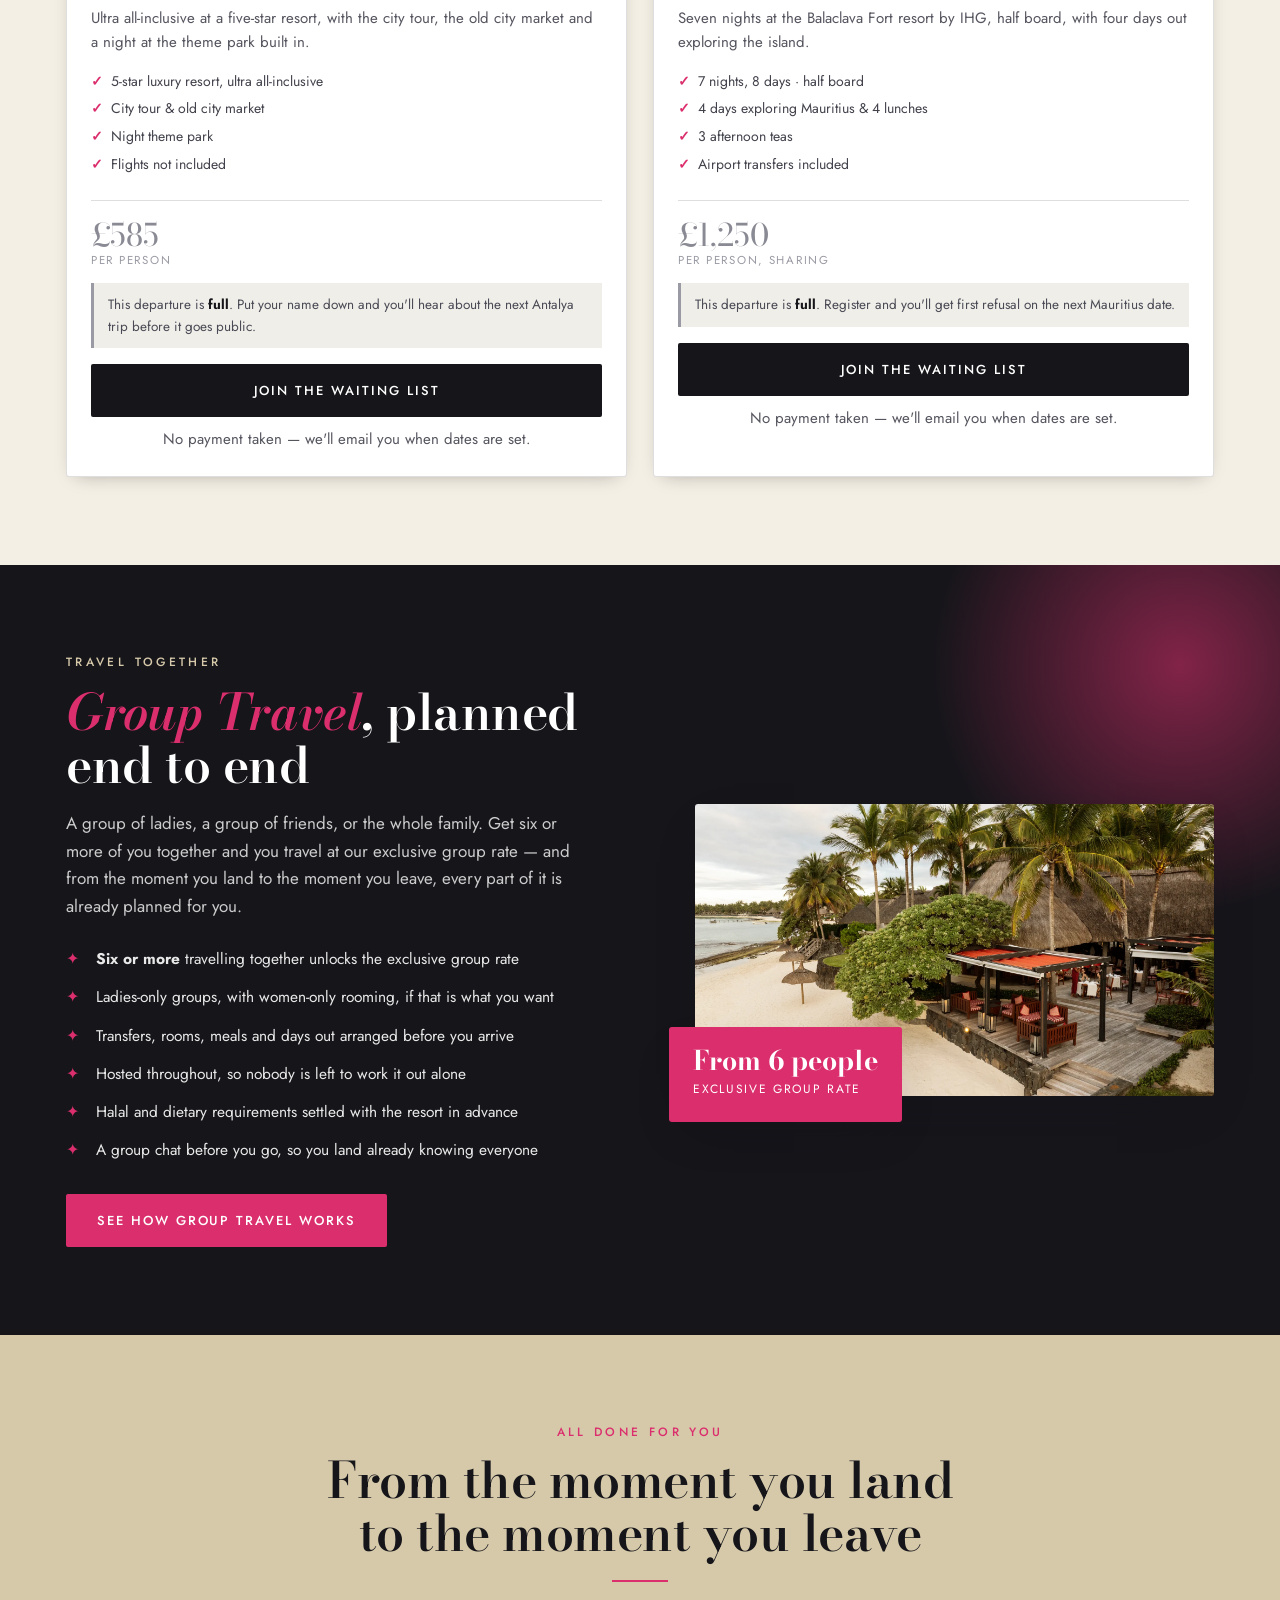
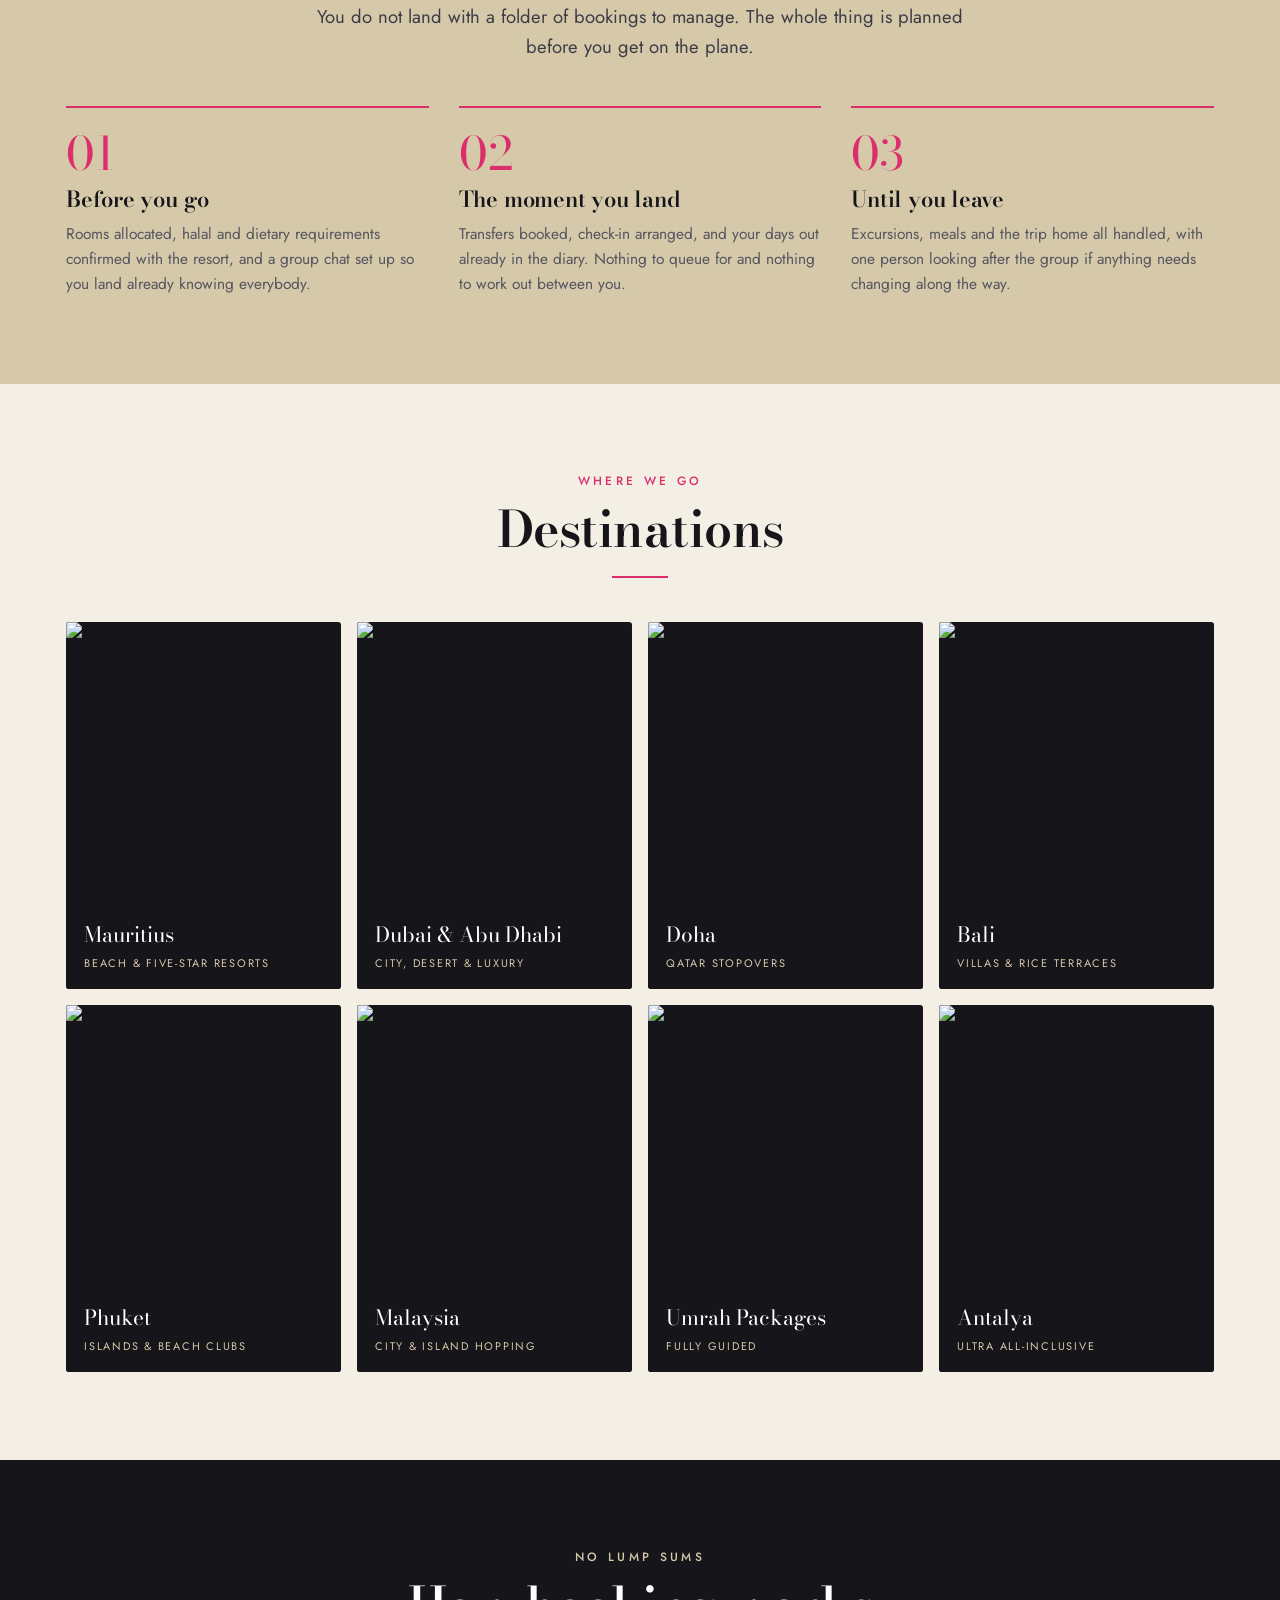
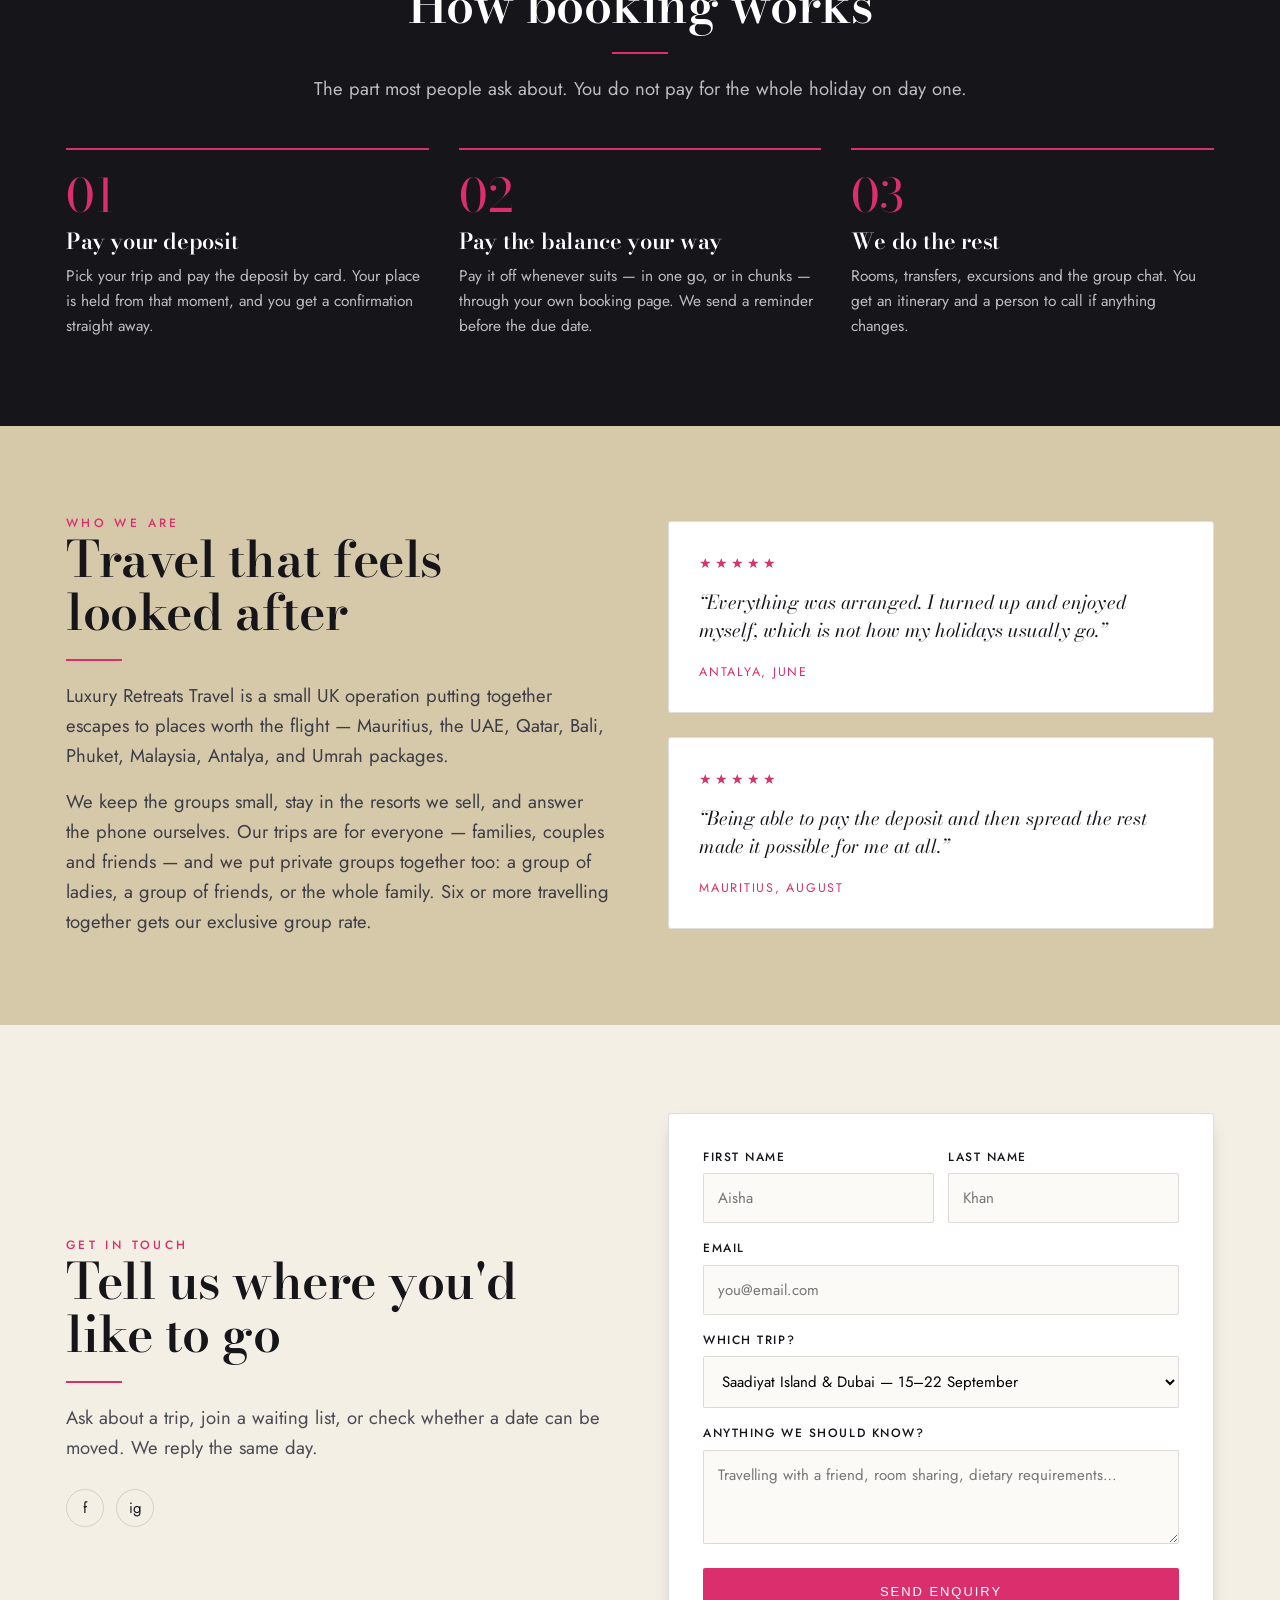
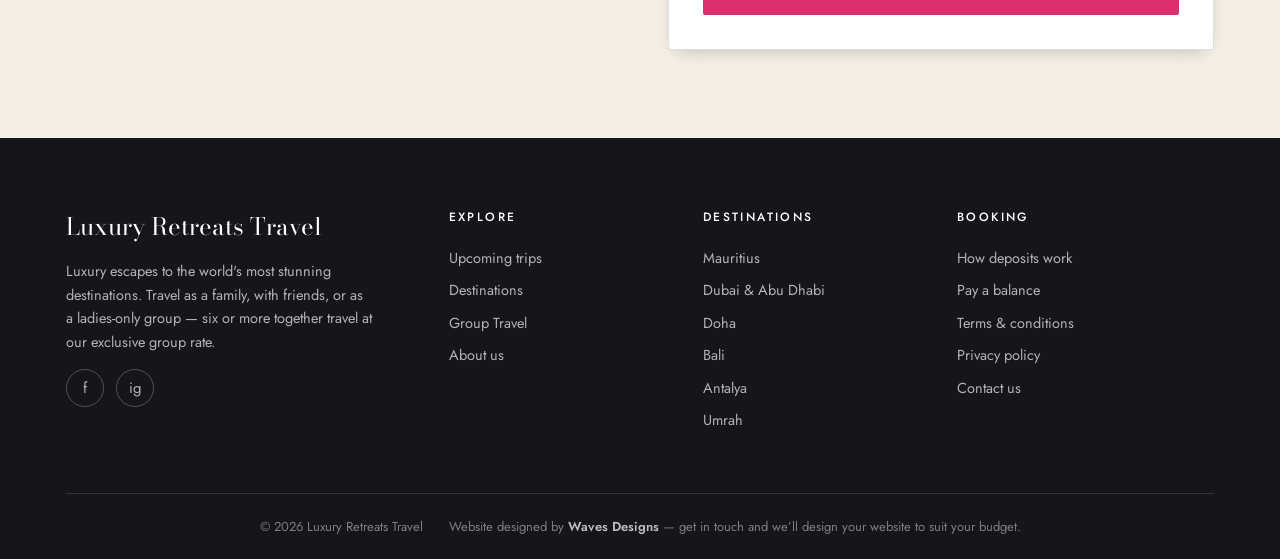
==== commit 9d39ace7: "Klarna instalment note beside every live trip, plus a pay-in-full button Klarna can only spread an a" ====
--- a/index.html
+++ b/index.html
@@ -95,6 +95,7 @@
             <div class="price">&pound;850<small>per person, sharing</small></div>
           </div>
           <div class="dep">A <b>&pound;50 deposit</b> holds your place. The balance is due before you fly.</div>
+          <div class="klarna-slot" data-trip="saadiyat">Klarna instalment message</div>
           <a href="saadiyat.html" class="btn btn-pink">See the trip</a>
         </div>
       </article>
@@ -118,6 +119,7 @@
             <div class="price">&pound;2,785<small>per person, sharing</small></div>
           </div>
           <div class="dep">A <b>&pound;50 deposit</b> holds your place. The balance is due before you fly.</div>
+          <div class="klarna-slot" data-trip="belle-mare">Klarna instalment message</div>
           <a href="belle-mare.html" class="btn btn-pink">See the trip</a>
         </div>
       </article>
--- a/style.css
+++ b/style.css
@@ -37,7 +37,11 @@
 /* ---------- buttons ---------- */
 .btn{display:inline-flex;align-items:center;justify-content:center;gap:9px;padding:15px 30px;border-radius:2px;
      font-size:13px;letter-spacing:.15em;text-transform:uppercase;font-weight:500;border:1px solid transparent;
-     transition:.22s ease;cursor:pointer;white-space:nowrap}
+     transition:.22s ease;cursor:pointer;white-space:nowrap;
+     /* every .btn used to be an <a>. The Stripe pay buttons are real <button>
+        elements, which come with the browser's own grey face and black text --
+        so say it explicitly rather than relying on an anchor's transparency. */
+     background:transparent;color:inherit}
 .btn-pink{background:var(--pink);color:#fff}
 .btn-pink:hover{background:var(--pink-deep)}
 .btn-ink{background:var(--ink);color:#fff}
@@ -308,3 +312,17 @@
 .trips.two{grid-template-columns:repeat(2,1fr)}
 @media(max-width:980px){ .trips.two{grid-template-columns:1fr} }
 .pastwrap{margin-top:66px;padding-top:44px;border-top:1px solid var(--line)}
+
+/* ---------- Klarna instalment message ---------- */
+/* Stripe's Payment Method Messaging Element mounts into .lrt-klarna. It draws
+   its own Klarna-approved wording, so we only own the box around it. In the
+   preview these are static stand-ins showing where the message lands. */
+.lrt-klarna{margin-top:14px;min-height:1px}
+.priceband .lrt-klarna{max-width:44ch}
+.trip-body .lrt-klarna{margin-top:10px}
+.klarna-slot{margin-top:14px;font-size:13px;letter-spacing:.06em;text-transform:uppercase;
+  color:#8A8A95;border:1px dashed var(--line);border-radius:2px;padding:9px 12px}
+.priceband .klarna-slot{max-width:44ch;color:rgba(255,255,255,.6);
+  border-color:rgba(255,255,255,.22)}
+.pay-pair{display:flex;gap:12px;flex-wrap:wrap;align-items:center}
+.pay-pair form{margin:0}
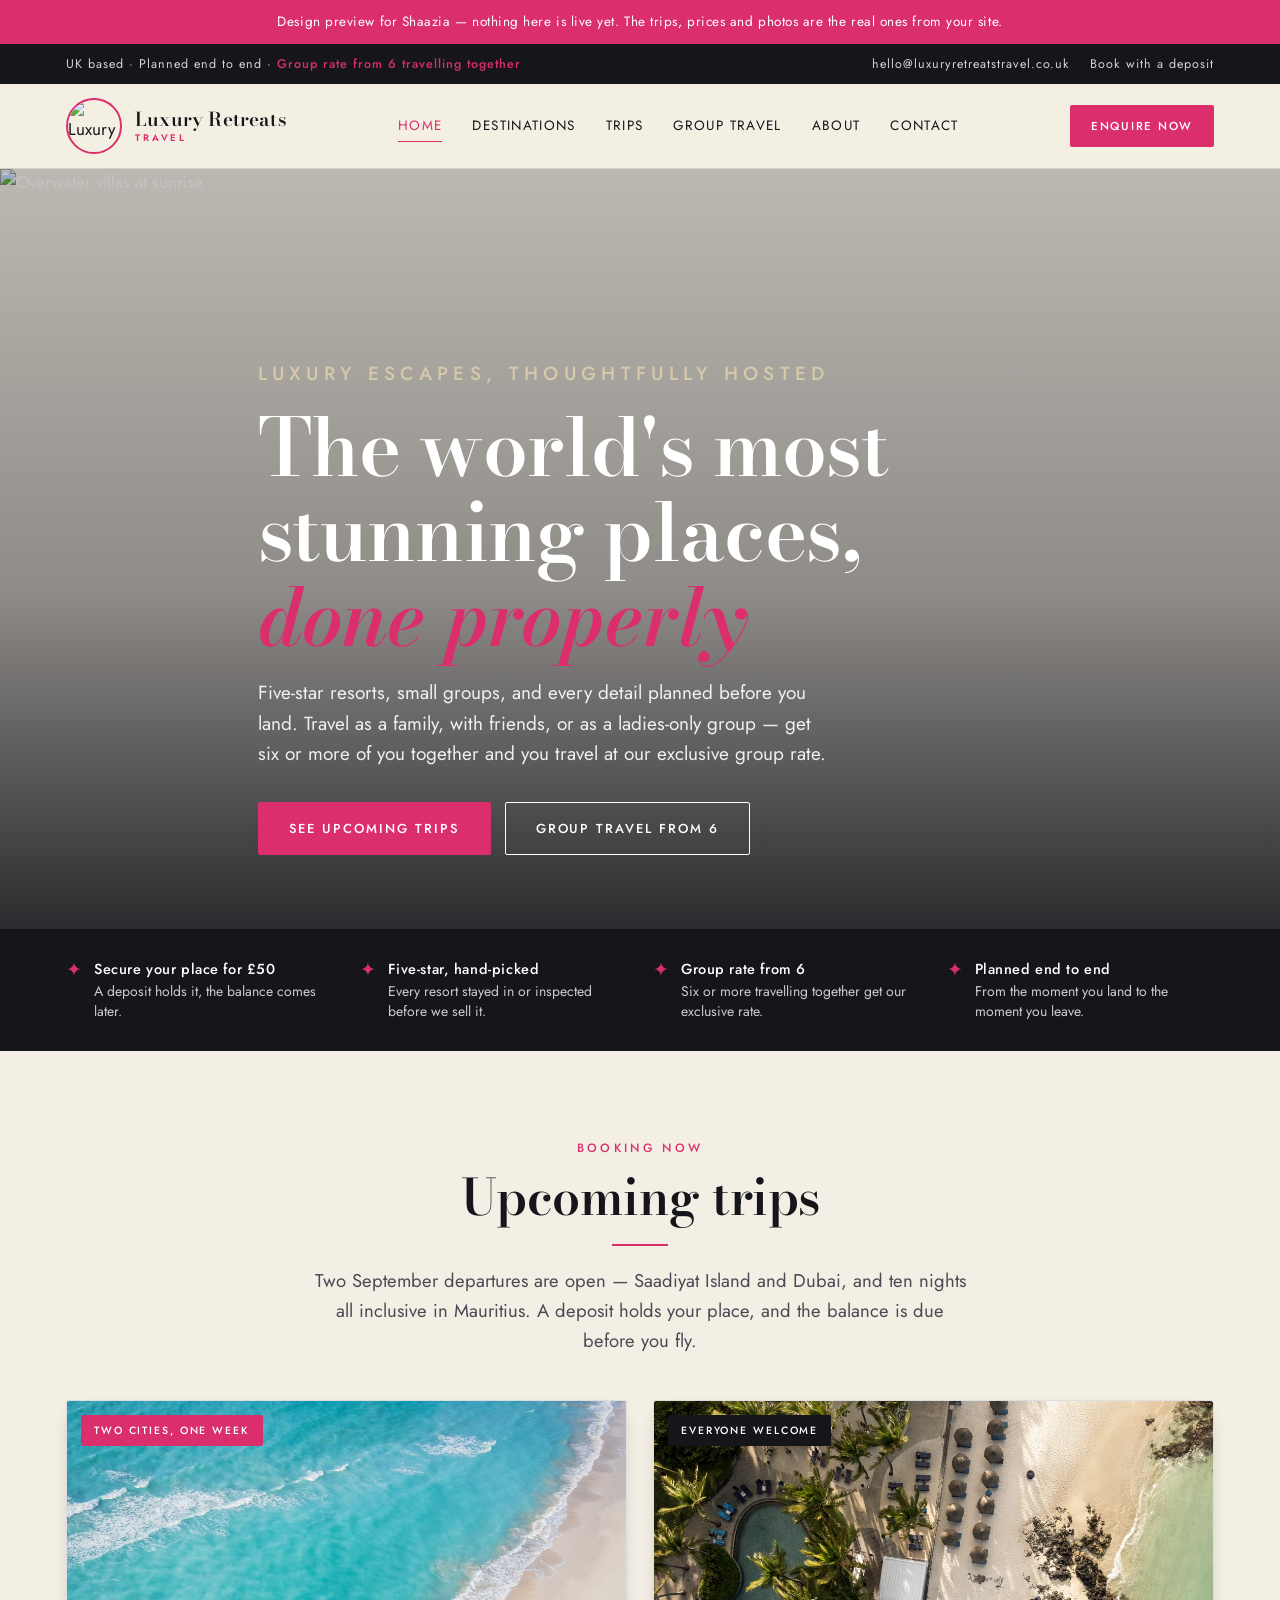
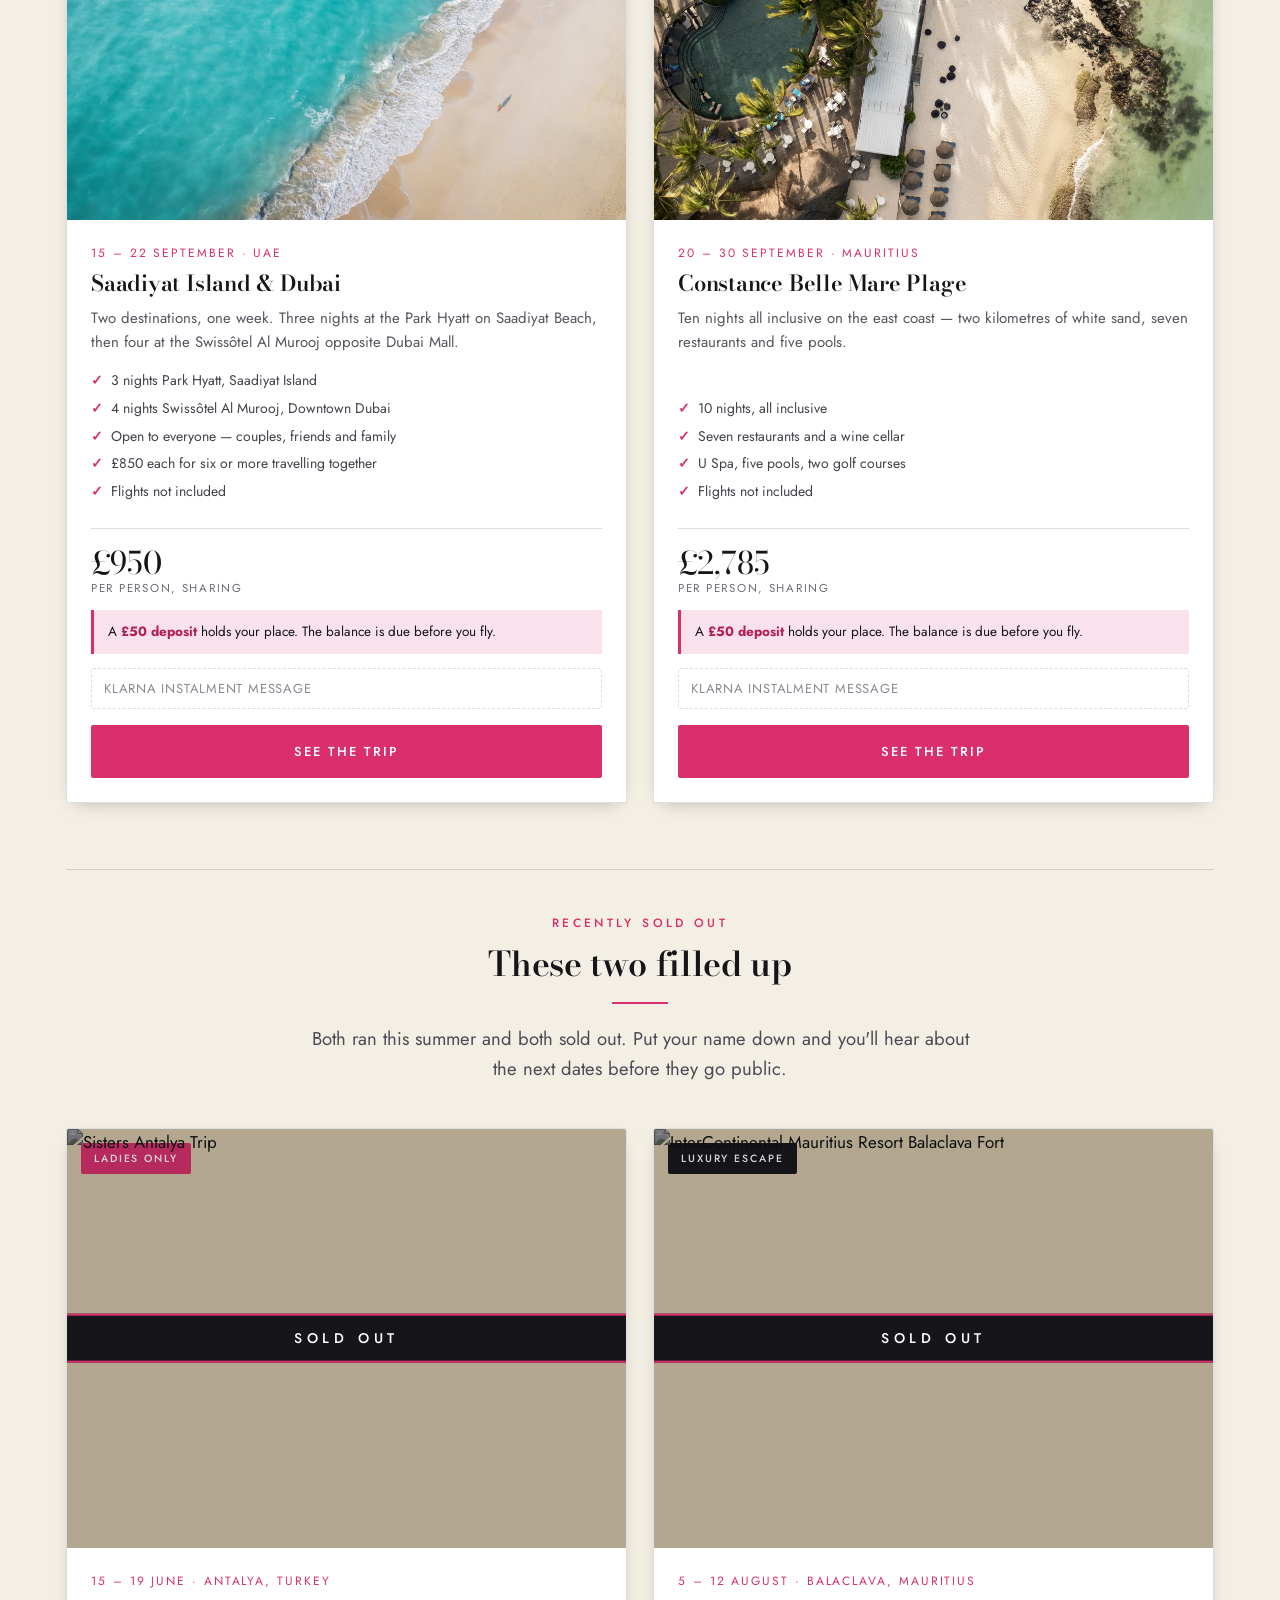
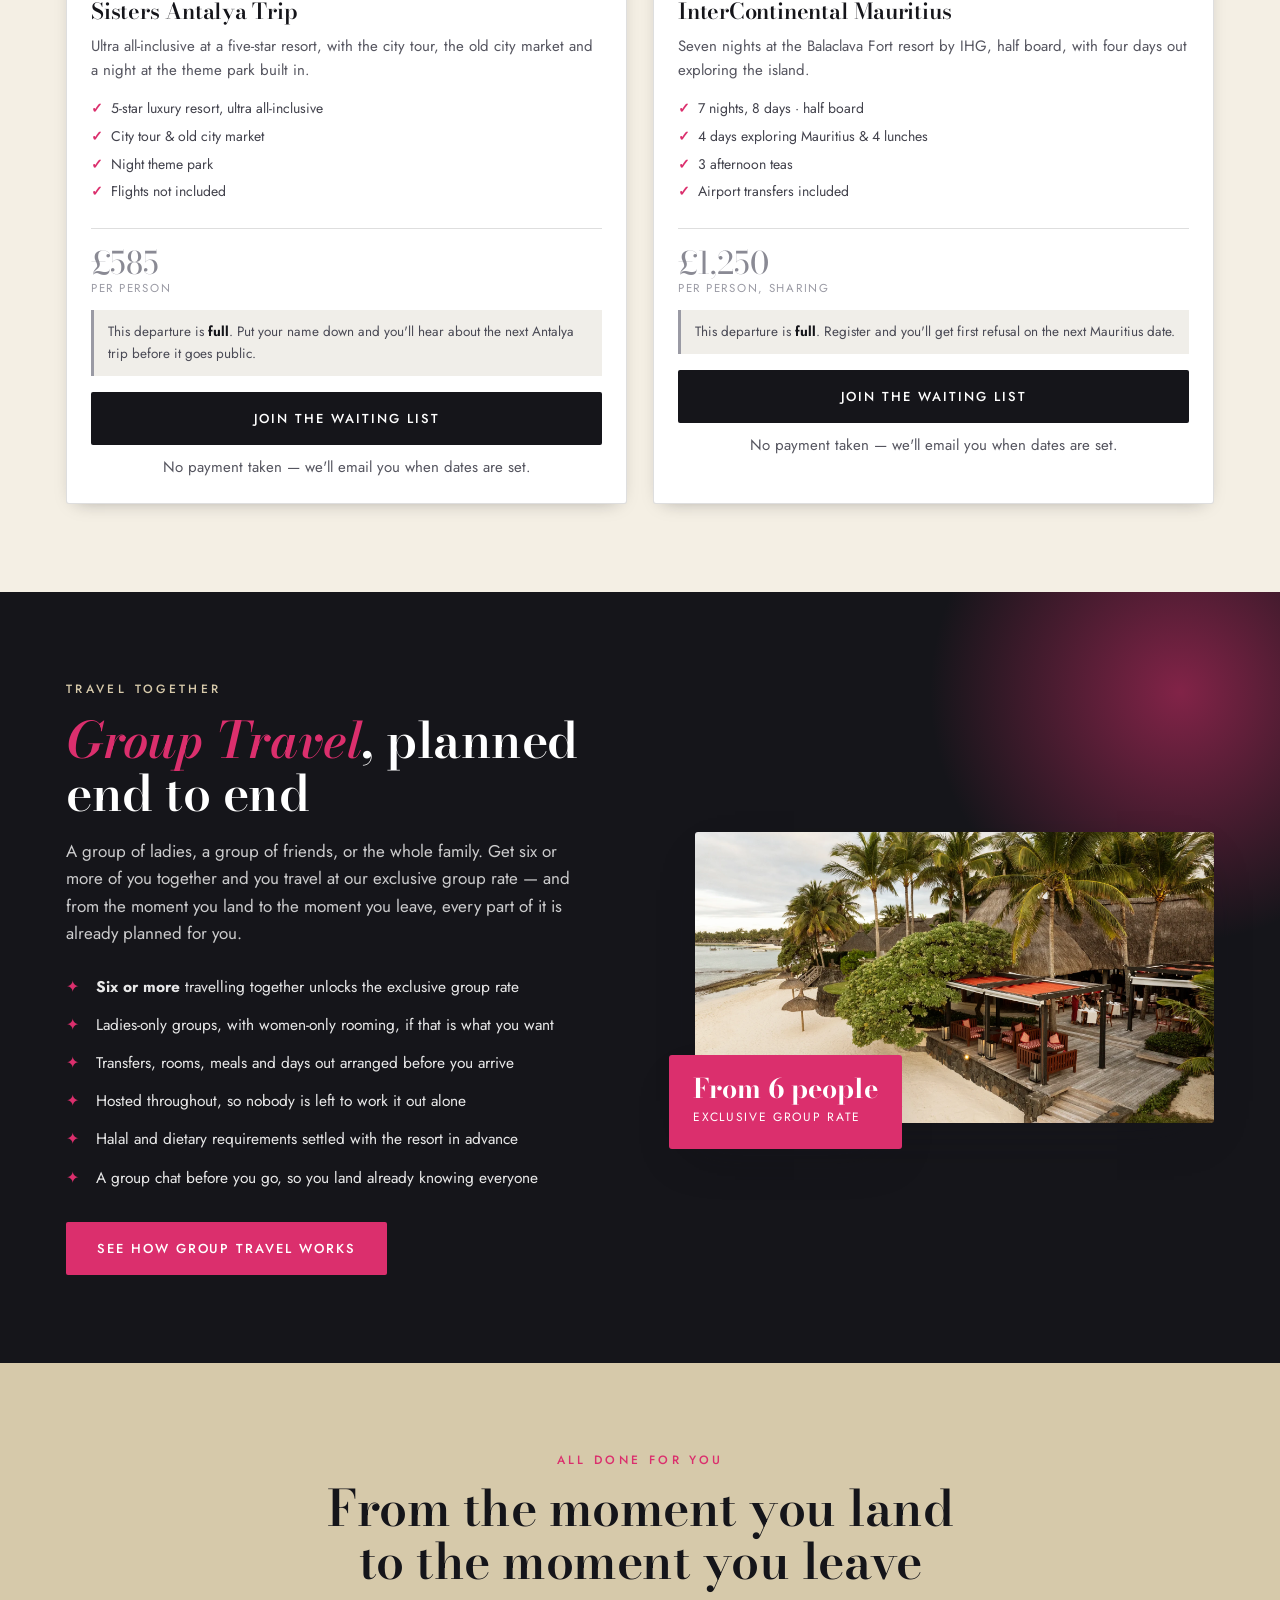
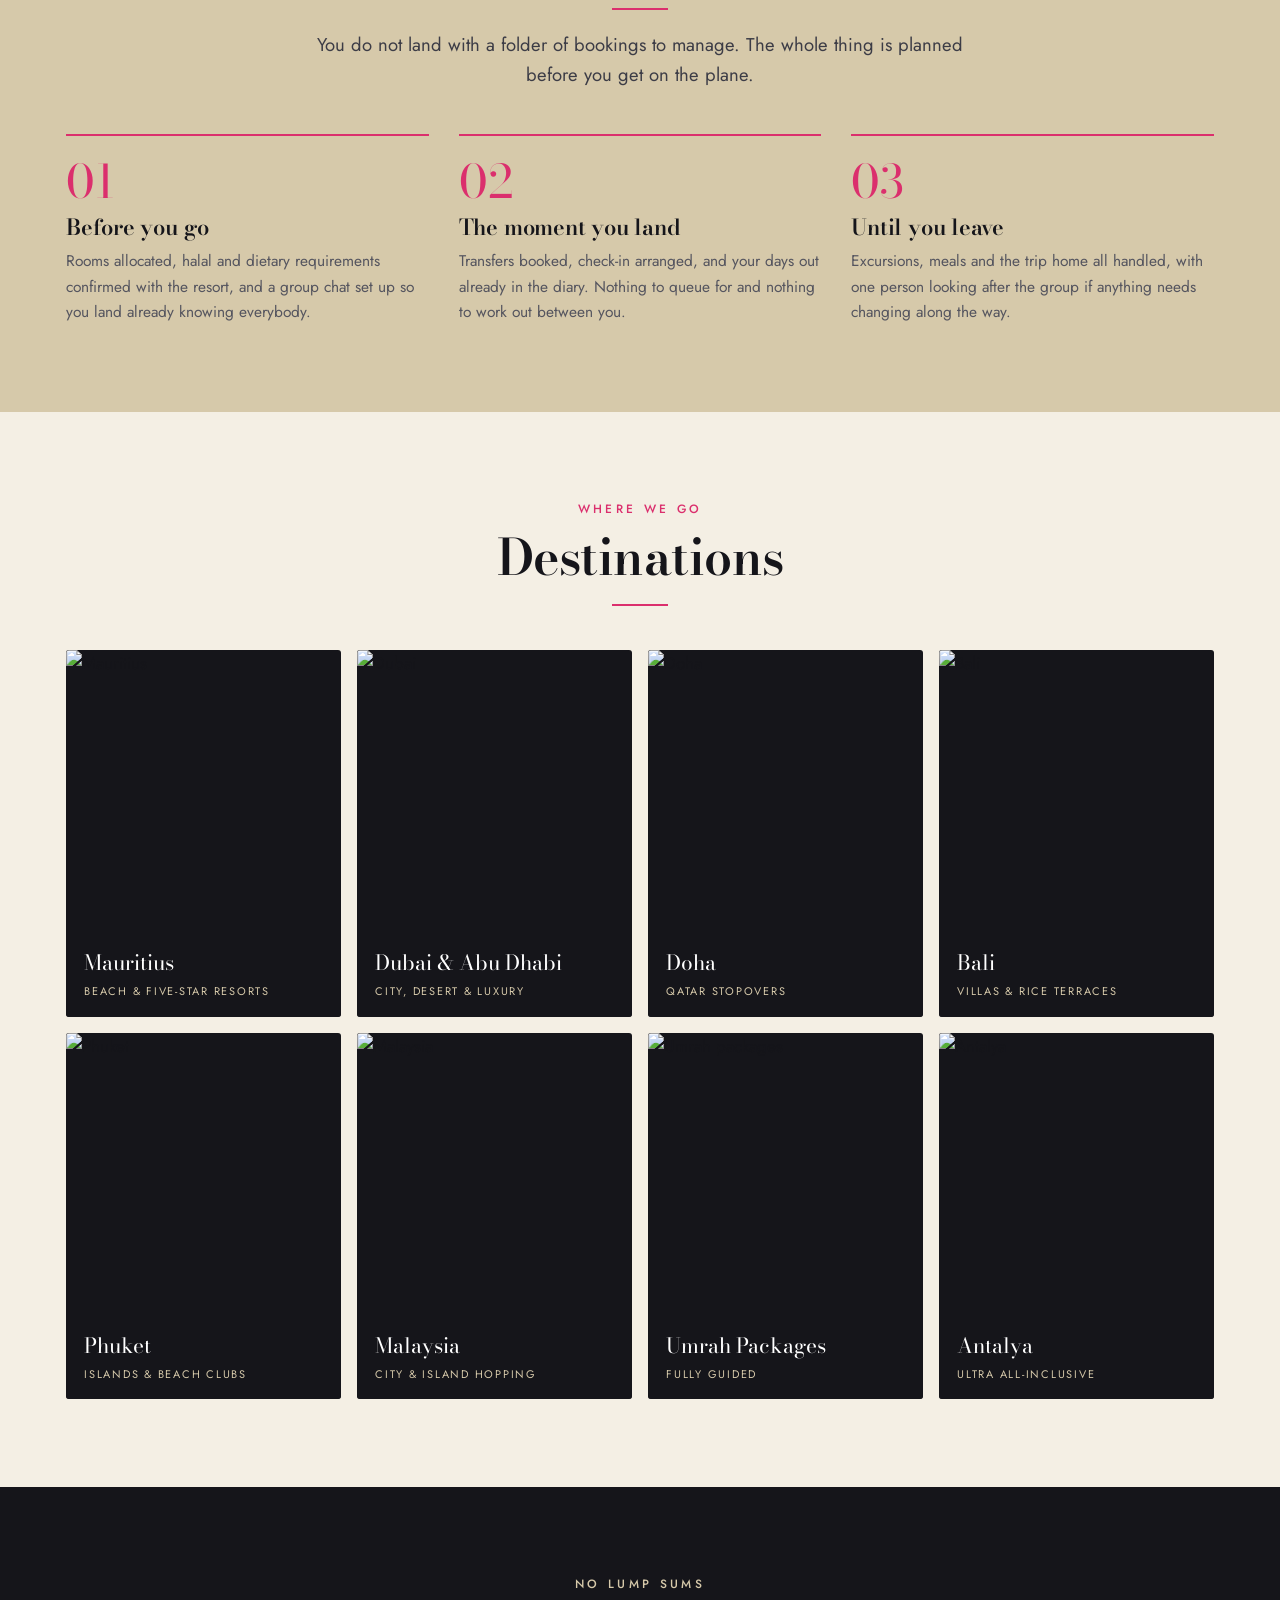
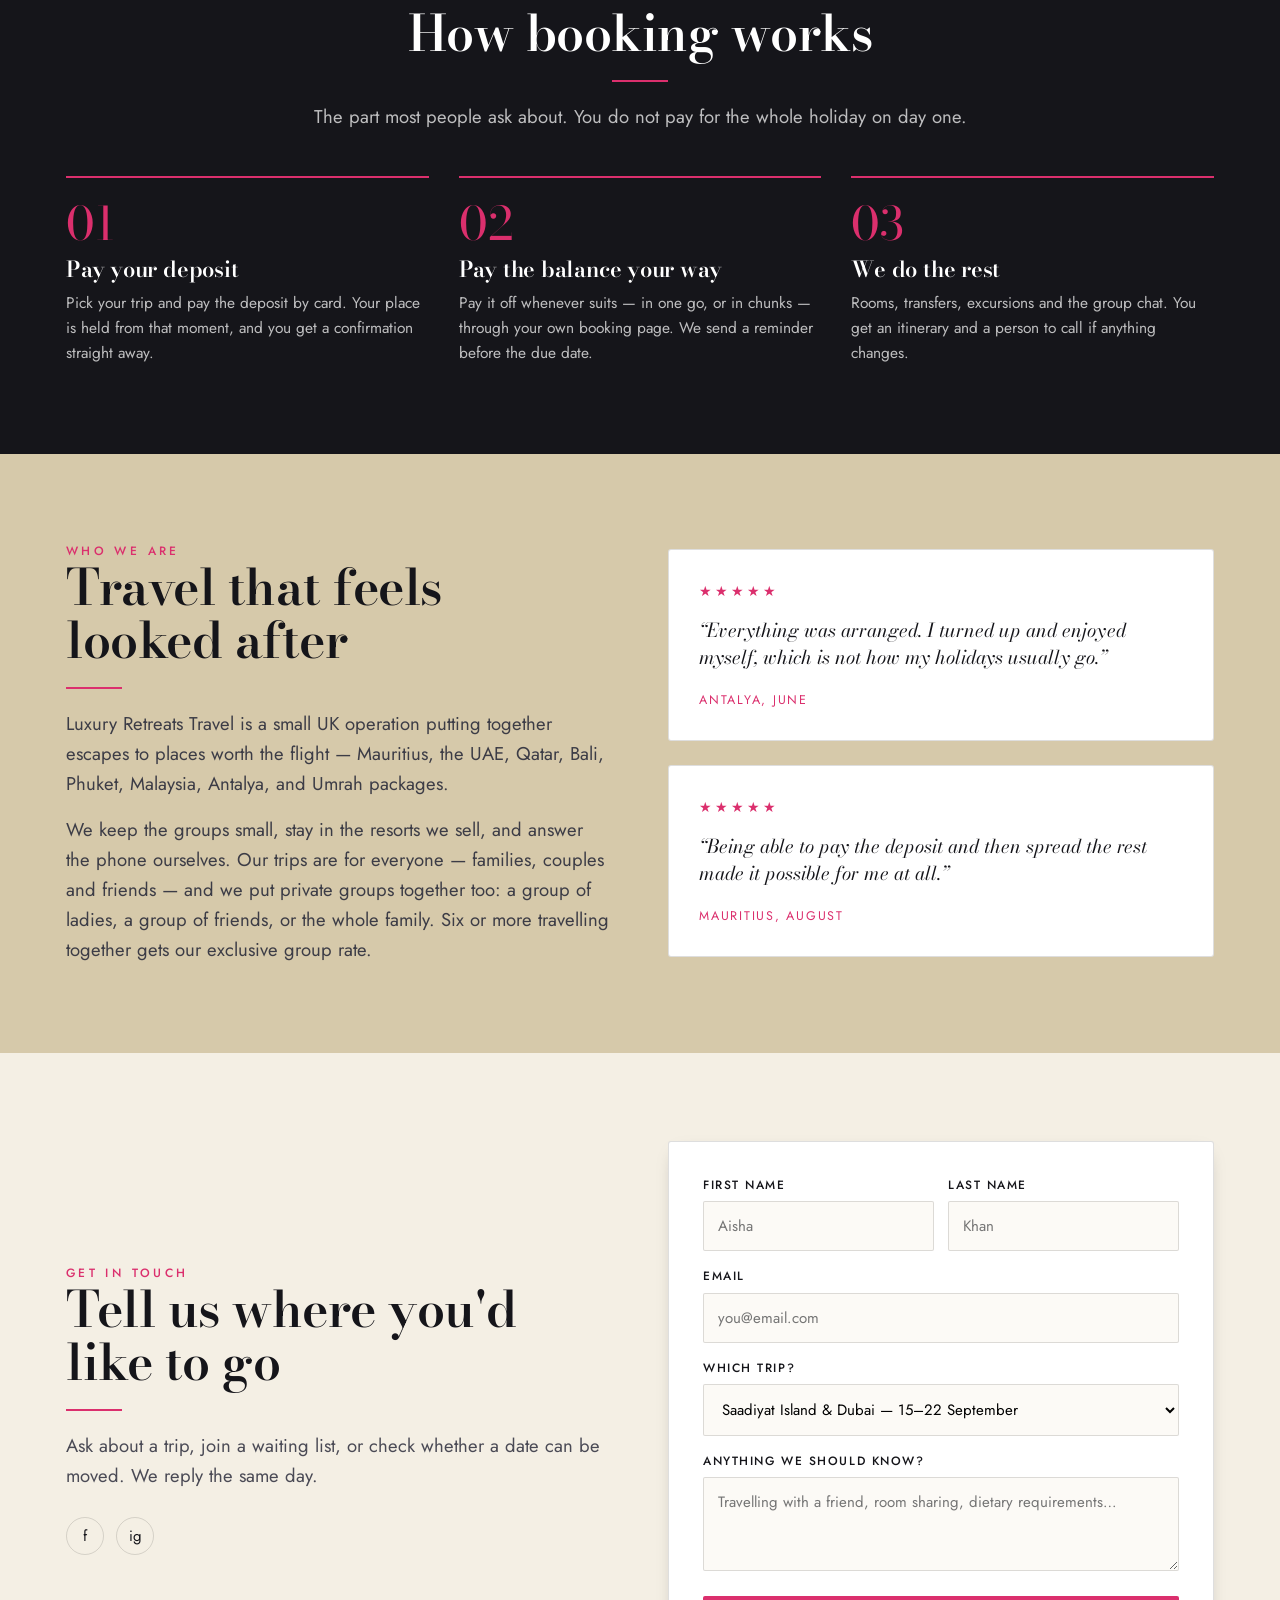
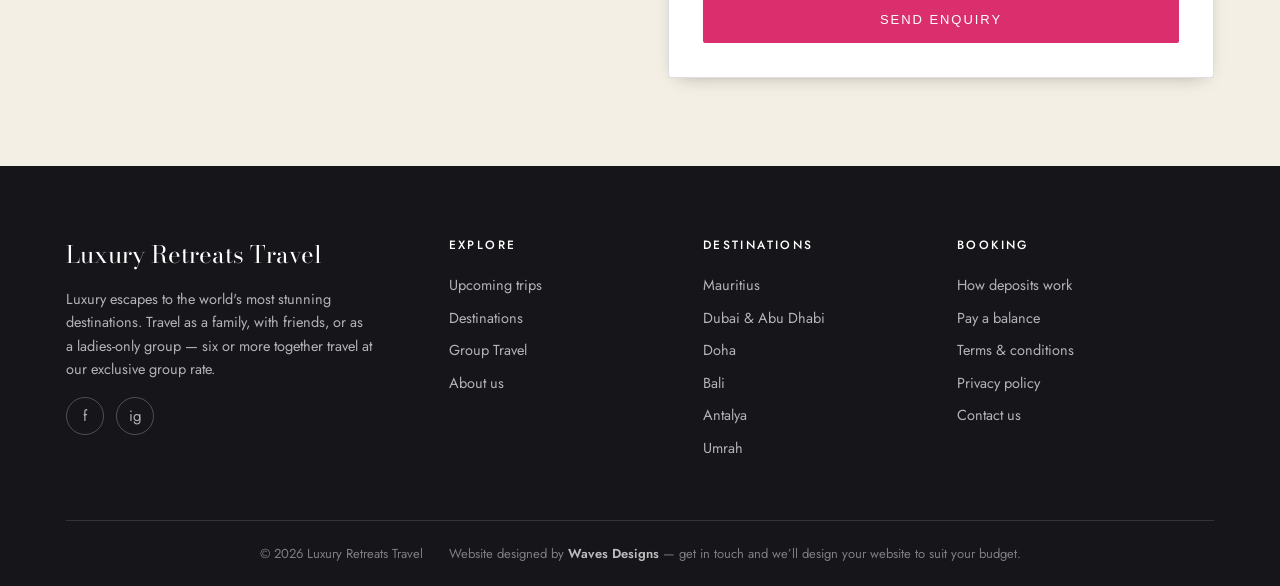
==== commit 99206c4b: "Saadiyat is 950pp with a 850 group rate from six; group travel says you bring your own group Her wor" ====
--- a/index.html
+++ b/index.html
@@ -89,10 +89,11 @@
             <li>3 nights Park Hyatt, Saadiyat Island</li>
             <li>4 nights Swiss&ocirc;tel Al Murooj, Downtown Dubai</li>
             <li>Open to everyone — couples, friends and family</li>
+            <li>&pound;850 each for six or more travelling together</li>
             <li>Flights not included</li>
           </ul>
           <div class="price-row">
-            <div class="price">&pound;850<small>per person, sharing</small></div>
+            <div class="price">&pound;950<small>per person, sharing</small></div>
           </div>
           <div class="dep">A <b>&pound;50 deposit</b> holds your place. The balance is due before you fly.</div>
           <div class="klarna-slot" data-trip="saadiyat">Klarna instalment message</div>
--- a/style.css
+++ b/style.css
@@ -326,3 +326,5 @@
   border-color:rgba(255,255,255,.22)}
 .pay-pair{display:flex;gap:12px;flex-wrap:wrap;align-items:center}
 .pay-pair form{margin:0}
+.grouprate{margin-top:8px;font-size:14px;color:var(--pink);font-weight:500;
+  letter-spacing:.02em}
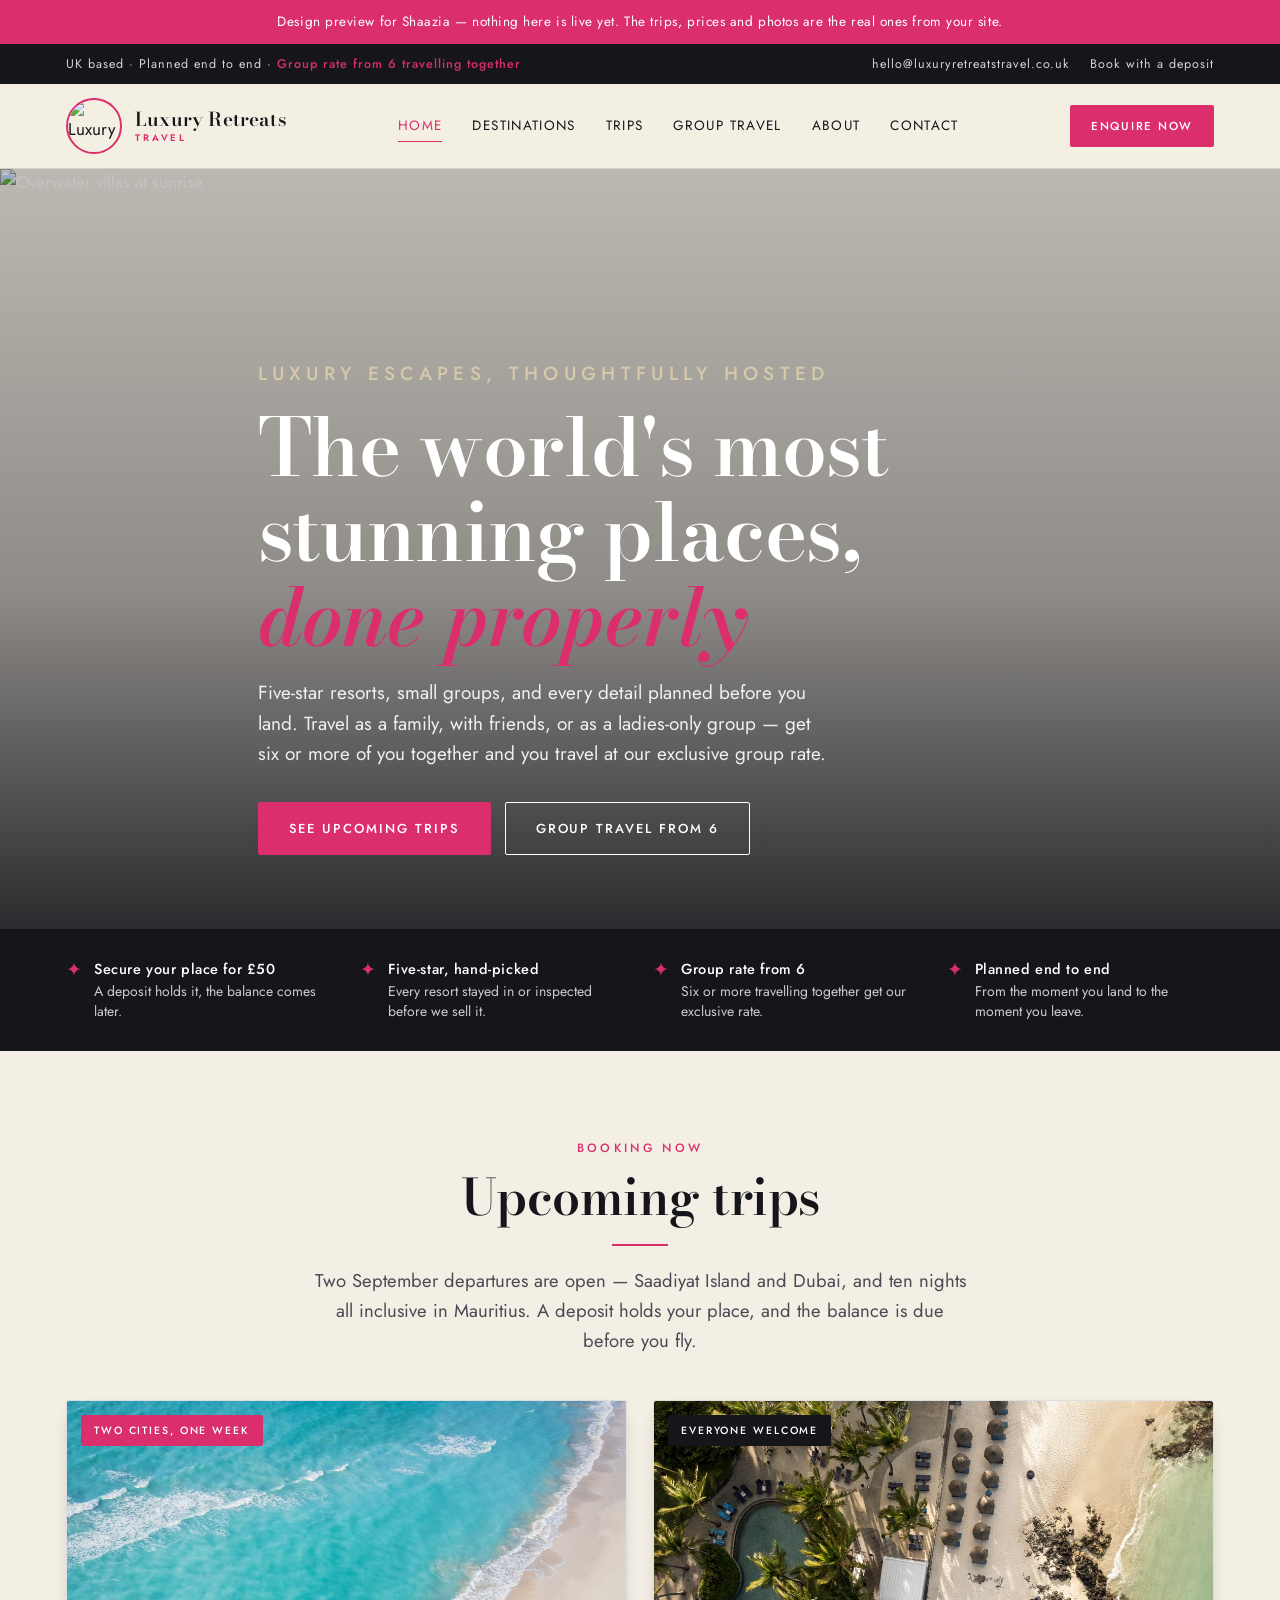
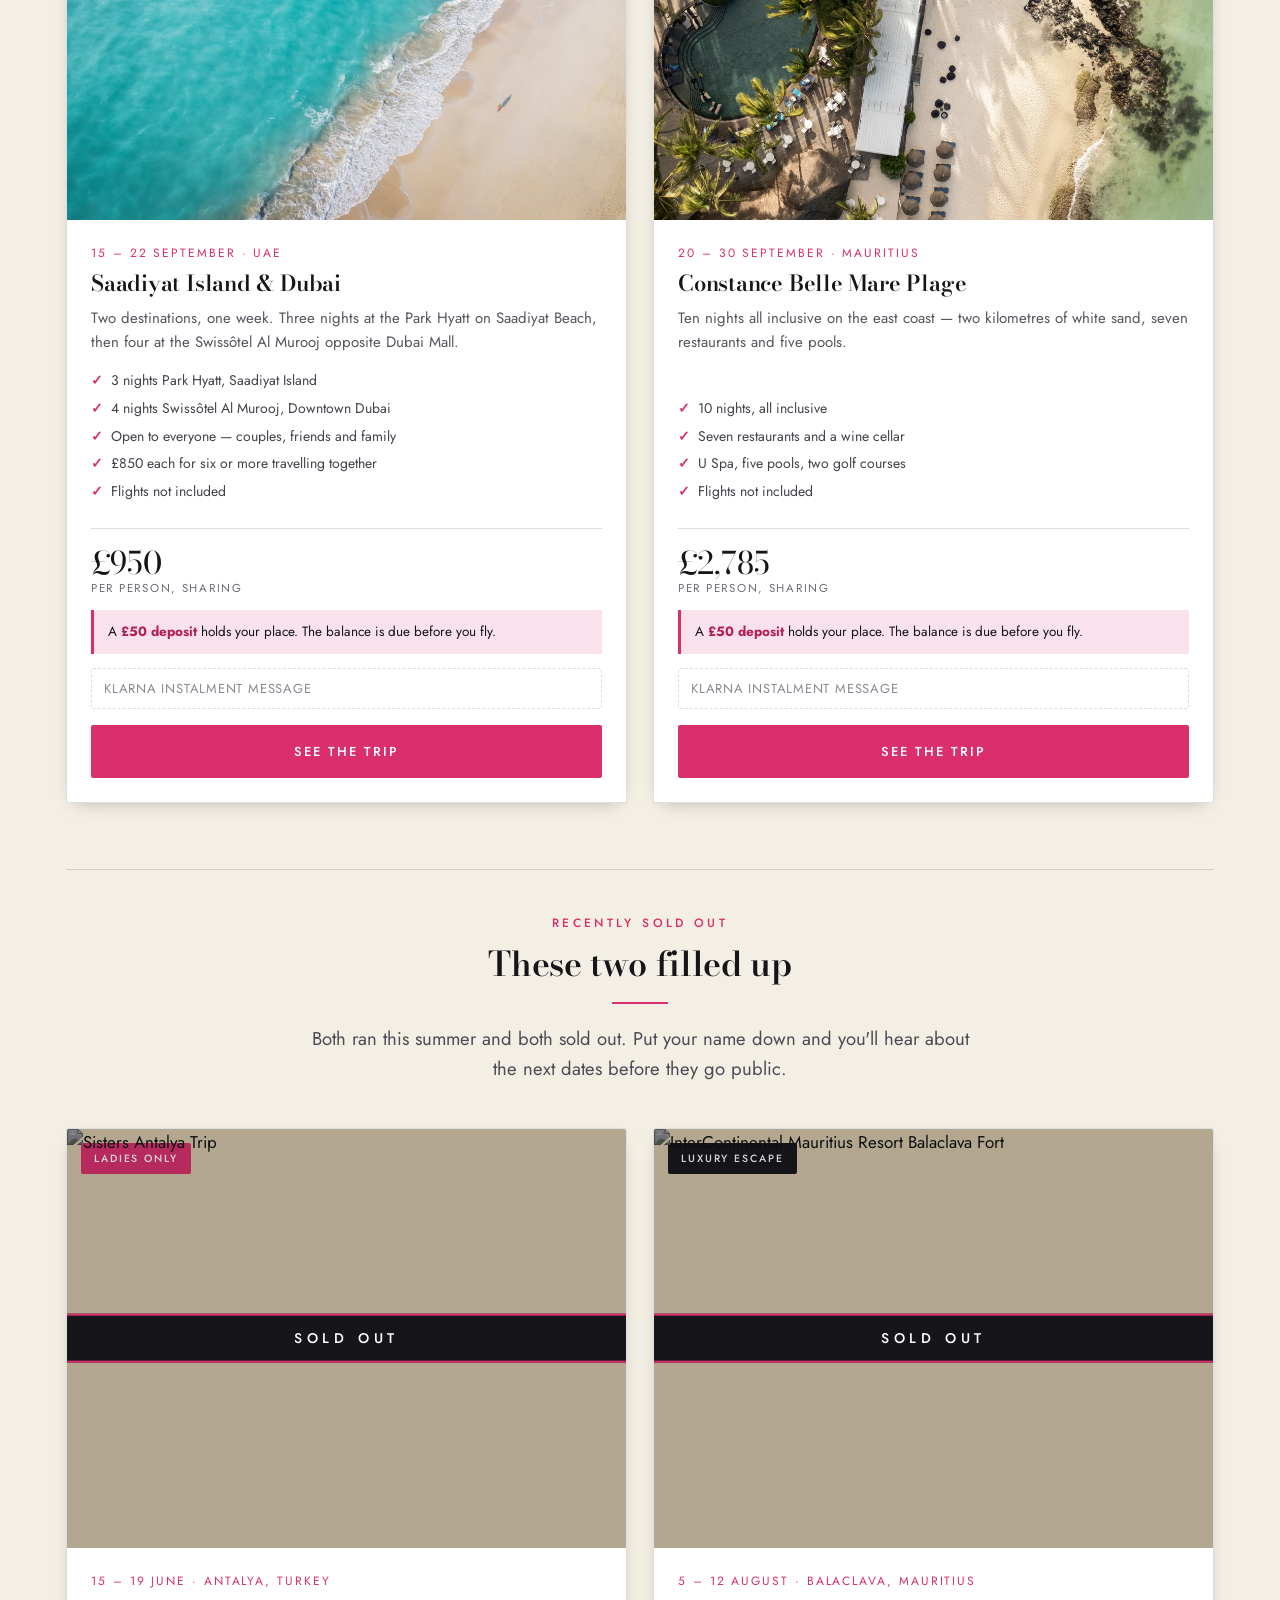
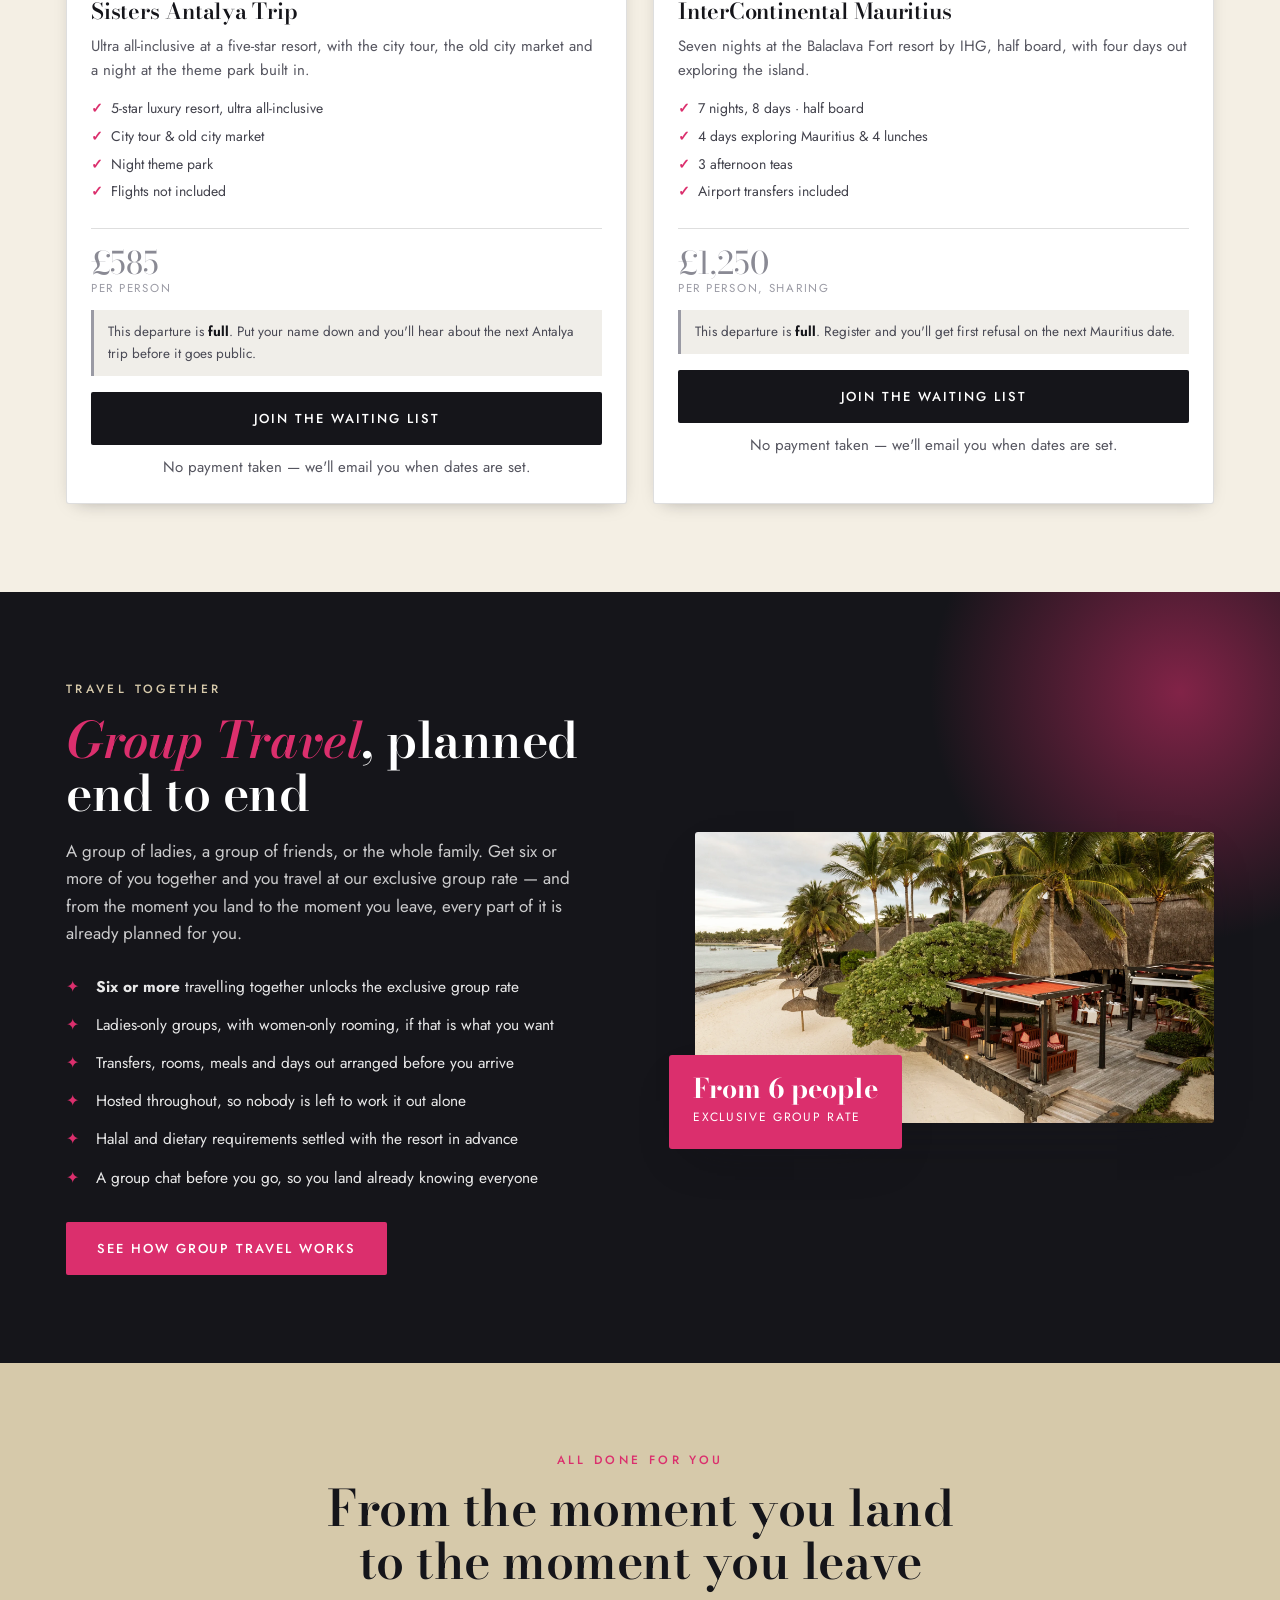
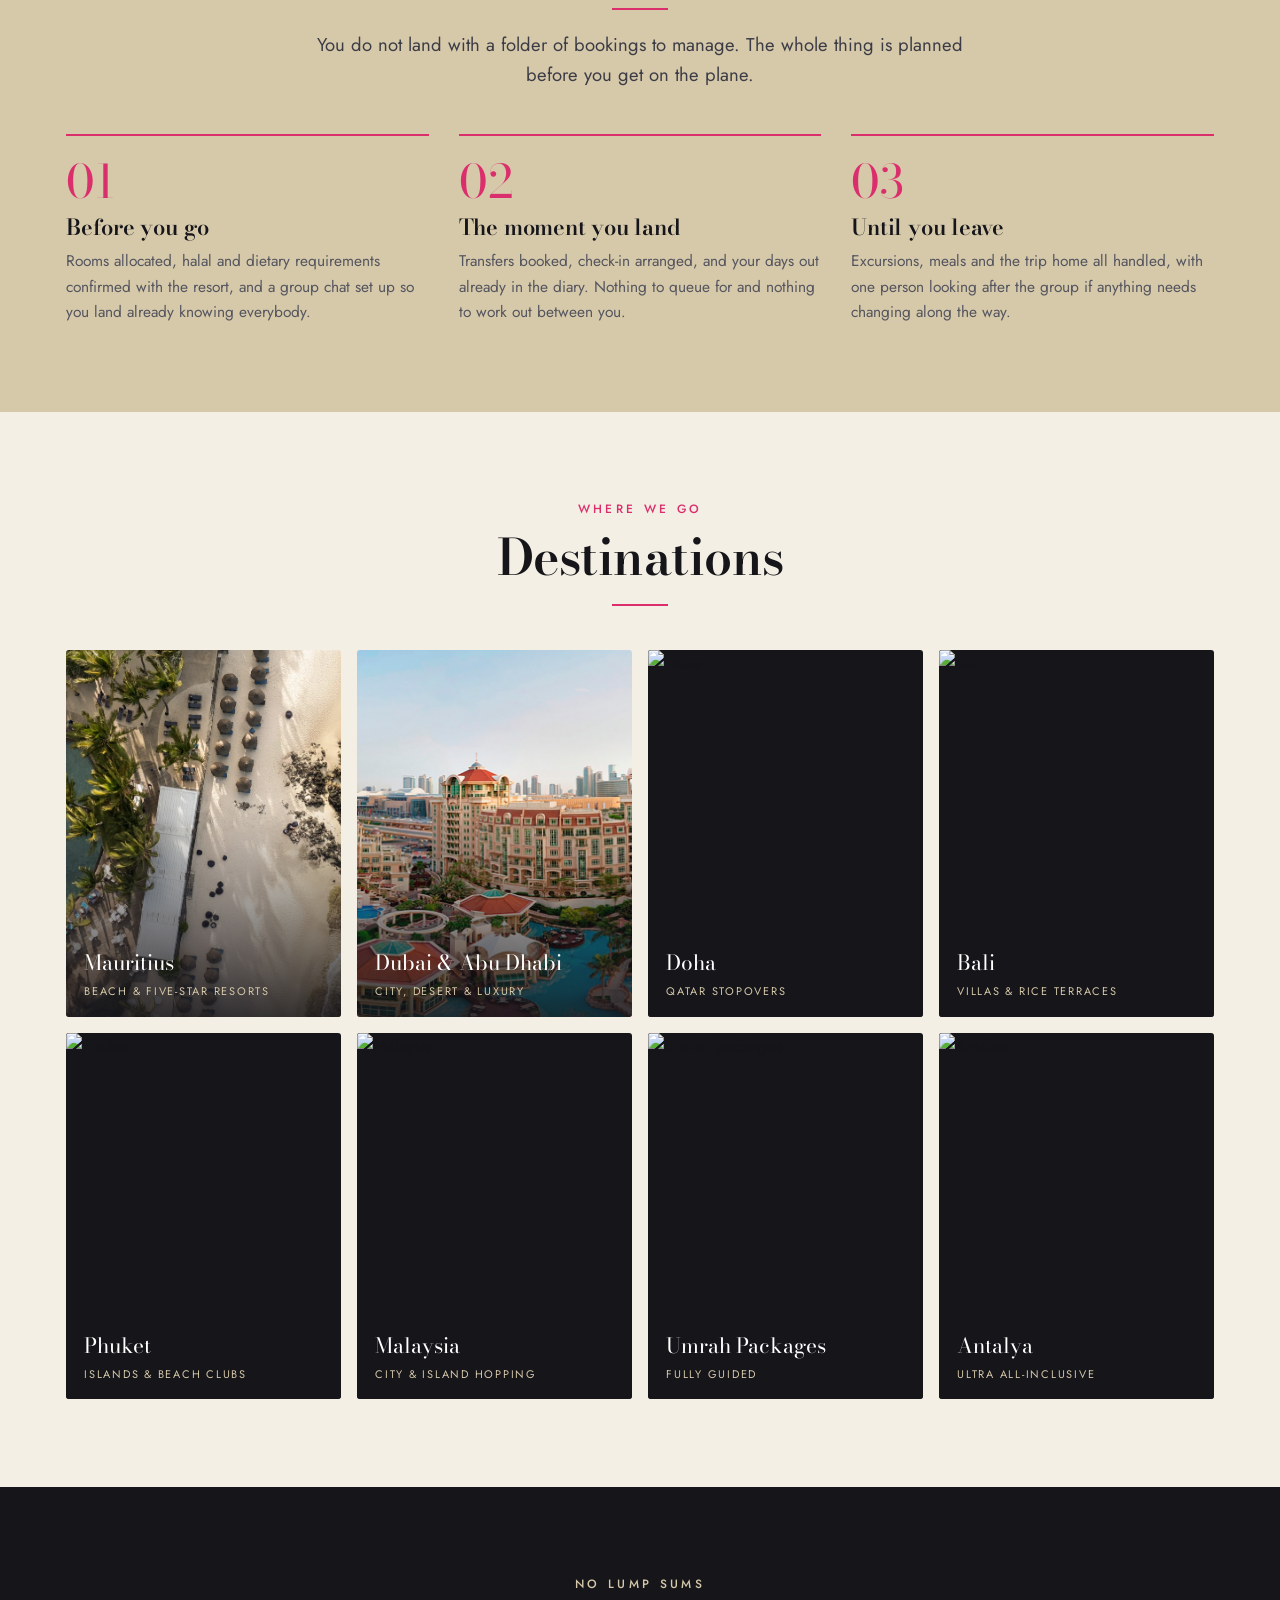
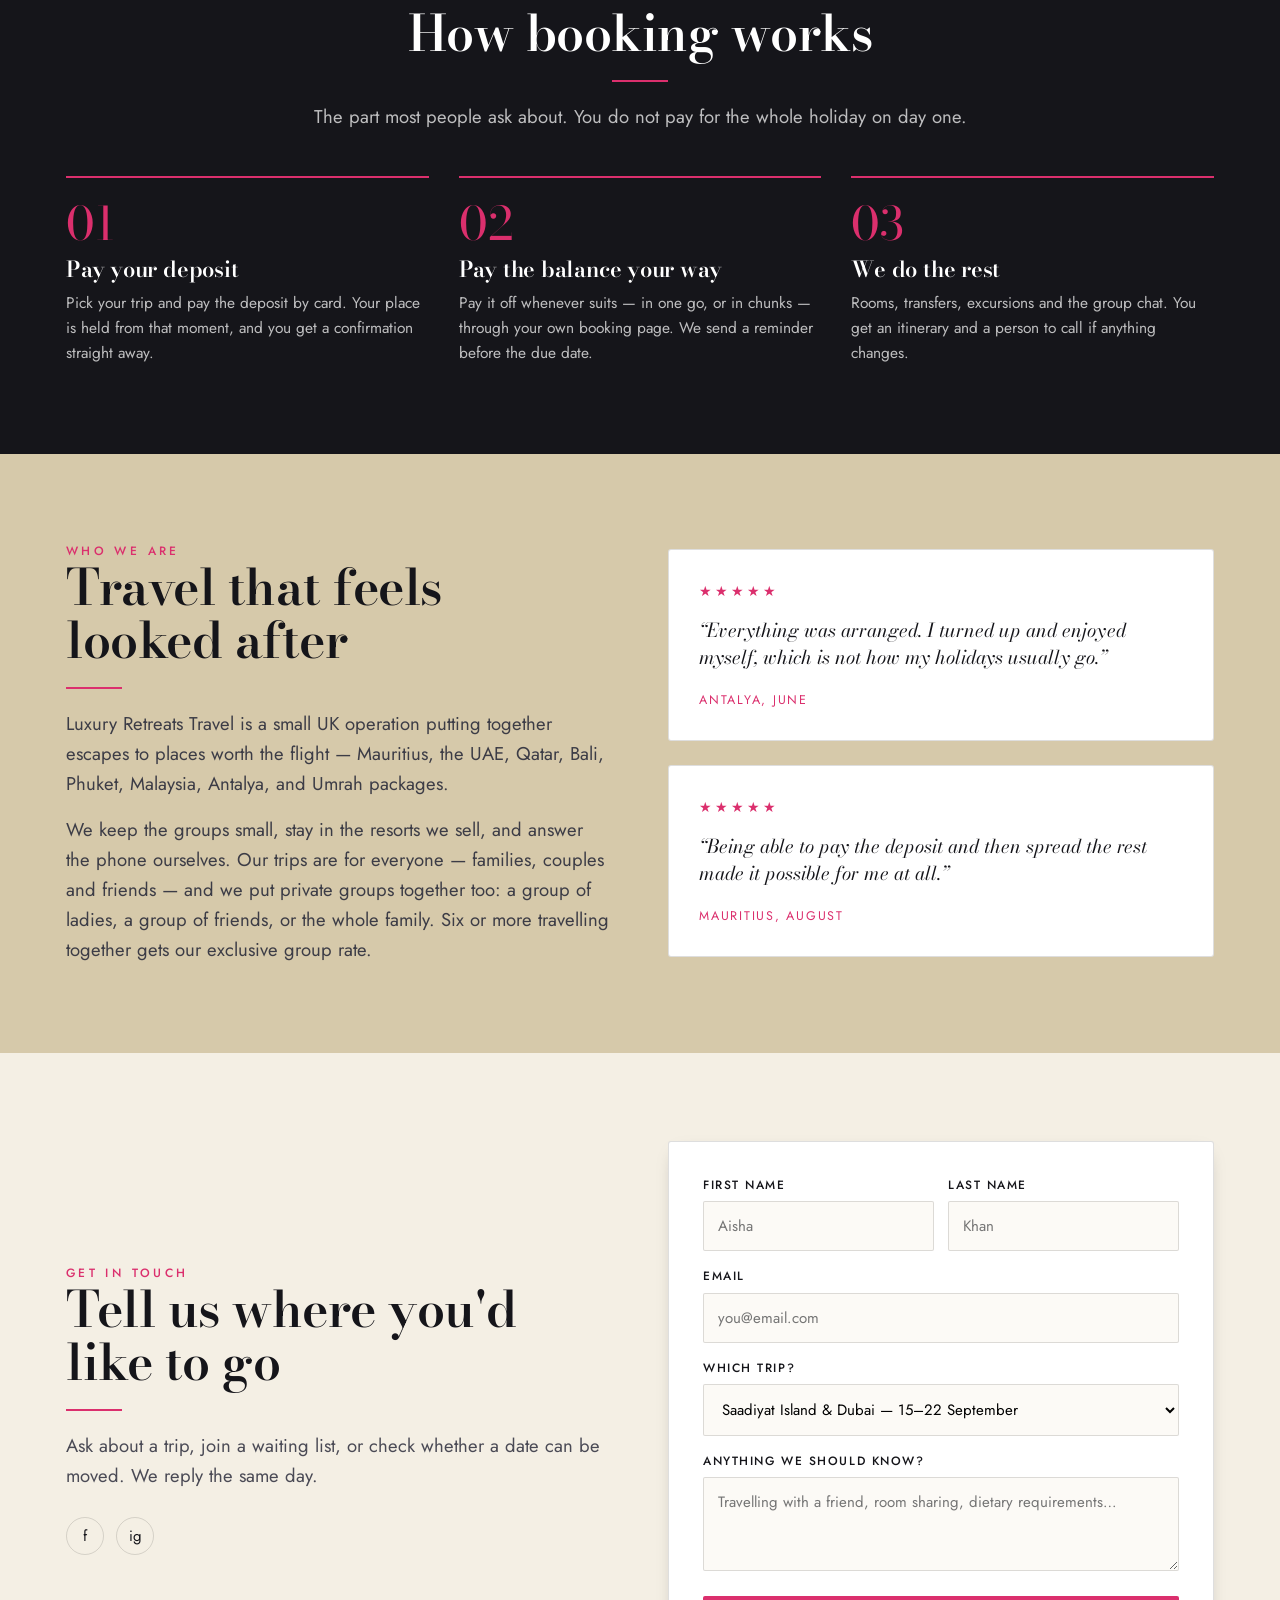
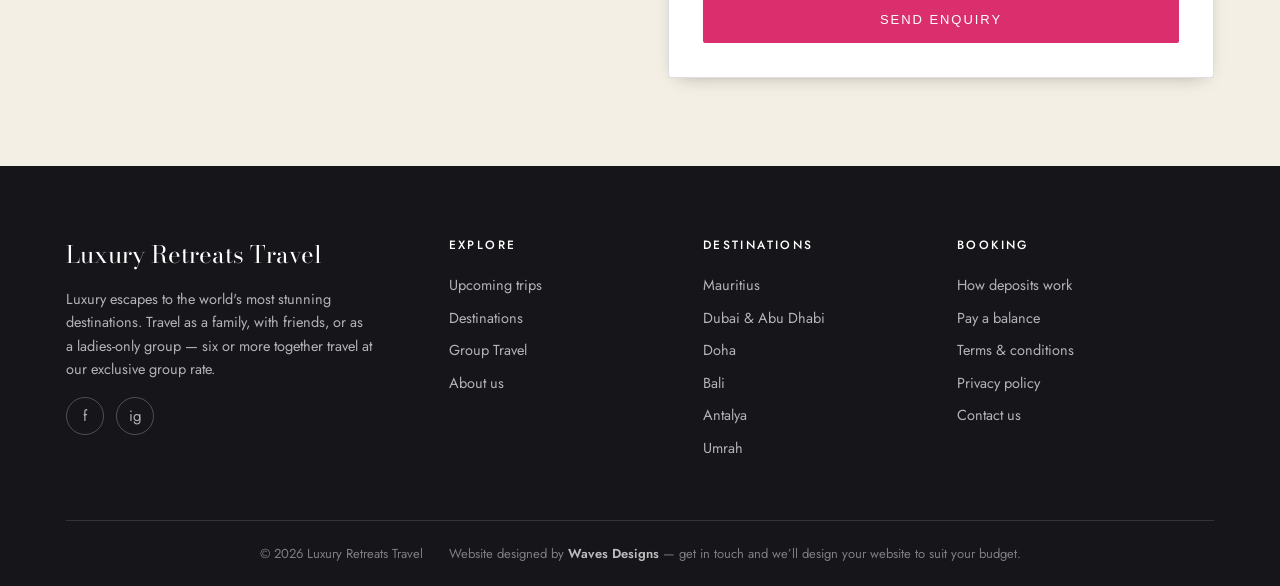
==== commit 548e40ca: "Add Destinations, How Booking Works, Contact, Terms and Privacy pages - four new pages plus a real p" ====
--- a/index.html
+++ b/index.html
@@ -248,12 +248,12 @@
       <div class="rule"></div>
     </div>
     <div class="dest">
-      <a href="#"><img src="https://luxuryretreatstravel.co.uk/wp-content/uploads/2025/06/3.jpg" alt="Mauritius"><span>Mauritius<i>Beach &amp; five-star resorts</i></span></a>
-      <a href="#"><img src="https://luxuryretreatstravel.co.uk/wp-content/uploads/2025/11/d2.jpeg" alt="Dubai"><span>Dubai &amp; Abu Dhabi<i>City, desert &amp; luxury</i></span></a>
+      <a href="#"><img src="img/hotels/constance-aerial.jpg" alt="Mauritius"><span>Mauritius<i>Beach &amp; five-star resorts</i></span></a>
+      <a href="#"><img src="img/hotels/swissotel-exterior.jpg" alt="Dubai"><span>Dubai &amp; Abu Dhabi<i>City, desert &amp; luxury</i></span></a>
       <a href="#"><img src="https://luxuryretreatstravel.co.uk/wp-content/uploads/2025/11/482003-Doha-And-Vicinity.jpg" alt="Doha"><span>Doha<i>Qatar stopovers</i></span></a>
-      <a href="#"><img src="https://luxuryretreatstravel.co.uk/wp-content/uploads/2025/11/d6.jpeg" alt="Bali"><span>Bali<i>Villas &amp; rice terraces</i></span></a>
-      <a href="#"><img src="https://luxuryretreatstravel.co.uk/wp-content/uploads/2025/06/8.jpg" alt="Phuket"><span>Phuket<i>Islands &amp; beach clubs</i></span></a>
-      <a href="#"><img src="https://luxuryretreatstravel.co.uk/wp-content/uploads/2025/04/Untitled-design-4.png" alt="Malaysia"><span>Malaysia<i>City &amp; island hopping</i></span></a>
+      <a href="#"><img src="https://luxuryretreatstravel.co.uk/wp-content/uploads/2025/04/westin.jpg" alt="Bali"><span>Bali<i>Villas &amp; rice terraces</i></span></a>
+      <a href="#"><img src="https://luxuryretreatstravel.co.uk/wp-content/uploads/2025/04/Untitled-design-3.png" alt="Phuket"><span>Phuket<i>Islands &amp; beach clubs</i></span></a>
+      <a href="#"><img src="https://luxuryretreatstravel.co.uk/wp-content/uploads/2025/11/d6.jpeg" alt="Malaysia"><span>Malaysia<i>City &amp; island hopping</i></span></a>
       <a href="#"><img src="https://luxuryretreatstravel.co.uk/wp-content/uploads/2025/11/d1.jpeg" alt="Umrah packages"><span>Umrah Packages<i>Fully guided</i></span></a>
       <a href="#"><img src="https://luxuryretreatstravel.co.uk/wp-content/uploads/2025/06/7.jpg" alt="Antalya"><span>Antalya<i>Ultra all-inclusive</i></span></a>
     </div>
--- a/style.css
+++ b/style.css
@@ -328,3 +328,98 @@
 .pay-pair form{margin:0}
 .grouprate{margin-top:8px;font-size:14px;color:var(--pink);font-weight:500;
   letter-spacing:.02em}
+
+/* ---------- long-form pages: How booking works, Terms, Contact ---------- */
+/* Legal and explanatory copy needs a reading measure and real vertical rhythm.
+   The rest of the site is cards and bands; these three pages are prose. */
+.prose{max-width:74ch}
+.prose h3{margin:38px 0 12px;font-size:24px}
+.prose h3:first-child{margin-top:0}
+.prose p{font-size:16.5px;color:#4A4A55;line-height:1.72;margin-bottom:15px}
+.prose ul,.prose ol{margin:0 0 18px 0;padding-left:0;list-style:none}
+.prose li{position:relative;padding-left:22px;margin-bottom:9px;font-size:16px;color:#4A4A55;line-height:1.65}
+.prose ul li::before{content:"\2726";position:absolute;left:0;color:var(--pink)}
+.prose ol{counter-reset:pl}
+.prose ol li::before{counter-increment:pl;content:counter(pl) ".";position:absolute;left:0;color:var(--pink);font-weight:600}
+.prose b,.prose strong{color:var(--ink);font-weight:500}
+.prose a{color:var(--pink);text-decoration:underline}
+.on-ink .prose p,.on-ink .prose li{color:rgba(255,255,255,.74)}
+.on-ink .prose b{color:#fff}
+
+/* numbered clauses down the left, like a contract */
+.clauses{counter-reset:cl}
+.clause{position:relative;padding:0 0 30px 62px;margin-bottom:30px;border-bottom:1px solid var(--line)}
+.clause:last-child{border-bottom:none;margin-bottom:0}
+.clause::before{counter-increment:cl;content:counter(cl,decimal-leading-zero);
+  position:absolute;left:0;top:-4px;font-family:var(--serif);font-size:30px;color:var(--pink);line-height:1}
+.clause h3{margin:0 0 10px;font-size:21px}
+.clause p{font-size:15.5px;color:#4A4A55;line-height:1.7;margin-bottom:11px}
+.clause p:last-child{margin-bottom:0}
+.clause ul{list-style:none;margin:12px 0 0}
+.clause ul li{position:relative;padding-left:22px;margin-bottom:8px;font-size:15.5px;color:#4A4A55;line-height:1.6}
+.clause ul li::before{content:"\2726";position:absolute;left:0;color:var(--pink)}
+
+/* the "on this page" jump list */
+.toc{background:var(--paper);border:1px solid var(--line);border-left:3px solid var(--pink);
+  border-radius:3px;padding:24px 26px;margin-bottom:48px}
+.toc h4{font-size:12px;letter-spacing:.2em;text-transform:uppercase;color:var(--pink);
+  font-weight:500;margin-bottom:14px}
+.toc ol{list-style:none;margin:0;display:grid;grid-template-columns:1fr 1fr;gap:7px 30px;counter-reset:t}
+.toc li{font-size:14.5px}
+.toc a{color:#4A4A55}
+.toc a:hover{color:var(--pink)}
+.toc li::before{counter-increment:t;content:counter(t,decimal-leading-zero) "  ";color:var(--pink);font-size:12px}
+
+/* a highlighted fact box inside prose */
+.note{background:var(--pink-mist);border-left:3px solid var(--pink);padding:18px 22px;
+  border-radius:2px;margin:22px 0;font-size:15.5px;color:#3C3C46;line-height:1.65}
+.note b{display:block;color:var(--pink-deep);font-weight:600;margin-bottom:5px}
+.note p{font-size:15.5px;margin-bottom:0}
+.note.plain{background:var(--paper);border-left-color:var(--ink)}
+.note.plain b{color:var(--ink)}
+
+/* money timeline on the booking page */
+.timeline{list-style:none;margin:0;position:relative;padding-left:34px}
+.timeline::before{content:"";position:absolute;left:7px;top:10px;bottom:10px;width:1px;background:var(--line)}
+.timeline li{position:relative;margin-bottom:30px}
+.timeline li:last-child{margin-bottom:0}
+.timeline li::before{content:"";position:absolute;left:-34px;top:6px;width:15px;height:15px;
+  border-radius:50%;background:#fff;border:2px solid var(--pink)}
+.timeline .tl-when{font-size:12px;letter-spacing:.16em;text-transform:uppercase;color:var(--pink);margin-bottom:6px}
+.timeline h3{font-size:20px;margin-bottom:8px}
+.timeline p{font-size:15.5px;color:#55555F;line-height:1.65}
+.on-ink .timeline::before{background:rgba(255,255,255,.2)}
+.on-ink .timeline li::before{background:var(--ink)}
+.on-ink .timeline p{color:rgba(255,255,255,.72)}
+
+/* contact page: the three ways to reach her */
+.ways{display:grid;grid-template-columns:repeat(3,1fr);gap:24px}
+.way{background:#fff;border:1px solid var(--line);border-top:3px solid var(--pink);
+  border-radius:3px;padding:28px}
+.way .ic{font-size:23px;color:var(--pink);line-height:1;margin-bottom:14px;display:block}
+.way h3{font-size:20px;margin-bottom:9px}
+.way p{font-size:15px;color:#55555F;line-height:1.6}
+.way .val{margin-top:12px;font-size:15.5px;color:var(--ink);font-weight:500;word-break:break-word}
+
+/* destinations page: one strip per place */
+.place{display:grid;grid-template-columns:1.05fr .95fr;gap:48px;align-items:center;
+  padding:44px 0;border-bottom:1px solid var(--line)}
+.place:last-child{border-bottom:none}
+.place:nth-child(even) .place-img{order:-1}
+.place-img img{width:100%;aspect-ratio:4/3;object-fit:cover;border-radius:3px;box-shadow:var(--shadow-sm)}
+.place h3{font-size:30px;margin:12px 0 12px}
+.place p{font-size:16px;color:#4A4A55;line-height:1.7}
+.place .tags{display:flex;flex-wrap:wrap;gap:8px;margin-top:18px}
+.place .tags span{font-size:11.5px;letter-spacing:.14em;text-transform:uppercase;
+  border:1px solid var(--line);border-radius:2px;padding:6px 11px;color:#5A5A65}
+.place .btn{margin-top:22px}
+
+@media(max-width:980px){
+  .ways{grid-template-columns:1fr}
+  .toc ol{grid-template-columns:1fr}
+  .place,.place:nth-child(even) .place-img{grid-template-columns:1fr;gap:26px;order:0}
+}
+@media(max-width:560px){
+  .clause{padding-left:0;padding-top:38px}
+  .clause::before{top:0}
+}
